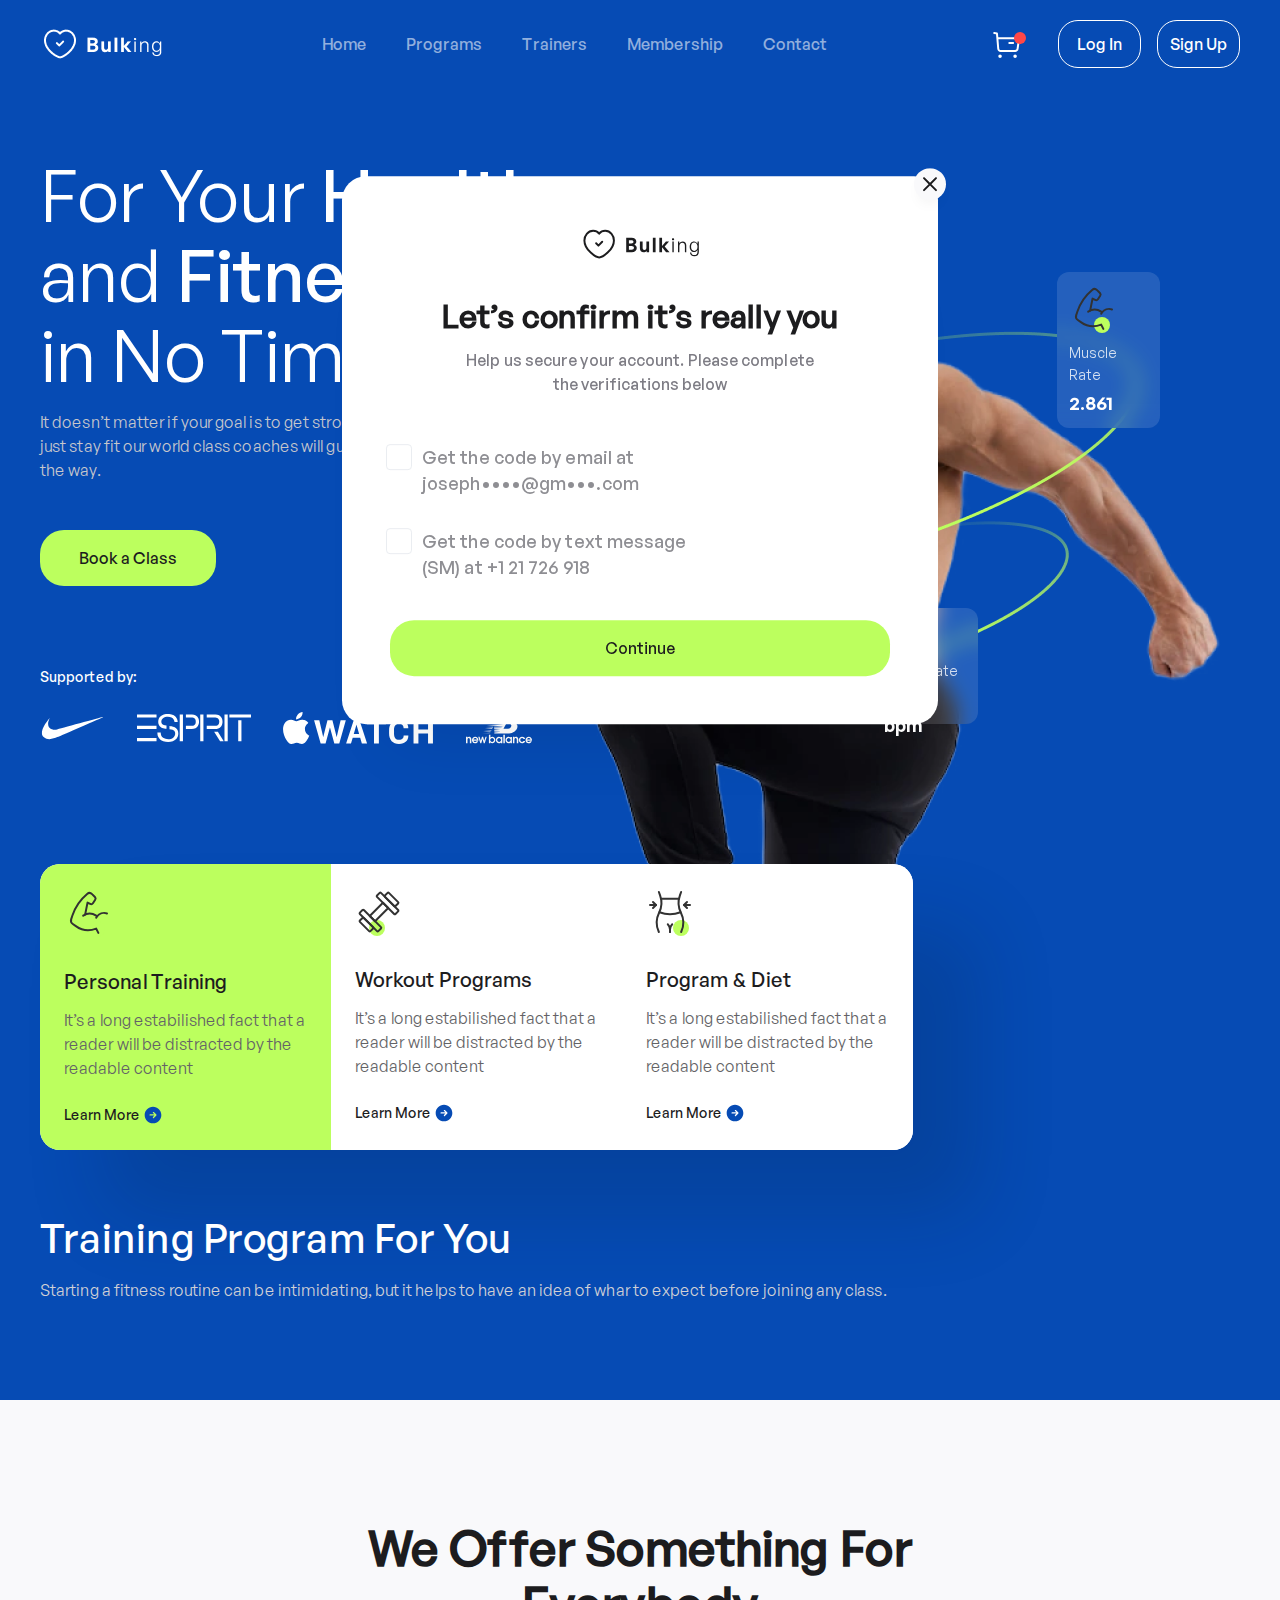
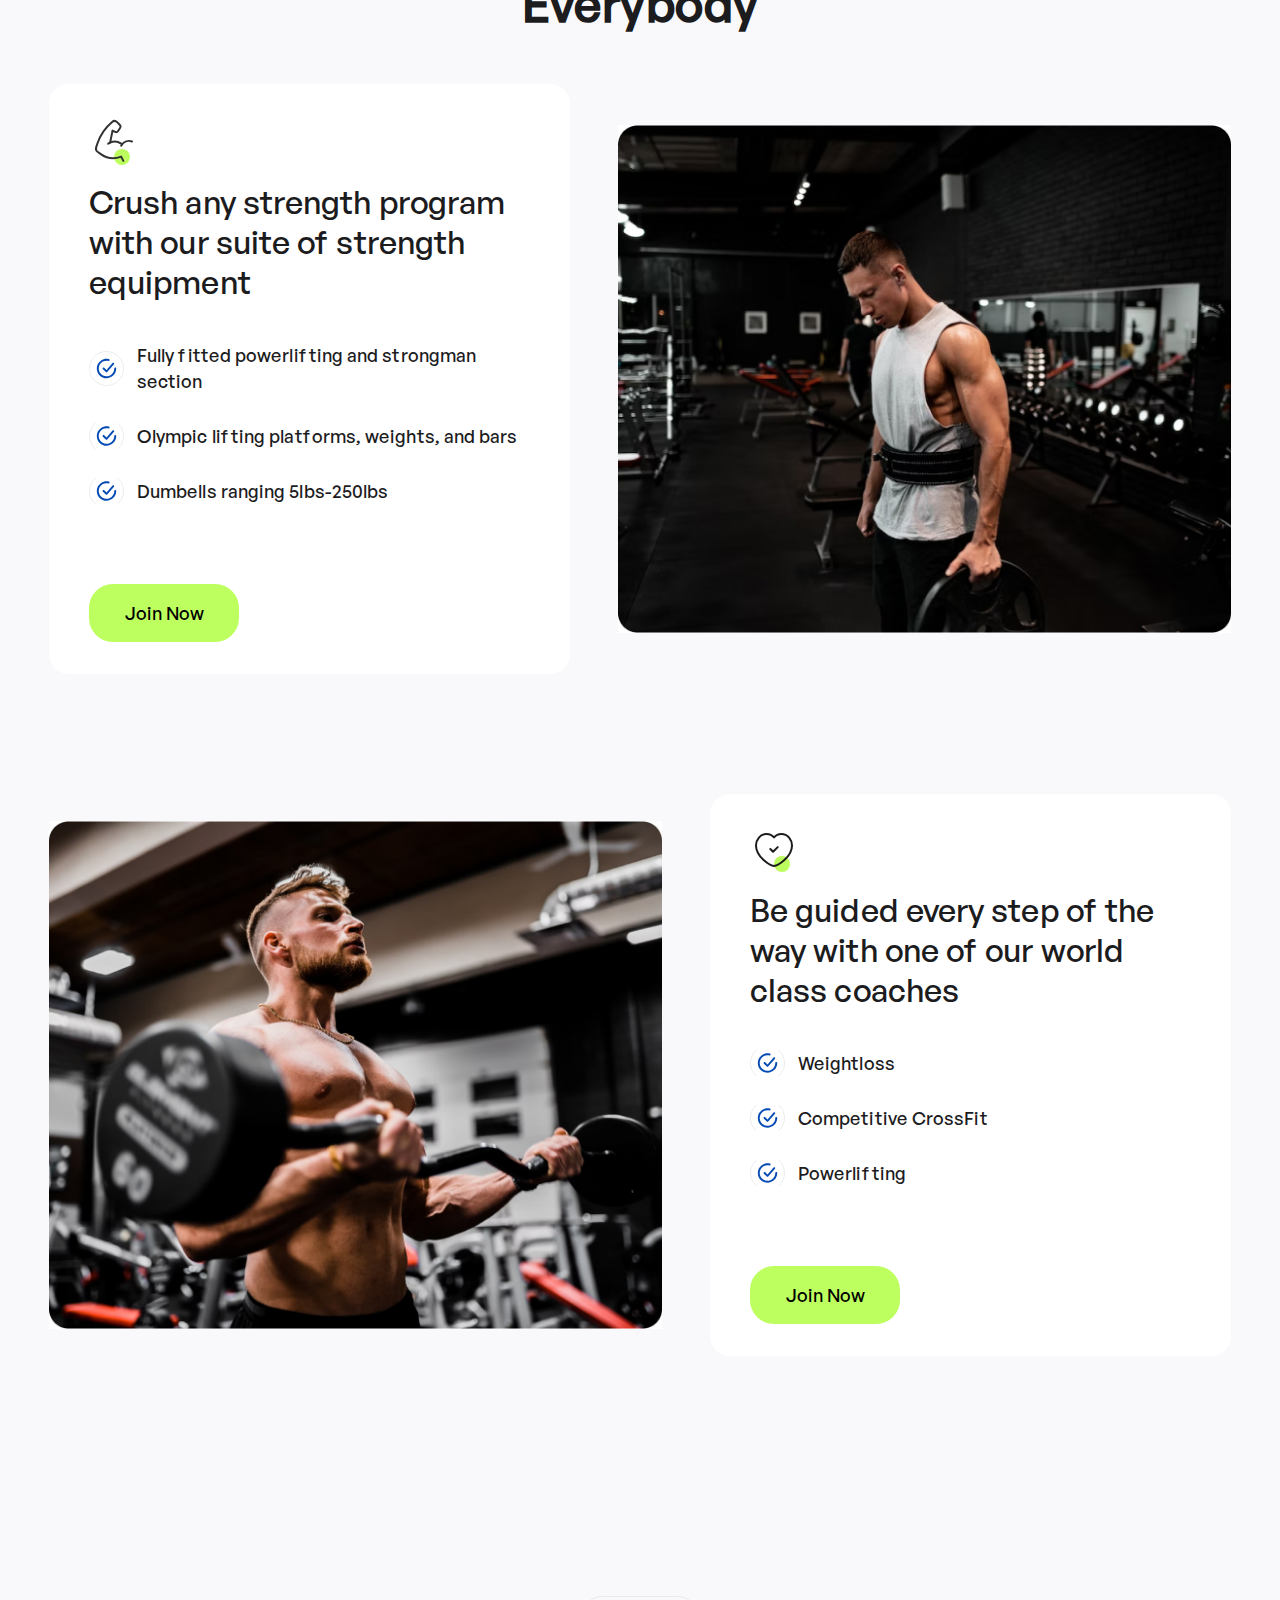
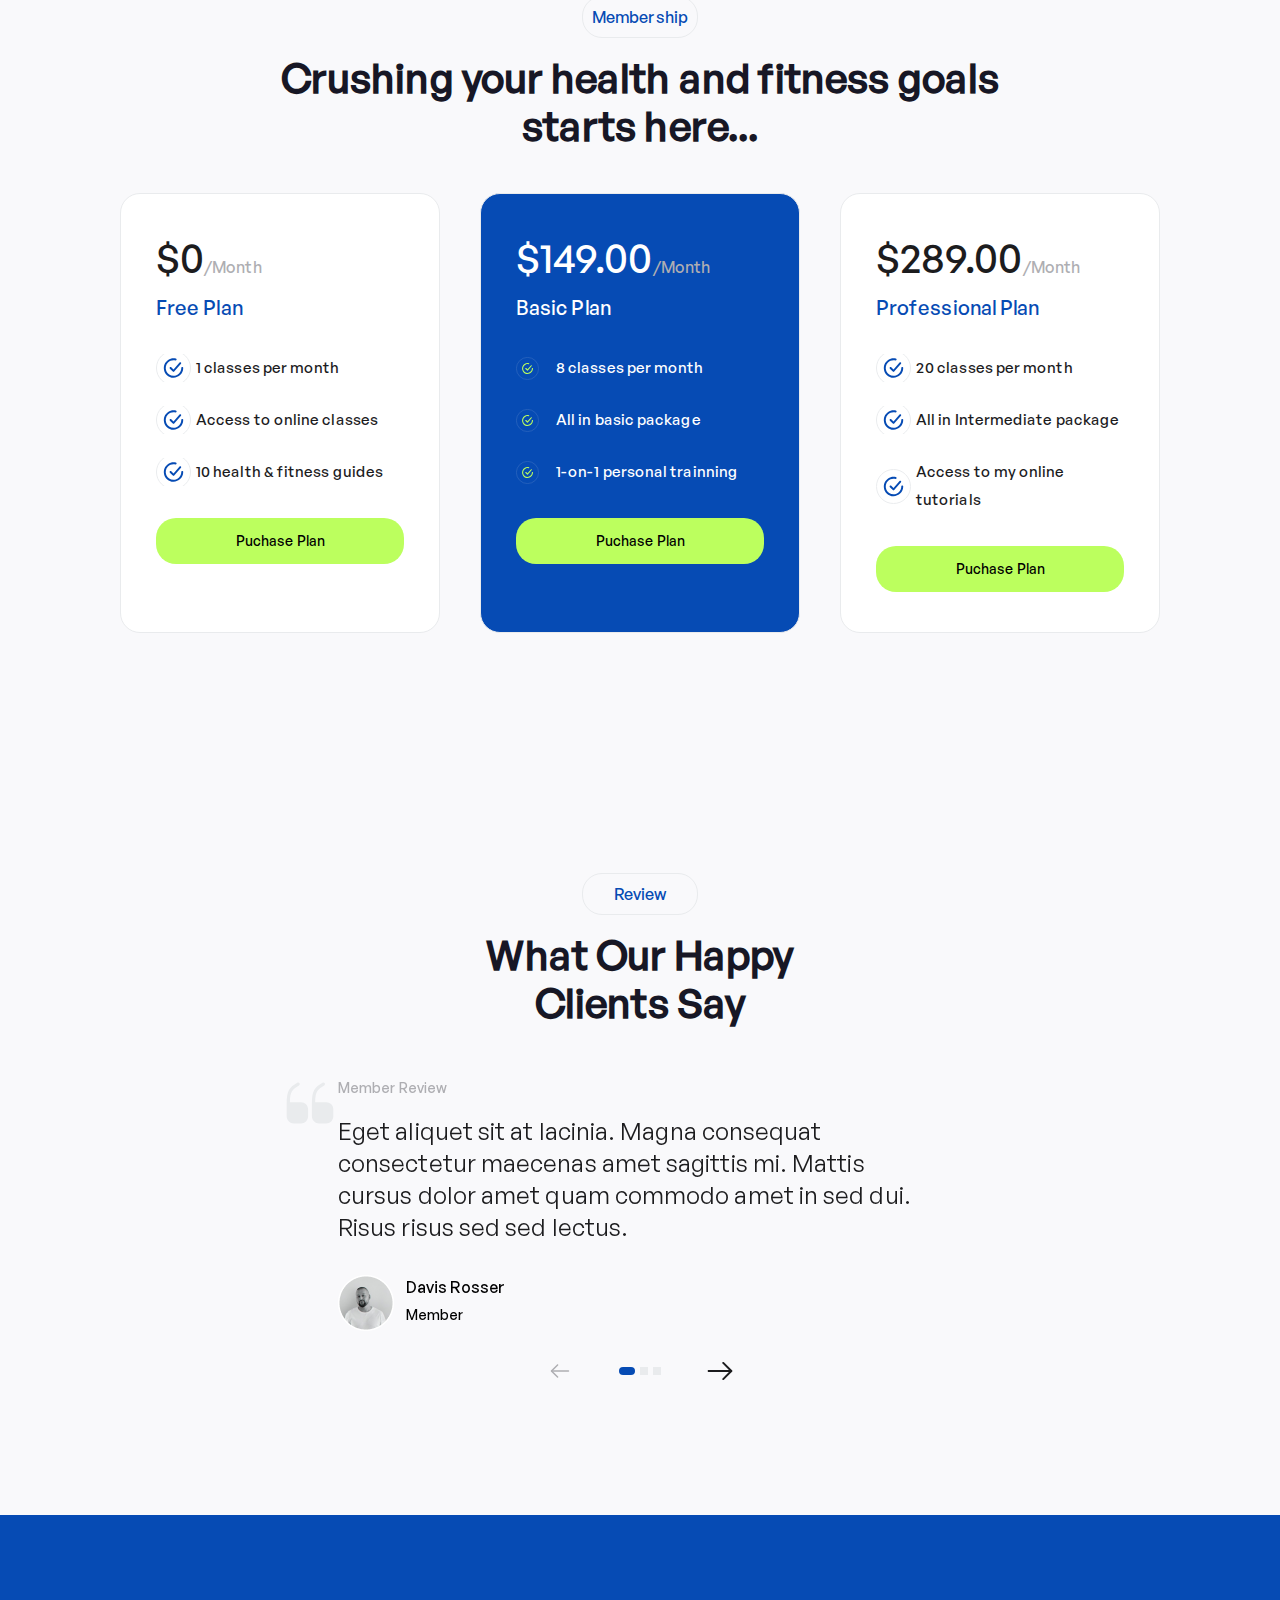
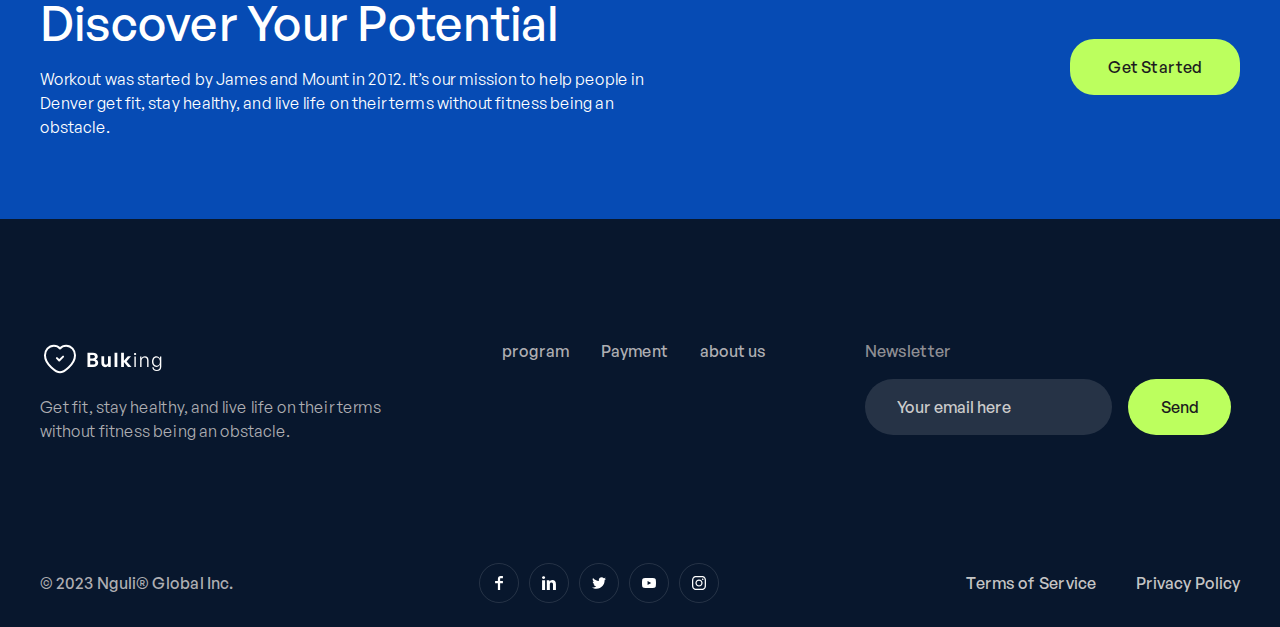
==== index.html @ aa1c1102 "commit" ====
<!DOCTYPE html>
<html lang="en">

<head>
    <meta charset="UTF-8">
    <meta http-equiv="X-UA-Compatible" content="IE=edge">
    <meta name="viewport" content="width=device-width, initial-scale=1.0">
    <title>fitness</title>
    <link rel="stylesheet" href="css/main.min.css">
</head>

<body>
    <section class="hero">
        <header class="header">
            <div class="header-fixed">
                <div class="header-navbar container">
                    <a href="" class="header-logo"><img src="img/logo.png" alt="logo"></a>
                    <nav class="nav">
                        <ul class="menu">
                            <li class="item">
                                <a class="link">Home</a>
                            </li>
                            <li class="item">
                                <a href="programs.html" class="link">Programs</a>
                            </li>
                            <li class="item">
                                <a href="trainnig.html" class="link">Trainers</a>
                            </li>
                            <li class="item">
                                <a href="membership.html" class="link">Membership</a>
                            </li>
                            <li class="item">
                                <a href="" class="link">Contact</a>
                            </li>
                        </ul>
                    </nav>
                    <div class="header-block">
                        <a href="" class="cart">
                            <img src="img/cart.svg" alt="cart">
                        </a>
                        <div class="acuont">
                            <a href="" class="link" id="login">Log In</a>
                            <a href="" class="link" id="singup">Sign Up</a>
                        </div>
                    </div>
                    <div class="burger"></div>
                </div>
            </div>
        </header>

        <div class="container">
            <div class="hero-midle">
                <div class="hero-content">
                    <h1 class="hero-title">For Your <span>Health</span> and <span>Fitness Goals</span> in No Time</h1>
                    <p class="hero-text">It doesn’t matter if your goal is to get stronger, burn fat, or to just stay
                        fit
                        our world class coaches will guide you every step of the way.</p>
                    <a href="" class="hero-link">Book a Class</a>
                    <div class="hero-brand">
                        <span>Supported by:</span>
                        <div class="hero-brend-img">
                            <img src="img/nike.svg" alt="">
                            <img src="img/esprit.svg" alt="">
                            <img src="img/apple-watch.svg" alt="">
                            <img src="img/new-balance.svg" alt="">
                        </div>
                    </div>
                </div>
                <div class="rate">
                    <div class="rate-muscle">
                        <img src="img/arm.svg" alt="arm">
                        <span class="title">Muscle Rate</span>
                        <span class="text">2.861</span>
                    </div>
                    <div class="rate-heart">
                        <img src="img/health.svg" alt="health">
                        <span class="title">Heart Rate</span>
                        <span class="text">9281 bpm</span>
                    </div>
                </div>
            </div>
        </div>

        <div class="hero-bottom container">
            <div class="hero-program">
                <div class="program-block active">
                    <div class="">
                        <svg width="50" height="50" viewBox="0 0 50 50" fill="none" xmlns="http://www.w3.org/2000/svg">
                            <circle cx="33" cy="41" r="8" fill="#BCFF5E" />
                            <path d="M32.1836 29.768L32.7158 28.9676C34.9586 25.6053 39.174 24.1598 43.0081 25.4382"
                                stroke="#323232" stroke-width="2" stroke-linecap="round" stroke-linejoin="round" />
                            <path
                                d="M21.1286 26.5866L23.5296 14.6136L26.1507 15.9242C27.124 16.4101 28.3066 16.0984 28.9139 15.1959L31.2028 11.7604C31.7743 10.9018 31.6613 9.75939 30.9327 9.02931L28.0515 6.14811C26.7156 4.81189 24.5813 4.71472 23.1295 5.92402C16.3124 11.6044 11.2141 19.073 8.40735 27.491L7.20685 31.0645C6.60802 32.8697 7.2574 34.8544 8.80752 35.9565L11.8708 38.1454C17.7823 42.369 25.4378 43.2912 32.1833 40.5925L34.3482 44.9223"
                                stroke="#323232" stroke-width="2" stroke-linecap="round" stroke-linejoin="round" />
                            <path d="M32.1828 27.6011C28.2497 24.9798 23.1264 24.9798 19.1934 27.6011" stroke="#323232"
                                stroke-width="2" stroke-linecap="round" stroke-linejoin="round" />
                        </svg>

                    </div>
                    <span class="program-title">Personal Training</span>
                    <p class="program-text">It’s a long estabilished fact that a reader will be distracted by the
                        readable content</p>
                    <a href="" class="program-link">Learn More</a>
                </div>
                <div class="program-block">
                    <div class="">
                        <svg width="48" height="48" viewBox="0 0 48 48" fill="none" xmlns="http://www.w3.org/2000/svg">
                            <circle cx="22" cy="40" r="8" fill="#BCFF5E" />
                            <path fill-rule="evenodd" clip-rule="evenodd"
                                d="M27.9561 14.7689L33.2304 20.0433L20.0431 33.2307L14.7687 27.9563L27.9561 14.7689Z"
                                stroke="#323232" stroke-width="2" stroke-linecap="round" stroke-linejoin="round" />
                            <path fill-rule="evenodd" clip-rule="evenodd"
                                d="M7.51676 22.0216C7.88073 21.6577 8.47084 21.6577 8.8348 22.0216L25.9785 39.1653C26.3425 39.5293 26.3425 40.1194 25.9785 40.4834L23.3408 43.1211C22.9768 43.4851 22.3867 43.4851 22.0227 43.1211L4.87902 25.9774C4.51505 25.6135 4.51505 25.0233 4.87902 24.6594L7.51676 22.0216Z"
                                stroke="#323232" stroke-width="2" stroke-linecap="round" stroke-linejoin="round" />
                            <path fill-rule="evenodd" clip-rule="evenodd"
                                d="M7.51676 29.9351C7.88073 29.5711 8.47084 29.5711 8.8348 29.9351L18.0669 39.1672C18.4309 39.5312 18.4309 40.1213 18.0669 40.4853L15.4292 43.123C15.0652 43.487 14.4751 43.487 14.1112 43.123L4.87902 33.8909C4.51505 33.5269 4.51505 32.9368 4.87902 32.5728L7.51676 29.9351Z"
                                stroke="#323232" stroke-width="2" stroke-linecap="round" stroke-linejoin="round" />
                            <path fill-rule="evenodd" clip-rule="evenodd"
                                d="M40.4832 25.9798C40.1193 26.3437 39.5292 26.3437 39.1652 25.9798L22.0215 8.83606C21.6575 8.47209 21.6575 7.88198 22.0215 7.51801L24.6592 4.88027C25.0232 4.5163 25.6133 4.5163 25.9773 4.88027L43.121 22.024C43.485 22.388 43.485 22.9781 43.121 23.342L40.4832 25.9798Z"
                                stroke="#323232" stroke-width="2" stroke-linecap="round" stroke-linejoin="round" />
                            <path fill-rule="evenodd" clip-rule="evenodd"
                                d="M40.4842 18.0649C40.1203 18.4289 39.5301 18.4289 39.1662 18.0649L29.934 8.83278C29.5701 8.46881 29.5701 7.8787 29.934 7.51473L32.5718 4.87699C32.9357 4.51302 33.5259 4.51302 33.8898 4.87699L43.122 14.1091C43.4859 14.4731 43.4859 15.0632 43.122 15.4272L40.4842 18.0649Z"
                                stroke="#323232" stroke-width="2" stroke-linecap="round" stroke-linejoin="round" />
                        </svg>

                    </div>
                    <span class="program-title">Workout Programs</span>
                    <p class="program-text">It’s a long estabilished fact that a reader will be distracted by the
                        readable content</p>
                    <a href="" class="program-link">Learn More</a>
                </div>
                <div class="program-block">
                    <div class="">
                        <svg width="48" height="48" viewBox="0 0 48 48" fill="none" xmlns="http://www.w3.org/2000/svg">
                            <circle cx="35" cy="40" r="8" fill="#BCFF5E" />
                            <path d="M26.2229 36.2271C24.8005 37.6517 24.0011 39.5822 24 41.5953V44.0084"
                                stroke="#323232" stroke-width="2" stroke-linecap="round" stroke-linejoin="round" />
                            <path d="M21.7773 36.2271C23.1998 37.6517 23.9992 39.5822 24.0003 41.5953V44.0084"
                                stroke="#323232" stroke-width="2" stroke-linecap="round" stroke-linejoin="round" />
                            <path d="M34.5048 24.2221C27.7559 26.8891 20.2451 26.8891 13.4961 24.2221" stroke="#323232"
                                stroke-width="2" stroke-linecap="round" stroke-linejoin="round" />
                            <path d="M38.0059 16.9971H44.0084" stroke="#323232" stroke-width="2" stroke-linecap="round"
                                stroke-linejoin="round" />
                            <path d="M41.0071 19.9983L38.0059 16.9971L41.0071 13.9958" stroke="#323232" stroke-width="2"
                                stroke-linecap="round" stroke-linejoin="round" />
                            <path d="M9.99469 16.9971H3.99219" stroke="#323232" stroke-width="2" stroke-linecap="round"
                                stroke-linejoin="round" />
                            <path d="M6.99316 13.9958L9.99441 16.9971L6.99316 19.9983" stroke="#323232" stroke-width="2"
                                stroke-linecap="round" stroke-linejoin="round" />
                            <path
                                d="M35.1166 3.99164L33.9161 7.30902C31.8474 12.9975 32.2091 19.2865 34.9165 24.7003V24.7003C37.861 30.5911 38.0173 37.4899 35.3427 43.5081L35.1226 44.0063"
                                stroke="#323232" stroke-width="2" stroke-linecap="round" stroke-linejoin="round" />
                            <path
                                d="M12.8837 3.99164L14.0842 7.30902C16.1528 12.9975 15.7911 19.2865 13.0837 24.7003V24.7003C10.1392 30.5911 9.98292 37.4899 12.6576 43.5081L12.8777 44.0063"
                                stroke="#323232" stroke-width="2" stroke-linecap="round" stroke-linejoin="round" />
                            <path d="M15.0186 10.6605H32.982" stroke="#323232" stroke-width="2" stroke-linecap="round"
                                stroke-linejoin="round" />
                        </svg>

                    </div>
                    <span class="program-title">Program & Diet</span>
                    <p class="program-text">It’s a long estabilished fact that a reader will be distracted by the
                        readable content</p>
                    <a href="" class="program-link">Learn More</a>
                </div>
            </div>
            <div class="program-descript">
                <span class="title">Training Program For You</span>
                <p class="text">Starting a fitness routine can be intimidating, but it helps to have an idea of whar to
                    expect before joining any class.</p>
            </div>
        </div>

    </section>
    <!-- end hero -->
    <main>

        <section class="offer">
            <div class="container">
                <h2 class="offer-title">We offer something for everybody</h2>
                <div class="offer-wrapper">
                    <div class="offer-content">
                        <figure class="offer-icon">
                            <img src="img/arm.svg" alt="arm">
                        </figure>
                        <span class="title">Crush any strength program with our suite of strength equipment</span>
                        <ul class="offer-list">
                            <li class="offer-item">Fully fitted powerlifting and strongman section</li>
                            <li class="offer-item">Olympic lifting platforms, weights, and bars</li>
                            <li class="offer-item">Dumbells ranging 5lbs-250lbs</li>
                        </ul>
                        <button class="btn offer-btn">Join Now</button>
                    </div>
                    <figure class="offer-img">
                        <img src="img/offer-img.jpg" alt="traner">
                    </figure>
                </div>
                <div class="offer-wrapper reverse">
                    <div class="offer-content">
                        <figure class="offer-icon">
                            <img src="img/heart-checkmark.svg" alt="arm">
                        </figure>
                        <span class="title">Be guided every step of the way with one of our world class coaches</span>
                        <ul class="offer-list">
                            <li class="offer-item">Weightloss</li>
                            <li class="offer-item">Competitive CrossFit</li>
                            <li class="offer-item">Powerlifting</li>
                        </ul>
                        <button class="btn offer-btn">Join Now</button>
                    </div>
                    <figure class="offer-img">
                        <img src="img/offer-img-2.jpg" alt="traner">
                    </figure>
                </div>
            </div>
        </section>

        <!-- end offer -->

        <section class="membership">
            <div class="container">
                <span class="inner-subtitle">Membership</span>
                <h2 class="inner-title membership-title">Crushing your health and fitness goals starts here...</h2>
                <div class="membership-wrapper">
                    <div class="membership-plan">
                        <span class="price">$0<small>/Month</small></span>
                        <span class="plan">Free Plan</span>
                        <ul class="membership-list">
                            <li class="membership-item">1 classes per month</li>
                            <li class="membership-item">Access to online classes</li>
                            <li class="membership-item">10 health & fitness guides</li>
                        </ul>
                        <button class="btn membership-btn">Puchase Plan</button>
                    </div>
                    <div class="membership-plan active">
                        <span class="price">$149.00<small>/Month</small></span>
                        <span class="plan">Basic Plan</span>
                        <ul class="membership-list">
                            <li class="membership-item">8 classes per month</li>
                            <li class="membership-item">All in basic package</li>
                            <li class="membership-item">1-on-1 personal trainning</li>
                        </ul>
                        <button class="btn membership-btn">Puchase Plan</button>
                    </div>
                    <div class="membership-plan">
                        <span class="price">$289.00<small>/Month</small></span>
                        <span class="plan">Professional Plan</span>
                        <ul class="membership-list">
                            <li class="membership-item">20 classes per month</li>
                            <li class="membership-item">All in Intermediate package</li>
                            <li class="membership-item">Access to my online tutorials</li>
                        </ul>
                        <button class="btn membership-btn">Puchase Plan</button>
                    </div>
                </div>
            </div>
        </section>

        <!-- end membership -->

        <!-- review -->

        <section class="review">
            <div class="container">
                <span class="inner-subtitle">Review</span>
                <h2 class="inner-title review-title">What Our Happy Clients Say</h2>
                <div class="slider-review">
                    <div class="slider">
                        <div class="slider-wrapper">
                            <span class="slider-subtitle">Member Review</span>
                            <p class="slider-text">Eget aliquet sit at lacinia. Magna consequat consectetur maecenas
                                amet sagittis mi. Mattis cursus dolor amet quam commodo amet in sed dui. Risus risus sed
                                sed lectus. </p>
                            <div class="slider-avatar">
                                <figure>
                                    <img src="img/review.png" alt="review">
                                </figure>
                                <span class="avatar-name">Davis Rosser</span>
                                <span class="avatar-job">Member</span>
                            </div>
                        </div>
                    </div>
                    <div class="slider">
                        <div class="slider-wrapper">
                            <span class="slider-subtitle">Member Review</span>
                            <p class="slider-text">Eget aliquet sit at lacinia. Magna consequat consectetur maecenas
                                amet sagittis mi. Mattis cursus dolor amet quam commodo amet in sed dui. Risus risus sed
                                sed lectus. </p>
                            <div class="slider-avatar">
                                <figure>
                                    <img src="img/review.png" alt="review">
                                </figure>
                                <span class="avatar-name">Davis Rosser</span>
                                <span class="avatar-job">Member</span>
                            </div>
                        </div>
                    </div>
                    <div class="slider">
                        <div class="slider-wrapper">
                            <span class="slider-subtitle">Member Review</span>
                            <p class="slider-text">Eget aliquet sit at lacinia. Magna consequat consectetur maecenas
                                amet sagittis mi. Mattis cursus dolor amet quam commodo amet in sed dui. Risus risus sed
                                sed lectus. </p>
                            <div class="slider-avatar">
                                <figure>
                                    <img src="img/review.png" alt="review">
                                </figure>
                                <span class="avatar-name">Davis Rosser</span>
                                <span class="avatar-job">Member</span>
                            </div>
                        </div>
                    </div>
                </div>
            </div>
        </section>

        <!-- end review -->

        <div class="started">
            <div class="container">
                <div class="started-wrapper">
                    <div class="started-content">
                        <h2 class="started-title">Discover Your Potential</h2>
                        <p class="started-text">Workout was started by James and Mount in 2012. It’s our mission to help
                            people in Denver get fit, stay healthy, and live life on their terms without fitness being
                            an obstacle.</p>
                    </div>
                    <a href="" class="started-link">Get Started</a>
                </div>
            </div>
        </div>

    </main>

    <footer class="footer">
        <div class="container">
            <div class="footer-top">
                <div class="footer-top-block">
                    <span class="footer-logo"><img src="img/footer-logo.svg" alt="logo"></span>
                    <p class="footer-text">Get fit, stay healthy, and live life on their terms without fitness being an
                        obstacle.</p>
                </div>
                <div class="footer-top-block">
                    <ul class="footer-menu">
                        <li class="footer-item">
                            <a href="program.html" class="footer-link">program</a>
                        </li>
                        <li class="footer-item">
                            <a href="payment.html" class="footer-link">Payment</a>
                        </li>
                        <li class="footer-item">
                            <a href="about-us.html" class="footer-link">about us</a>
                        </li>
                    </ul>
                </div>
                <div class="footer-top-block">
                    <form action="" class="footer-form">
                        <span class="form-title">Newsletter</span>
                        <div class="footer-form-block">
                            <input type="email" placeholder="Your email here">
                            <button class="btn form-btn">Send</button>
                        </div>
                    </form>
                </div>
            </div>
            <div class="footer-bottom">
                <span class="footer-copyright">© 2023 Nguli® Global Inc.</span>
                <div class="social">
                    <a href="" class="social-link">
                        <img src="img/fb.svg" alt="icon">
                    </a>
                    <a href="" class="social-link">
                        <img src="img/in.svg" alt="icon">
                    </a>
                    <a href="" class="social-link">
                        <img src="img/tw.svg" alt="icon">
                    </a>
                    <a href="" class="social-link">
                        <img src="img/yt.svg" alt="icon">
                    </a>
                    <a href="" class="social-link">
                        <img src="img/insta.svg" alt="icon">
                    </a>
                </div>
                <ul class="footer-bottom-menu">
                    <li class="footer-bottom-item">
                        <a href="" class="footer-bottom-link">Terms of Service</a>
                    </li>
                    <li class="footer-bottom-item">
                        <a href="" class="footer-bottom-link">Privacy Policy</a>
                    </li>
                </ul>
            </div>
        </div>
    </footer>
    <!-- pop up -->
    <div class="pop-up">
        <div class="pop-up-block pop-up-signup">
            <span class="logo"><img src="img/logo-popup.svg" alt="logo"></span>
            <h3 class="title">Welcome to Work<span>out</span></h3>
            <ul class="contaniu-list">
                <li class="google">
                    <button class="google-btn">Continue with Google</button>
                </li>
                <li class="apple">
                    <button class="apple-btn">Continue with Apple</button>
                </li>
            </ul>
            <span class="other-method">Or Sign Up with</span>
            <form class="form">
                <label for="">
                    Email
                    <input type="email" id="" placeholder="Enter your email">
                </label>
                <button class="form-btn">Continue</button>
                <div class="block-action">
                    <input type="checkbox" id="agree">
                    <label for="agree">
                        I agree to Claraa <a href="">Terms of Use</a> and <a href="">Privacy Policy</a>
                    </label>
                </div>
                <span class="form-login">Already have an account?<a href="">Log In</a></span>
            </form>
            <button class="pop-up-close"></button>
        </div>
        <div class="pop-up-block pop-up-login">
            <span class="logo"><img src="img/logo-popup.svg" alt="logo"></span>
            <h3 class="title">Hey there, welome back!</h3>
            <form class="form">
                <label for="">
                    Email
                    <input type="email" id="" placeholder="Enter your email">
                </label>
                <label class="label-password" for="">
                    Password
                    <input type="password" id="password" placeholder="Enter your password">
                    <i class="eye-icon" id="tooglePassword"></i>
                </label>
                <button class="form-btn">Login</button>
                <a href="" class="pop-up-login-link">Forgot Password?</a>
            </form>
            <button class="pop-up-close"></button>
        </div>
        <div class="pop-up-block pop-up-confirm">
            <span class="logo"><img src="img/logo-popup.svg" alt="logo"></span>
            <h3 class="title">Let’s confirm it’s really you</h3>
            <span class="subtitle">Help us secure your account. Please complete the verifications below</span>
            <div class="form-action">
                <input type="checkbox" id="code">
                <label for="code">Get the code by email at</label>
                <span>joseph••••@gm•••.com</span>
            </div>
            <div class="form-action">
                <input type="checkbox" id="number">
                <label for="number">Get the code by text message </label>
                <span>(SM) at +1 21 726 918</span>
            </div>
            <button class="form-btn">Continue</button>
            <button class="pop-up-close"></button>
        </div>
    </div>

    <script src="js/jquery-3.6.4.min.js"></script>
    <script src="js/select2.min.js"></script>
    <script src="js/slick.min.js"></script>
    <script src="js/main.js"></script>
</body>

</html>
---- css/main.min.css ----
.slick-slider{position:relative;display:block;box-sizing:border-box;-webkit-user-select:none;-moz-user-select:none;user-select:none;-webkit-touch-callout:none;-khtml-user-select:none;touch-action:pan-y;-webkit-tap-highlight-color:rgba(0,0,0,0)}.slick-list{position:relative;display:block;overflow:hidden;margin:0;padding:0}.slick-list:focus{outline:none}.slick-list.dragging{cursor:pointer;cursor:hand}.slick-slider .slick-track,.slick-slider .slick-list{transform:translate3d(0, 0, 0)}.slick-track{position:relative;top:0;left:0;display:block;margin-left:auto;margin-right:auto}.slick-track:before,.slick-track:after{display:table;content:""}.slick-track:after{clear:both}.slick-loading .slick-track{visibility:hidden}.slick-slide{display:none;float:left;height:100%;min-height:1px}[dir=rtl] .slick-slide{float:right}.slick-slide img{display:block}.slick-slide.slick-loading img{display:none}.slick-slide.dragging img{pointer-events:none}.slick-initialized .slick-slide{display:block}.slick-loading .slick-slide{visibility:hidden}.slick-vertical .slick-slide{display:block;height:auto;border:1px solid rgba(0,0,0,0)}.slick-arrow.slick-hidden{display:none}@font-face{font-family:"GeneralSans-Regular";src:url("../fonts/GeneralSans-Regular.woff2") format("woff2"),url("../fonts/GeneralSans-Regular.woff") format("woff");font-weight:400;font-display:swap;font-style:normal}@font-face{font-family:"GeneralSans-Medium";src:url("../fonts/GeneralSans-Medium.woff2") format("woff2"),url("../fonts/GeneralSans-Medium.woff") format("woff");font-weight:500;font-display:swap;font-style:normal}@font-face{font-family:"GeneralSans-Semibold";src:url("../fonts/GeneralSans-Semibold.woff2") format("woff2"),url("../fonts/GeneralSans-Semibold.woff") format("woff");font-weight:600;font-display:swap;font-style:normal}@font-face{font-family:"Poppins-SemiBold";src:url("../fonts/Poppins-SemiBold.woff2") format("woff2"),url("../fonts/Poppins-SemiBold.woff") format("woff");font-weight:600;font-style:normal;font-display:swap}@font-face{font-family:"Inter-Bold";src:url("../fonts/Inter-Bold.woff2") format("woff2"),url("../fonts/Inter-Bold.woff") format("woff");font-weight:700;font-style:normal;font-display:swap}.select2-container{box-sizing:border-box;display:inline-block;margin:0;position:relative;vertical-align:middle}.select2-container .select2-selection--single{box-sizing:border-box;cursor:pointer;display:block;height:28px;-moz-user-select:none;user-select:none;-webkit-user-select:none}.select2-container .select2-selection--single .select2-selection__rendered{display:block;padding-left:8px;padding-right:20px;overflow:hidden;text-overflow:ellipsis;white-space:nowrap}.select2-container .select2-selection--single .select2-selection__clear{background-color:rgba(0,0,0,0);border:none;font-size:1em}.select2-container[dir=rtl] .select2-selection--single .select2-selection__rendered{padding-right:8px;padding-left:20px}.select2-container .select2-selection--multiple{box-sizing:border-box;cursor:pointer;display:block;min-height:32px;-moz-user-select:none;user-select:none;-webkit-user-select:none}.select2-container .select2-selection--multiple .select2-selection__rendered{display:inline;list-style:none;padding:0}.select2-container .select2-selection--multiple .select2-selection__clear{background-color:rgba(0,0,0,0);border:none;font-size:1em}.select2-container .select2-search--inline .select2-search__field{box-sizing:border-box;border:none;font-size:100%;margin-top:5px;margin-left:5px;padding:0;max-width:100%;resize:none;height:18px;vertical-align:bottom;font-family:sans-serif;overflow:hidden;word-break:keep-all}.select2-container .select2-search--inline .select2-search__field::-webkit-search-cancel-button{-webkit-appearance:none}.select2-dropdown{background-color:#fff;border:1px solid #aaa;border-radius:4px;box-sizing:border-box;display:block;position:absolute;left:-100000px;width:100%;z-index:1051}.select2-results{display:block}.select2-results__options{list-style:none;margin:0;padding:0}.select2-results__option{padding:6px;-moz-user-select:none;user-select:none;-webkit-user-select:none}.select2-results__option--selectable{cursor:pointer}.select2-container--open .select2-dropdown{left:0}.select2-container--open .select2-dropdown--above{border-bottom:none;border-bottom-left-radius:0;border-bottom-right-radius:0}.select2-container--open .select2-dropdown--below{border-top:none;border-top-left-radius:0;border-top-right-radius:0}.select2-search--dropdown{display:block;padding:4px}.select2-search--dropdown .select2-search__field{padding:4px;width:100%;box-sizing:border-box}.select2-search--dropdown .select2-search__field::-webkit-search-cancel-button{-webkit-appearance:none}.select2-search--dropdown.select2-search--hide{display:none}.select2-close-mask{border:0;margin:0;padding:0;display:block;position:fixed;left:0;top:0;min-height:100%;min-width:100%;height:auto;width:auto;opacity:0;z-index:99;background-color:#fff;filter:alpha(opacity=0)}.select2-hidden-accessible{border:0 !important;clip:rect(0 0 0 0) !important;-webkit-clip-path:inset(50%) !important;clip-path:inset(50%) !important;height:1px !important;overflow:hidden !important;padding:0 !important;position:absolute !important;width:1px !important;white-space:nowrap !important}.select2-container--default .select2-selection--single{background-color:#fff;border:1px solid #aaa;border-radius:4px}.select2-container--default .select2-selection--single .select2-selection__rendered{color:#444;line-height:28px}.select2-container--default .select2-selection--single .select2-selection__clear{cursor:pointer;float:right;font-weight:bold;height:26px;margin-right:20px;padding-right:0px}.select2-container--default .select2-selection--single .select2-selection__placeholder{color:#999}.select2-container--default .select2-selection--single .select2-selection__arrow{height:26px;position:absolute;top:1px;right:1px;width:20px}.select2-container--default .select2-selection--single .select2-selection__arrow b{border-color:#888 rgba(0,0,0,0) rgba(0,0,0,0) rgba(0,0,0,0);border-style:solid;border-width:5px 4px 0 4px;height:0;left:50%;margin-left:-4px;margin-top:-2px;position:absolute;top:50%;width:0}.select2-container--default[dir=rtl] .select2-selection--single .select2-selection__clear{float:left}.select2-container--default[dir=rtl] .select2-selection--single .select2-selection__arrow{left:1px;right:auto}.select2-container--default.select2-container--disabled .select2-selection--single{background-color:#eee;cursor:default}.select2-container--default.select2-container--disabled .select2-selection--single .select2-selection__clear{display:none}.select2-container--default.select2-container--open .select2-selection--single .select2-selection__arrow b{border-color:rgba(0,0,0,0) rgba(0,0,0,0) #888 rgba(0,0,0,0);border-width:0 4px 5px 4px}.select2-container--default .select2-selection--multiple{background-color:#fff;border:1px solid #aaa;border-radius:4px;cursor:text;padding-bottom:5px;padding-right:5px;position:relative}.select2-container--default .select2-selection--multiple.select2-selection--clearable{padding-right:25px}.select2-container--default .select2-selection--multiple .select2-selection__clear{cursor:pointer;font-weight:bold;height:20px;margin-right:10px;margin-top:5px;position:absolute;right:0;padding:1px}.select2-container--default .select2-selection--multiple .select2-selection__choice{background-color:#e4e4e4;border:1px solid #aaa;border-radius:4px;box-sizing:border-box;display:inline-block;margin-left:5px;margin-top:5px;padding:0;padding-left:20px;position:relative;max-width:100%;overflow:hidden;text-overflow:ellipsis;vertical-align:bottom;white-space:nowrap}.select2-container--default .select2-selection--multiple .select2-selection__choice__display{cursor:default;padding-left:2px;padding-right:5px}.select2-container--default .select2-selection--multiple .select2-selection__choice__remove{background-color:rgba(0,0,0,0);border:none;border-right:1px solid #aaa;border-top-left-radius:4px;border-bottom-left-radius:4px;color:#999;cursor:pointer;font-size:1em;font-weight:bold;padding:0 4px;position:absolute;left:0;top:0}.select2-container--default .select2-selection--multiple .select2-selection__choice__remove:hover,.select2-container--default .select2-selection--multiple .select2-selection__choice__remove:focus{background-color:#f1f1f1;color:#333;outline:none}.select2-container--default[dir=rtl] .select2-selection--multiple .select2-selection__choice{margin-left:5px;margin-right:auto}.select2-container--default[dir=rtl] .select2-selection--multiple .select2-selection__choice__display{padding-left:5px;padding-right:2px}.select2-container--default[dir=rtl] .select2-selection--multiple .select2-selection__choice__remove{border-left:1px solid #aaa;border-right:none;border-top-left-radius:0;border-bottom-left-radius:0;border-top-right-radius:4px;border-bottom-right-radius:4px}.select2-container--default[dir=rtl] .select2-selection--multiple .select2-selection__clear{float:left;margin-left:10px;margin-right:auto}.select2-container--default.select2-container--focus .select2-selection--multiple{border:solid #000 1px;outline:0}.select2-container--default.select2-container--disabled .select2-selection--multiple{background-color:#eee;cursor:default}.select2-container--default.select2-container--disabled .select2-selection__choice__remove{display:none}.select2-container--default.select2-container--open.select2-container--above .select2-selection--single,.select2-container--default.select2-container--open.select2-container--above .select2-selection--multiple{border-top-left-radius:0;border-top-right-radius:0}.select2-container--default.select2-container--open.select2-container--below .select2-selection--single,.select2-container--default.select2-container--open.select2-container--below .select2-selection--multiple{border-bottom-left-radius:0;border-bottom-right-radius:0}.select2-container--default .select2-search--dropdown .select2-search__field{border:1px solid #aaa}.select2-container--default .select2-search--inline .select2-search__field{background:rgba(0,0,0,0);border:none;outline:0;box-shadow:none;-webkit-appearance:textfield}.select2-container--default .select2-results>.select2-results__options{max-height:200px;overflow-y:auto}.select2-container--default .select2-results__option .select2-results__option{padding-left:1em}.select2-container--default .select2-results__option .select2-results__option .select2-results__group{padding-left:0}.select2-container--default .select2-results__option .select2-results__option .select2-results__option{margin-left:-1em;padding-left:2em}.select2-container--default .select2-results__option .select2-results__option .select2-results__option .select2-results__option{margin-left:-2em;padding-left:3em}.select2-container--default .select2-results__option .select2-results__option .select2-results__option .select2-results__option .select2-results__option{margin-left:-3em;padding-left:4em}.select2-container--default .select2-results__option .select2-results__option .select2-results__option .select2-results__option .select2-results__option .select2-results__option{margin-left:-4em;padding-left:5em}.select2-container--default .select2-results__option .select2-results__option .select2-results__option .select2-results__option .select2-results__option .select2-results__option .select2-results__option{margin-left:-5em;padding-left:6em}.select2-container--default .select2-results__option--group{padding:0}.select2-container--default .select2-results__option--disabled{color:#999}.select2-container--default .select2-results__option--selected{background-color:#ddd}.select2-container--default .select2-results__option--highlighted.select2-results__option--selectable{background-color:#5897fb;color:#fff}.select2-container--default .select2-results__group{cursor:default;display:block;padding:6px}.select2-container--classic .select2-selection--single{background-color:#f7f7f7;border:1px solid #aaa;border-radius:4px;outline:0;background-image:linear-gradient(to bottom, #fff 50%, #eee 100%);background-repeat:repeat-x;filter:progid:DXImageTransform.Microsoft.gradient(startColorstr="#FFFFFFFF", endColorstr="#FFEEEEEE", GradientType=0)}.select2-container--classic .select2-selection--single:focus{border:1px solid #5897fb}.select2-container--classic .select2-selection--single .select2-selection__rendered{color:#444;line-height:28px}.select2-container--classic .select2-selection--single .select2-selection__clear{cursor:pointer;float:right;font-weight:bold;height:26px;margin-right:20px}.select2-container--classic .select2-selection--single .select2-selection__placeholder{color:#999}.select2-container--classic .select2-selection--single .select2-selection__arrow{background-color:#ddd;border:none;border-left:1px solid #aaa;border-top-right-radius:4px;border-bottom-right-radius:4px;height:26px;position:absolute;top:1px;right:1px;width:20px;background-image:linear-gradient(to bottom, #eee 50%, #ccc 100%);background-repeat:repeat-x;filter:progid:DXImageTransform.Microsoft.gradient(startColorstr="#FFEEEEEE", endColorstr="#FFCCCCCC", GradientType=0)}.select2-container--classic .select2-selection--single .select2-selection__arrow b{border-color:#888 rgba(0,0,0,0) rgba(0,0,0,0) rgba(0,0,0,0);border-style:solid;border-width:5px 4px 0 4px;height:0;left:50%;margin-left:-4px;margin-top:-2px;position:absolute;top:50%;width:0}.select2-container--classic[dir=rtl] .select2-selection--single .select2-selection__clear{float:left}.select2-container--classic[dir=rtl] .select2-selection--single .select2-selection__arrow{border:none;border-right:1px solid #aaa;border-radius:0;border-top-left-radius:4px;border-bottom-left-radius:4px;left:1px;right:auto}.select2-container--classic.select2-container--open .select2-selection--single{border:1px solid #5897fb}.select2-container--classic.select2-container--open .select2-selection--single .select2-selection__arrow{background:rgba(0,0,0,0);border:none}.select2-container--classic.select2-container--open .select2-selection--single .select2-selection__arrow b{border-color:rgba(0,0,0,0) rgba(0,0,0,0) #888 rgba(0,0,0,0);border-width:0 4px 5px 4px}.select2-container--classic.select2-container--open.select2-container--above .select2-selection--single{border-top:none;border-top-left-radius:0;border-top-right-radius:0;background-image:linear-gradient(to bottom, #fff 0%, #eee 50%);background-repeat:repeat-x;filter:progid:DXImageTransform.Microsoft.gradient(startColorstr="#FFFFFFFF", endColorstr="#FFEEEEEE", GradientType=0)}.select2-container--classic.select2-container--open.select2-container--below .select2-selection--single{border-bottom:none;border-bottom-left-radius:0;border-bottom-right-radius:0;background-image:linear-gradient(to bottom, #eee 50%, #fff 100%);background-repeat:repeat-x;filter:progid:DXImageTransform.Microsoft.gradient(startColorstr="#FFEEEEEE", endColorstr="#FFFFFFFF", GradientType=0)}.select2-container--classic .select2-selection--multiple{background-color:#fff;border:1px solid #aaa;border-radius:4px;cursor:text;outline:0;padding-bottom:5px;padding-right:5px}.select2-container--classic .select2-selection--multiple:focus{border:1px solid #5897fb}.select2-container--classic .select2-selection--multiple .select2-selection__clear{display:none}.select2-container--classic .select2-selection--multiple .select2-selection__choice{background-color:#e4e4e4;border:1px solid #aaa;border-radius:4px;display:inline-block;margin-left:5px;margin-top:5px;padding:0}.select2-container--classic .select2-selection--multiple .select2-selection__choice__display{cursor:default;padding-left:2px;padding-right:5px}.select2-container--classic .select2-selection--multiple .select2-selection__choice__remove{background-color:rgba(0,0,0,0);border:none;border-top-left-radius:4px;border-bottom-left-radius:4px;color:#888;cursor:pointer;font-size:1em;font-weight:bold;padding:0 4px}.select2-container--classic .select2-selection--multiple .select2-selection__choice__remove:hover{color:#555;outline:none}.select2-container--classic[dir=rtl] .select2-selection--multiple .select2-selection__choice{margin-left:5px;margin-right:auto}.select2-container--classic[dir=rtl] .select2-selection--multiple .select2-selection__choice__display{padding-left:5px;padding-right:2px}.select2-container--classic[dir=rtl] .select2-selection--multiple .select2-selection__choice__remove{border-top-left-radius:0;border-bottom-left-radius:0;border-top-right-radius:4px;border-bottom-right-radius:4px}.select2-container--classic.select2-container--open .select2-selection--multiple{border:1px solid #5897fb}.select2-container--classic.select2-container--open.select2-container--above .select2-selection--multiple{border-top:none;border-top-left-radius:0;border-top-right-radius:0}.select2-container--classic.select2-container--open.select2-container--below .select2-selection--multiple{border-bottom:none;border-bottom-left-radius:0;border-bottom-right-radius:0}.select2-container--classic .select2-search--dropdown .select2-search__field{border:1px solid #aaa;outline:0}.select2-container--classic .select2-search--inline .select2-search__field{outline:0;box-shadow:none}.select2-container--classic .select2-dropdown{background-color:#fff;border:1px solid rgba(0,0,0,0)}.select2-container--classic .select2-dropdown--above{border-bottom:none}.select2-container--classic .select2-dropdown--below{border-top:none}.select2-container--classic .select2-results>.select2-results__options{max-height:200px;overflow-y:auto}.select2-container--classic .select2-results__option--group{padding:0}.select2-container--classic .select2-results__option--disabled{color:gray}.select2-container--classic .select2-results__option--highlighted.select2-results__option--selectable{background-color:#3875d7;color:#fff}.select2-container--classic .select2-results__group{cursor:default;display:block;padding:6px}.select2-container--classic.select2-container--open .select2-dropdown{border-color:#5897fb}*{margin:0;padding:0;box-sizing:border-box}a{color:inherit;text-decoration:none}ul{list-style:none}button{border:0;background:rgba(0,0,0,0);cursor:pointer;font:inherit}img{max-width:100%;display:block}input{background:rgba(0,0,0,0);border:0;outline:0;font:inherit}input::-moz-placeholder{color:inherit;font:inherit}input::placeholder{color:inherit;font:inherit}textarea{background:rgba(0,0,0,0);border:0;outline:0;font:inherit}textarea::-moz-placeholder{color:inherit;font:inherit}textarea::placeholder{color:inherit;font:inherit}select{color:inherit;font:inherit}body{font-family:"GeneralSans-Medium";font-size:16px;line-height:24px;font-weight:500;color:#fff;letter-spacing:.005em;background:#f9f9fb;min-height:100vh;display:flex;flex-direction:column;min-width:320px}body.hiden{overflow-y:hidden}main{flex:1}.container{max-width:1200px;width:100%;margin:0 auto}@media(max-width: 1250px){.container{padding:0 10px}}.inner-title{font-size:40px;line-height:48px;color:#171725;text-align:center}.inner-subtitle{display:block;width:116px;padding:8px 0;margin:0 auto 16px;border:1px solid #e9ebed;border-radius:20px;color:#064bb4;text-align:center}.burger{display:none}@media(max-width: 980px){.burger{position:relative;z-index:5;display:block;width:60px;height:40px;background:url(../img/burger.svg) no-repeat center;transition:.3s linear}.burger.active{background:url(../img/close.svg) no-repeat center}.burger-black{background:url(../img/burger-black.svg) no-repeat center}}.header{height:88px}@media(max-width: 590px){.header{height:140px}}.header-fixed{padding:20px 0;position:fixed;top:0;left:0;right:0;z-index:3;background-color:#f9f9fb}@media(max-width: 590px){.header-fixed{height:140px}}.header-navbar{display:flex;justify-content:space-between;align-items:center}@media(max-width: 980px){.header-navbar{gap:30px}}@media(max-width: 980px){.header .nav{background:#064bb4;position:absolute;z-index:3;top:0;right:0;left:100%;bottom:0;height:100vh;display:flex;justify-content:center;align-items:center;overflow-x:hidden;transition:.4s linear}.header .nav.active{left:0}}.header .menu{display:flex;gap:40px}@media(max-width: 980px){.header .menu{flex-direction:column;align-items:center}}.header .link{color:#8e8e93;letter-spacing:.08px}.header .link.active{color:#1c1c1e}.header-block{display:flex;align-items:center;gap:32px}@media(max-width: 980px){.header-block{flex:1;justify-content:flex-end}}@media(max-width: 590px){.header-block{position:absolute;top:75px;left:0;width:100%;justify-content:center}}.header .acuont{display:flex;gap:16px}@media(max-width: 590px){.header .acuont{gap:32px}}.header .acuont .link{text-transform:capitalize;line-height:22px;padding:12px 0;color:#1c1c1e;text-align:center;width:83px;border:1px solid #000;border-radius:20px;transition:.3s linear}.header .acuont .link.active{background:#bcff5e;color:#1c1c1e;pointer-events:none;border-color:rgba(0,0,0,0)}.hero{padding-bottom:98px;background:#064bb4}.hero .header .link{color:#fff;opacity:.56}.hero .header .link:hover{opacity:1}.hero .header .header-fixed{background-color:#064bb4}.hero .header .acuont .link{border:1px solid #fff;color:#fff;opacity:1}.hero .header .acuont .link.active,.hero .header .acuont .link:hover{background:#bcff5e;color:#1c1c1e}.hero-midle{display:flex;background:url(../img/main.png) no-repeat right -20px bottom -185px;padding:66px 0 120px;justify-content:space-between}@media(max-width: 980px){.hero-midle{background:none}}.hero-content{max-width:616px;width:100%}@media(max-width: 850px){.hero-content{max-width:100%}}.hero-title{font-family:"GeneralSans-Regular";font-size:72px;line-height:80px;font-weight:400}.hero-title span{font-family:"GeneralSans-Medium";font-size:72px;line-height:80px;font-weight:500}@media(max-width: 390px){.hero-title{font-size:52px;line-height:70px}}.hero-text{font-family:"GeneralSans-Regular";font-size:16px;line-height:24px;font-weight:400;color:#c7c7cc;margin:16px 0 48px;max-width:462px;width:100%}.hero-link{display:block;margin-bottom:80px;padding:16px 0;text-align:center;width:176px;background:#bcff5e;border-radius:24px;color:#1c1c1e}.hero-brand span{margin-bottom:24px;display:block;font-size:14px;line-height:22px}.hero-brand-img{display:flex;gap:32px}.hero-bottom{display:flex;gap:64px;flex-wrap:wrap}.hero-program{display:flex;background:#fff;box-shadow:64px 64px 80px rgba(8,23,45,.16);border-radius:20px}@media(max-width: 980px){.hero-program{justify-content:center;flex-wrap:wrap;gap:30px;padding:20px 0}}.hero-program .program-block{width:291px;padding:24px;cursor:pointer;transition:.3s linear;background:#fff}@media(max-width: 980px){.hero-program .program-block{box-shadow:0 12px 10px rgba(233,235,237,.5490196078)}}.hero-program .program-block.active{background-color:#bcff5e}.hero-program .program-block:first-child{border-radius:20px 0 0 20px}.hero-program .program-block:last-child{border-radius:0 20px 20px 0}.hero-program .program-title{display:block;font-size:20px;line-height:28px;color:#1c1c1e;margin:24px 0 12px}.hero-program .program-text{color:#636366;font-family:"GeneralSans-Regular";font-size:16px;line-height:24px;font-weight:400;margin-bottom:24px}.hero-program .program-link{display:block;font-size:14px;line-height:22px;color:#1c1c1e;width:98px;background:url(../img/arow-icon.svg) no-repeat right center}.hero-brend-img{display:flex;gap:32px;flex-wrap:wrap}@media(max-width: 450px){.hero-brend-img{justify-content:center}}.hero .program-descript .title{font-size:40px;line-height:48px}.hero .program-descript .text{font-family:"GeneralSans-Regular";font-size:16px;line-height:24px;font-weight:400;color:#d1d1d6;margin-top:16px}.hero .rate{width:348px;position:relative}@media(max-width: 980px){.hero .rate{width:200px}}@media(max-width: 850px){.hero .rate{display:none}}.hero .rate-muscle{padding:12px;width:103px;background:rgba(255,255,255,.12);-webkit-backdrop-filter:blur(10px);backdrop-filter:blur(10px);border-radius:12px;position:absolute;right:80px;top:20%}@media(max-width: 980px){.hero .rate-muscle{top:0;right:0}}.hero .rate .title{font-family:"GeneralSans-Regular";font-size:14px;line-height:22px;font-weight:400;opacity:.8;margin:8px 0 4px;display:block}.hero .rate .text{font-family:"GeneralSans-Semibold";font-size:18px;line-height:26px;font-weight:600}.hero .rate-heart{width:106px;height:116px;background:rgba(255,255,255,.12);-webkit-backdrop-filter:blur(10px);backdrop-filter:blur(10px);border-radius:12px;padding:12px;position:absolute;left:-20px;bottom:20px}@media(max-width: 980px){.hero .rate-heart{left:auto;bottom:0;right:0}}.offer{padding:120px 0}.offer-title{font-size:48px;line-height:56px;text-transform:capitalize;max-width:582px;width:100%;color:#1c1c1e;text-align:center;margin:0 auto 52px auto}.offer-wrapper{display:flex;align-items:center;justify-content:center;flex-direction:row;gap:48px;flex-wrap:wrap}.offer-wrapper:nth-of-type(even){flex-direction:row-reverse;margin-top:120px}.offer-content{max-width:521px;width:100%;color:#1c1c1e;border-radius:20px;background-color:#fff;padding:32px 40px}.offer-content .title{display:block;font-size:32px;line-height:40px;margin:16px 0 40px}@media(max-width: 590px){.offer-content{padding:15px 20px}}.offer-item{padding-left:48px;background:url(../img/checkes.svg) no-repeat left center;font-size:18px;line-height:26px}.offer-item:not(:last-child){margin-bottom:29px}.offer-btn{display:block;width:150px;padding:16px 0;font-size:18px;line-height:26px;margin-top:80px;background:#bcff5e;border-radius:24px}.offer-img{max-width:613px;width:100%}.membership{padding:120px 0}.membership-title{max-width:776px;width:100%;margin:0 auto}.membership-wrapper{display:flex;justify-content:center;gap:40px;margin-top:43px;flex-wrap:wrap}.membership-plan{padding:40px 35px;background:#fff;border:1px solid #e9ebed;border-radius:20px;width:320px;color:#1c1c1e;transition:.3s linear;cursor:pointer}.membership-plan.active{background:#064bb4;color:#fff}.membership-plan.active .membership-item{background:url(../img/checked-active.svg) no-repeat left center}.membership-plan.active .plan{color:#fff}.membership-plan .price{display:block;font-size:40px;line-height:48px;margin-bottom:12px}.membership-plan .price small{font-size:16px;line-height:24px;color:#aeaeb2}.membership-plan .plan{display:block;font-size:20px;line-height:28px;color:#064bb4}.membership-list{margin:32px 0}.membership-item{padding-left:40px;font-size:15px;line-height:28px;background:url(../img/checkes.svg) no-repeat left center}.membership-item:not(:last-child){margin-bottom:24px}.membership-btn{padding:12px 16px;text-align:center;width:100%;background:#bcff5e;border-radius:20px;font-size:14px;line-height:22px}.review{padding:120px 0 184px}.review-title{width:317px;margin:0 auto 48px}.review .slider-wrapper{max-width:604px;width:100%;margin:0 auto;position:relative}.review .slider-wrapper::after{content:"";position:absolute;left:-56px;top:0;width:56px;height:56px;background:url(../img/quote-up.svg) no-repeat center}@media(max-width: 768px){.review .slider-wrapper::after{display:none}}.review .slider-wrapper .slider-subtitle{font-size:14px;line-height:22px;color:#aeaeb2}.review .slider-wrapper .slider-text{margin:16px 0 32px;font-family:"GeneralSans-Regular";font-size:24px;line-height:32px;font-weight:400;color:#1c1c1e}.review .slider-avatar{position:relative;padding-left:68px;height:56px}.review .slider-avatar figure{position:absolute;left:0}.review .avatar-name{display:block;font-size:16px;line-height:24px;color:#000;margin-bottom:5px}.review .avatar-job{display:block;font-weight:400;font-size:14px;line-height:22px;color:#000}.review .slick-btn{position:absolute;width:32px;height:32px;display:flex;justify-content:center;align-items:center;bottom:-56px;transition:.3s linear}.review .slick-next{right:42%;background:url(../img/arrow-right.svg) no-repeat center}.review .slick-next.active{background:url(../img/arrow-big-right.svg) no-repeat center}.review .slick-prev{left:42%;background:url(../img/arrow-left.svg) no-repeat center}.review .slick-prev.active{background:url(../img/arrow-big-left.svg) no-repeat center}.review .slick-dots{display:flex;gap:5px;position:absolute;bottom:-44px;left:50%;transform:translateX(-50%)}.review .slick-dots li{font-size:0;line-height:0;width:8px;height:8px;background:#e9ebed;transition:.3s linear}.review .slick-dots li.slick-active{width:16px;border-radius:8px;background:#064bb4}.review .slick-dots button{font-size:0;line-height:0}.started{background:#064bb4;padding:80px 0}.started-wrapper{display:flex;align-items:center;justify-content:space-between;gap:50px;flex-wrap:wrap}.started-content{max-width:627px;width:100%}.started-title{font-size:48px;line-height:56px;font-weight:500;margin-bottom:16px}.started-text{font-family:"GeneralSans-Regular";font-size:16px;line-height:24px;font-weight:400}.started-link{display:block;text-align:center;width:170px;background:#bcff5e;border-radius:24px;padding:16px 0;color:#1c1c1e}.programs{padding:74px 0 120px}.programs .hero-program{justify-content:center;box-shadow:none;background:rgba(0,0,0,0)}.programs-title{max-width:426px;width:100%;margin:0 auto 48px}.faqs{padding:120px 0 120px;color:#1c1c1e}@media(max-width: 768px){.faqs{padding:0}}.faqs-wrapper{display:flex;align-items:flex-start;gap:80px;flex-wrap:wrap;justify-content:center}.faqs-title{font-size:72px;line-height:80px;padding-bottom:16px}.faqs-content{max-width:421px;width:100%}.faqs-tabs{max-width:699px;width:100%}.faqs-text{font-weight:400;line-height:24px;font-size:16px;color:#636366;padding-bottom:48px}.faqs-link{border-radius:24px;background:#bcff5e;display:block;max-width:176px;width:100%;padding:16px;text-align:center}.faqs .tabs-title{display:block;font-size:24px;line-height:32px;max-width:504px;width:100%;margin-bottom:36px}.faqs .tab-block-title{display:block;font-size:20px;line-height:28px;letter-spacing:.1px;position:relative;cursor:pointer;margin-bottom:0}.faqs .tab-block-title::after{content:"";width:24px;height:24px;position:absolute;right:0;top:50%;transform:translateY(-50%);background:url(../img/plus-circle.svg) no-repeat center;transition:.3s linear}.faqs .tab-block-title.active{pointer-events:none;margin-bottom:15px}.faqs .tab-block-title.active::after{background:url(../img/minus-cirlce.svg) no-repeat center}.faqs .tab-block{padding:12px 0}.faqs .tab-block:not(:last-child){margin-bottom:15px}.faqs .tab-content{display:none}.trainning{color:#1c1c1e;padding:48px 0 182px}@media(max-width: 450px){.trainning{padding:48px 0}}.trainning-title{font-size:72px;line-height:80px;letter-spacing:.36px}@media(max-width: 450px){.trainning-title{font-size:60px;line-height:70px}}.trainning-title span{font-weight:400}@media(max-width: 590px){.trainning-title span{display:block}}.trainning-subtitle{display:block;font-weight:400;letter-spacing:.08px;max-width:462px;width:100%;color:#636366}.trainning .burger{background:url(../img/burger-black.svg) no-repeat center}.trainning-wrapper{display:flex;gap:80px;flex-wrap:wrap;justify-content:center;align-items:flex-start}@media(max-width: 1200px){.trainning-wrapper{gap:40px}}.trainning-content{max-width:720px;width:100%}.trainning-detales{max-width:400px;width:100%}@media(max-width: 590px){.trainning-detales{max-width:100%}}.trainning-features{display:flex;gap:24px;margin-top:32px;flex-wrap:wrap}.trainning .features-block{display:flex;gap:8px}.trainning-video{margin:32px 0;max-width:720px;width:100%;position:relative}.trainning-video::after{content:"";position:absolute;z-index:1;top:0;right:0;bottom:0;left:0;background:url(../img/video.jpg) no-repeat center;transition:.2s linear}.trainning-video.hide::after{opacity:0;z-index:-1}.trainning-video video{width:99%;border-radius:16px}.trainning .video-btn{width:64px;height:64px;position:absolute;left:50%;top:50%;transform:translate(-50%, -50%);z-index:2;cursor:pointer;background:url(../img/play.png) no-repeat center;border-radius:50%;transition:.2s linear}.trainning .video-btn.hide{opacity:0;z-index:-1}.trainning h2{margin-bottom:16px}.trainning .trainning-text{margin-bottom:32px;color:#636366}.trainning-detales{display:flex;flex-direction:column;padding:24px;background:#fff;border-radius:20px}.trainning .detales-title{font-size:18px;font-weight:600;line-height:26px;letter-spacing:.09px;margin-bottom:8px}.trainning .detales-text{font-weight:400;letter-spacing:.08px;color:#636366}.trainning .detales-list{margin:32px 0;display:flex;flex-direction:column;justify-content:center;align-items:flex-start;gap:16px}.trainning .detales-item{color:#8e8e93;background-position:left center;background-repeat:no-repeat;padding-left:36px}.trainning .detales-item.clock{background-image:url(../img/clock.svg)}.trainning .detales-item.star{background-image:url(../img/star.svg)}.trainning .detales-item.award{background-image:url(../img/award.svg)}.trainning .detales-item.calendar{background-image:url(../img/calendar.svg)}.trainning .detales-item span{color:#1c1c1e}.trainning .detales-btn{max-width:351px;width:100%;text-align:center;background:#bcff5e;padding:16px;border-radius:24px;margin:0 auto}.allplans{padding:66px 0 40px}.allplans-title{max-width:530px;width:100%;margin:0 auto 55px}.allplans .plans{display:flex;gap:32px;justify-content:center;flex-wrap:wrap}.allplans .plan-block{width:288px;padding:32px 24px;border-radius:24px;background:#fff;color:#1c1c1e;transition:.3s linear;cursor:pointer}.allplans .plan-block.active{background:#064bb4}.allplans .plan-block.active .prise{color:#fff}.allplans .plan-block.active .plan-title{color:#fff}.allplans .plan-block.active .plan-text{color:#f2f2f7}.allplans .plan-prise{display:flex;align-items:flex-end;gap:5px;color:#1c1c1e;text-align:center;font-size:40px;line-height:48px;letter-spacing:.2px}.allplans .plan-prise .month{color:#aeaeb2;font-size:16px;line-height:24px;letter-spacing:.08px}.allplans .plan-title{display:block;color:#064bb4;font-size:20px;line-height:28px;letter-spacing:.1px;margin:12px 0 16px}.allplans .plan-text{color:#3a3a3c;margin-bottom:24px}.allplans .plan-link{border-radius:20px;background:#bcff5e;display:block;padding:12px 0;font-size:14px;letter-spacing:.07px;line-height:22px;text-align:center}.allplans .plan-table{margin-top:40px;position:relative;height:620px}.allplans .table{display:block;width:100%;color:#1c1c1e;position:absolute;left:0;right:0;top:0;bottom:0;opacity:0;z-index:-1}.allplans .table.active{opacity:1;z-index:1}.allplans .table tbody{width:100%;display:block}.allplans .table tr:first-child{padding:16px 12px}.allplans .table tr:first-child th{color:#064bb4;font-family:"GeneralSans-Semibold";font-size:18px;line-height:24px;font-weight:600;letter-spacing:.09px}.allplans .table tr{display:flex;justify-content:space-between;padding:16px 12px;width:100%}.allplans .table tr:nth-child(odd){background:#fff}.allplans .table td{width:25.5%}.allplans .table td:first-child{width:20%}.allplans .table td:not(:first-child){text-align:center}.allplans .table .checked{background:url(../img/checked.svg) no-repeat center}.allplans .table .checked-error{background:url(../img/error-checked.svg) no-repeat center}.program-plan{padding-top:48px}.program-plan .content-title{color:#1c1c1e;font-size:72px;line-height:80px;letter-spacing:.36px}.program-plan .content-title span{font-weight:400}.program-plan .content-subtitle{max-width:462px;width:100%;color:#636366;font-weight:400;letter-spacing:.08px;margin-top:16px}.program-plan .content-features{display:flex;gap:24px;margin-top:32px}.program-plan .content-features-block{display:flex;align-items:center;padding:12px;border-radius:16px;background:#f9f9fb;-webkit-backdrop-filter:blur(10px);backdrop-filter:blur(10px);gap:8px}.program-plan .content-features-block .features-block-number{display:block;color:#aeaeb2;font-size:14px;line-height:22px;letter-spacing:.07px}.program-plan .content-features-block .features-block-text{display:block;color:#064bb4;font-size:18px;line-height:26px;letter-spacing:.09px}.program-plan .content-article{max-width:721px;width:100%}.program-plan .content-article h2{color:#1c1c1e;font-size:24px;font-weight:500;line-height:32px;letter-spacing:.12px;margin:32px 0 16px}.program-plan .content-article p{color:#636366;font-size:18px;font-weight:400;line-height:26px;letter-spacing:.09px}.program-plan .content-article ol{margin-top:20px;margin-left:20px}.program-plan .content-article li{color:#636366;font-size:18px;font-weight:400;line-height:26px;letter-spacing:.09px}.program-plan .package-reserve{color:#1c1c1e;max-width:399px;width:100%;border-radius:20px;background:#fff;padding:24px}.program-plan .program-plan-wrapper{display:flex;align-items:center;gap:80px;flex-wrap:wrap}.program-plan .package-title{font-family:"GeneralSans-Medium";font-size:18px;line-height:26px;font-weight:600;color:#1c1c1e;letter-spacing:.09px}.program-plan .package-text{font-family:"GeneralSans-Regular";font-size:16px;line-height:24px;font-weight:400;color:#636366;letter-spacing:.08px;margin-bottom:32px}.program-plan .features-list-subtitle{display:block;font-family:"GeneralSans-Semibold";font-size:16px;line-height:24px;font-weight:500;font-size:16px;font-weight:500;line-height:24px;letter-spacing:.08px;margin-bottom:16px}.program-plan .features-list-items{display:flex;gap:20px;flex-direction:column}.program-plan .features-item{background:url(../img/checkes.svg) no-repeat left center;padding-left:40px;color:#1c1c1e;font-size:16px;line-height:30px;letter-spacing:.08px}.program-plan .select-title{display:block;color:#1c1c1e;font-size:14px;line-height:22px;letter-spacing:.07px;margin:32px 0 8px}.program-plan .select option{width:350px}.program-plan .select{width:350px}.program-plan .select2-container .select2-selection--single{height:52px}.program-plan .select2-container .select2-selection--single .select2-selection__rendered{padding:14px 36px 14px 16px}.program-plan .select2-container--default .select2-selection--single .select2-selection__rendered{color:#aeaeb2;font-family:"GeneralSans-Medium";font-size:16px;line-height:24px;font-weight:500;letter-spacing:.08px}.program-plan .select2-container--default .select2-selection--single .select2-selection__arrow b{border-color:#292d32 rgba(0,0,0,0) rgba(0,0,0,0) rgba(0,0,0,0);border-style:solid;border-width:10px 10px 0 10px;height:0;left:auto;margin-left:-16px;margin-top:8px;position:absolute;top:50%;width:0}.program-plan .select2-container--default .select2-selection--single{background-color:#fff;border:1px solid #aaa;border-radius:16px}.program-plan .price-permonth{margin:32px 0}.program-plan .permonth-number{color:#000;font-size:40px;line-height:48px;letter-spacing:.2px}.program-plan .per-month-text{color:#8e8e93;font-family:"GeneralSans-Regular";font-size:14px;line-height:22px;font-weight:400;letter-spacing:.07px}.program-plan .package-btn{padding:16px;border-radius:24px;border:1px solid #1c1c1e;max-width:351px;width:100%;margin-top:24px;transition:.3s linear}.program-plan .package-btn:hover,.program-plan .package-btn:focus{transition:.3s linear;transform:scale(0.95)}.program-plan .plan-link{border:none;background:#bcff5e;margin:auto}.select2-results__option{color:#aeaeb2}.select2-container--default .select2-results__option--highlighted.select2-results__option--selectable{color:#fff}.payment{color:#09080d;padding:74px 0 120px}.payment-wrapper{display:flex;gap:79px;align-items:flex-start}.payment-title{font-size:32px;line-height:40px;letter-spacing:.16px;margin-bottom:48px}.payment-detales{max-width:722px;width:100%}.payment-subtitle{font-size:20px;line-height:28px;letter-spacing:.1px}.payment-method{display:flex;align-items:center;padding:24px 16px;border-radius:32px;border:1px solid #e9ebed;background:#fff;margin-top:24px}.payment-method input{width:0;height:0;position:absolute}.payment-method input:checked~label::before{background:url(../img/checked-payment.svg) no-repeat center}.payment-method label{width:100%}.payment-method label::before{content:"";display:block;width:24px;height:24px;border-radius:50%;border:1px solid #e9ebed}.payment-method .paypal{background:url(../img/paypal.svg) no-repeat left 60px center}.payment-method .pay{background:url(../img/applepay.svg) no-repeat left 60px center}.payment-text{display:block;color:#8e8e93;letter-spacing:.08px;margin:32px 0}.payment-field{display:flex;flex-direction:column;gap:8px;margin-bottom:24px}.payment-field label{color:#1c1c1e;font-size:14px;line-height:22px;letter-spacing:.07px}.payment-field input{max-width:721px;width:100%;padding:14px 16px;border-radius:24px;border:1px solid #e9ebed;background:#fff}.payment-code{display:flex;gap:25px;margin-bottom:24px}.payment-code .code-info{width:224px;display:flex;flex-direction:column;gap:8px}.payment-code .code-info input{padding:14px 16px;border-radius:24px;border:1px solid #e9ebed;background:#fff}.payment-code label{color:#1c1c1e;font-size:14px;line-height:22px;letter-spacing:.07px}.payment .save-card{margin-bottom:48px}.payment .save-card label{display:flex;align-items:center;width:115px;gap:12px}.payment .save-card label::before{content:"";display:block;width:24px;height:24px;border-radius:50%;border:1px solid #e9ebed;background:#fff}.payment .save-card input{width:0;height:0;position:absolute}.payment .save-card input:checked~label::before{background:url(../img/checked-payment.svg) no-repeat center}.payment .payment-btn{color:#1c1c1e;letter-spacing:.08px;border-radius:24px;background:#bcff5e;padding:16px 0;width:204px}.payment-reserve{display:flex;flex-direction:column;gap:32px;margin-top:56px;padding:24px;border-radius:20px;background:#fff}.payment .permonth-number{color:#000;font-size:40px;line-height:48px;letter-spacing:.2px}.payment .per-month-text{color:#8e8e93;font-family:"GeneralSans-Regular";font-size:14px;line-height:22px;font-weight:400;letter-spacing:.07px}.payment-serve-title{display:block;color:#1c1c1e;font-size:18px;font-weight:600;line-height:26px;letter-spacing:.09px;margin-bottom:8px}.payment-serve-text{color:#636366;font-size:16px;font-weight:400;line-height:24px;letter-spacing:.08px}.payment .features-list-subtitle{display:block;color:#1c1c1e;letter-spacing:.08px}.payment .features-item{background:url(../img/checkes.svg) no-repeat left center;padding-left:40px;color:#1c1c1e;line-height:34px;letter-spacing:.08px;margin-top:16px}.payment .select-title{display:block;color:#1c1c1e;font-size:14px;line-height:22px;letter-spacing:.07px;margin-bottom:8px}.payment .select option{width:350px}.payment .select{width:350px}.payment .select2-container .select2-selection--single{height:52px}.payment .select2-container .select2-selection--single .select2-selection__rendered{padding:14px 36px 14px 16px}.payment .select2-container--default .select2-selection--single .select2-selection__rendered{color:#aeaeb2;font-family:"GeneralSans-Medium";font-size:16px;line-height:24px;font-weight:500;letter-spacing:.08px}.payment .select2-container--default .select2-selection--single .select2-selection__arrow b{border-color:#292d32 rgba(0,0,0,0) rgba(0,0,0,0) rgba(0,0,0,0);border-style:solid;border-width:10px 10px 0 10px;height:0;left:auto;margin-left:-16px;margin-top:8px;position:absolute;top:50%;width:0}.payment .select2-container--default .select2-selection--single{background-color:#fff;border:1px solid #aaa;border-radius:16px}.about-me{padding-bottom:0}.about-me .hero-midle{flex-direction:column;align-items:center;padding:79px 0 0;background:rgba(0,0,0,0)}.about-me .hero-content{max-width:100%;display:flex;justify-content:space-between;gap:50px;align-items:flex-start}.about-me-hero{max-width:485px;width:100%}.about-me .hero-subtitle{color:#bcff5e;font-size:14px;line-height:22px;letter-spacing:.07px;border-radius:20px;border:1px solid #bcff5e;padding:8px 0;width:97px;display:block;margin-bottom:12px;text-align:center}.about-me .hero-title{display:flex;flex-wrap:wrap;-moz-column-gap:6px;column-gap:6px}.about-me .hero-story{padding-top:50px;max-width:532px;width:100%}.about-me .hero-story span{display:block;margin-bottom:16px;font-size:24px;line-height:32px;letter-spacing:.12px}.about-me .hero-story p{color:#d1d1d6;font-size:18px;font-weight:400;line-height:26px;letter-spacing:.09px}.about-me .rate{width:595px;background:url(../img/aboutme-img.png) no-repeat center bottom;height:513px;margin-top:-40px}.about-me .rate-muscle{padding:20px;width:213px;border-radius:12px;position:absolute;right:-50px;top:40px;display:flex;gap:8px;align-items:flex-start}.about-me .rate-muscle .title{letter-spacing:.16px;font-family:"GeneralSans-Medium";font-size:32px;line-height:1;font-weight:500;margin:0;margin-bottom:10px}.about-me .rate-muscle .text{font-size:14px;font-weight:400;line-height:22px;letter-spacing:.07px;font-family:"GeneralSans-Regular";font-size:14px;line-height:22px;font-weight:400}.about-me .rate-heart{padding:20px;width:213px;border-radius:12px;position:absolute;display:flex;gap:8px;align-items:flex-start;left:-80px;bottom:90px}.about-me .rate-heart .title{letter-spacing:.16px;font-family:"GeneralSans-Medium";font-size:32px;line-height:1;font-weight:500;margin:0;margin-bottom:10px}.about-me .rate-heart .text{font-size:14px;font-weight:400;line-height:22px;letter-spacing:.07px;font-family:"GeneralSans-Regular";font-size:14px;line-height:22px;font-weight:400}.about-me .reverse{margin-bottom:120px}.about-me .offer-content{max-width:473px;padding:64px 40px}.about-me .offer-content .title{margin:12px 0 24px}.about-me .offer-img{max-width:631px}.about-me .offer-content-text{color:#1c1c1e;font-family:"GeneralSans-Medium";font-size:18px;line-height:26px;font-weight:500;letter-spacing:.09px}.contact{padding:74px 0 120px}.contact-title{color:#1c1c1e;font-size:72px;font-weight:500;line-height:80px;letter-spacing:.36px}.contact-title span{font-family:"GeneralSans-Regular";font-size:72px;line-height:80px;font-weight:400}.contact-subtitle{color:#636366;font-family:"GeneralSans-Regular";font-size:16px;line-height:24px;font-weight:400;letter-spacing:.08px;width:462px;padding-bottom:32px}.contact-wrapper{display:flex;flex-wrap:wrap;align-items:flex-start;gap:80px}.contact-form{display:flex;flex-direction:column;max-width:721px;width:100%;gap:24px}.contact-form label{display:flex;flex-direction:column;color:#1c1c1e;font-size:14px;line-height:22px;letter-spacing:.07px;gap:8px}.contact-form input{font-size:16px;border-radius:24px;border:1px solid #fff;background:#fff;padding:16px 14px;color:#aeaeb2}.contact-form .message{font-size:16px;height:162px;padding:16px;resize:none;border:1px solid #fff;background:#fff;color:#aeaeb2;border-radius:8px}.contact-btn{margin-top:24px;width:191px;margin-left:auto;border-radius:24px;padding:16px 0;background:#bcff5e;text-align:center;font-size:16px}.contact .reserve{max-width:399px;width:100%;padding:24px;color:#1c1c1e;background:#fff}.contact .reserve-title{font-family:"GeneralSans-Semibold";font-size:18px;line-height:26px;font-weight:600;display:block;color:#1c1c1e;letter-spacing:.09px;margin-bottom:8px}.contact .reserve-subtitle{color:var(--grayscale-60, #636366);font-weight:400;letter-spacing:.08px;margin-bottom:32px}.contact .reserve-list{display:flex;gap:20px;flex-direction:column}.contact .reserve-item{background-repeat:no-repeat;background-position:left center;padding-left:60px;font-size:16px;line-height:48px}.contact .reserve-item:first-child{background-image:url(../img/phone.svg)}.contact .reserve-item:last-child{background-image:url(../img/location.svg)}.contact .reserve-item:nth-child(2){background-image:url(../img/sms.svg)}.pop-up{position:fixed;z-index:2;top:0;right:0;bottom:0;left:0;width:100vw;height:100vh;visibility:visible;opacity:1;transition:.4s linear}.pop-up.active{background:rgba(9,8,13,.12);-webkit-backdrop-filter:blur(10px);backdrop-filter:blur(10px);opacity:1;z-index:10;transition-property:opacity;transition-duration:2s;visibility:visible}.pop-up-block{max-width:596px;width:100%;padding:48px;border-radius:24px;background:#fff;box-shadow:0px 64px 64px -48px rgba(15,15,15,.08);color:#1c1c1e;font-size:14px;line-height:22px;letter-spacing:.07px;position:absolute;top:50%;left:50%;transform:translate(-50%, -50%);z-index:-1;opacity:0}@media(max-width: 640px){.pop-up-block{max-width:90%;padding:35px 20px}}@media(max-width: 590px){.pop-up-block{padding:35px 20px}}.pop-up-close{position:absolute;z-index:6;right:-8px;top:-8px;width:32px;height:32px;border-radius:32px;background:#f9f9fb url(../img/icon-close.svg) no-repeat center;box-shadow:0px 8px 16px -8px rgba(15,15,15,.1)}.pop-up .logo{display:block;width:123px;margin:0 auto}.pop-up .title{color:#1c1c1e;text-align:center;font-size:32px;line-height:40px;letter-spacing:.16px;margin:32px 0 48px}.pop-up .title span{font-weight:400}.pop-up .contaniu-list{display:flex;gap:24px;justify-content:center}@media(max-width: 590px){.pop-up .contaniu-list{flex-direction:column;gap:14px;align-items:center}}@media(max-width: 390px){.pop-up .contaniu-list{width:100%}.pop-up .contaniu-list li{width:100%}.pop-up .contaniu-list li button{width:100%}}.pop-up .contaniu-list button{padding:16px 32px 16px 68px;border-radius:24px;border:1px solid #e9ebed;font-size:13px;background-repeat:no-repeat;background-position:left 32px center}.pop-up .contaniu-list .google-btn{background-image:url(../img/icon-google.svg)}.pop-up .contaniu-list .apple-btn{background-image:url(../img/icon-apple.svg)}.pop-up .other-method{display:flex;color:#8e8e93;text-align:center;margin:32px 0 40px;align-items:center;justify-content:center;gap:19px}@media(max-width: 590px){.pop-up .other-method{margin:20px 0 20px}}.pop-up .other-method::before,.pop-up .other-method::after{content:"";display:block;width:180px;height:1px;background:#e9ebed}@media(max-width: 590px){.pop-up .other-method::before,.pop-up .other-method::after{width:25%}}@media(max-width: 390px){.pop-up .other-method::before,.pop-up .other-method::after{width:20%}}.pop-up .form label{display:flex;flex-direction:column;gap:8px;margin-bottom:32px}.pop-up .form input{width:100%;border-radius:24px;border:1px solid #e9ebed;background:#fff;padding:14px 0 14px 16px;color:#aeaeb2;font-size:16px;line-height:24px;letter-spacing:.08px}.pop-up .form .block-action{margin:32px 0 48px}@media(max-width: 590px){.pop-up .form .block-action{margin:32px 0}}.pop-up .form .block-action input{width:0;height:0;position:absolute}.pop-up .form .block-action input:checked~label::before{background:url(../img/checkedinput.svg) no-repeat center;border:none}.pop-up .form .block-action label{flex-direction:row;color:#aeaeb2;padding-left:36px;position:relative;cursor:pointer}@media(max-width: 590px){.pop-up .form .block-action label{flex-wrap:wrap}}.pop-up .form .block-action label::before{content:"";width:24px;height:24px;border:1px solid #eaedf1;border-radius:6px;position:absolute;top:0;left:0;transition:.3s linear}.pop-up .form .block-action label a{color:#064bb4}.pop-up .form .form-login{display:block;text-align:center;color:#8e8e93;font-size:16px;line-height:24px;letter-spacing:.08px}.pop-up .form .form-login a{color:#064bb4;margin-left:5px}.pop-up .form-btn{width:100%;border-radius:24px;background:#bcff5e;padding:16px;color:#1c1c1e;font-size:16px;line-height:24px;letter-spacing:.08px}.pop-up-signup.active{z-index:3;opacity:1}@media(max-width: 590px){.pop-up-signup .title{margin:25px 0}}@media(max-width: 390px){.pop-up-signup .title{font-size:27px}}.pop-up-login{z-index:-1;opacity:0}.pop-up-login.active{z-index:3;opacity:1}.pop-up-login .title{width:336px;margin:32px auto 48px}@media(max-width: 450px){.pop-up-login .title{margin:20px auto 25px;width:100%}}.pop-up-login-link{display:block;color:#064bb4;margin-top:32px;padding:16px;text-align:center}.pop-up-login .label-password{position:relative}.pop-up-login .label-password .eye-icon{position:absolute;width:18px;height:18px;background:url(../img/eye-slash.svg) no-repeat center;bottom:19px;right:16px;z-index:2;cursor:pointer;transition:.3s linear}.pop-up-login .label-password .eye-active{position:absolute;width:18px;height:18px;background:url(../img/eye-open.svg) no-repeat center;bottom:19px;right:16px;z-index:2;cursor:pointer;transition:.3s linear}.pop-up .pop-up-confirm{opacity:1;visibility:visible}.pop-up .pop-up-confirm .title{margin:32px 0 12px}.pop-up .pop-up-confirm .subtitle{display:block;color:#7d7c84;text-align:center;font-size:16px;font-weight:400;line-height:24px;letter-spacing:.08px;width:352px;margin:0 auto 48px}.pop-up .pop-up-confirm .form-btn{margin-top:40px}.pop-up .pop-up-confirm .form-action{color:#8e8e93;font-size:18px;letter-spacing:.09px;position:relative;padding-left:32px}.pop-up .pop-up-confirm .form-action+.form-action{margin-top:32px}.pop-up .pop-up-confirm .form-action input{width:0;height:0;position:absolute}.pop-up .pop-up-confirm .form-action input:checked~label::before{background:url(../img/check.svg) no-repeat center}.pop-up .pop-up-confirm .form-action label{position:relative;display:block;line-height:26px}.pop-up .pop-up-confirm .form-action label::before{content:"";width:24px;height:24px;border:1px solid #eaedf1;border-radius:4px;position:absolute;left:-36px;top:0}.pop-up .pop-up-confirm .form-action span{display:block;line-height:26px}.footer{background:#08172d;color:#aeaeb2}.footer-top{display:flex;gap:83px;padding:120px 0 96px;flex-wrap:wrap}.footer-logo{display:block;max-width:123px;width:100%;margin-bottom:16px}.footer-text{max-width:363px;width:100%;font-family:"GeneralSans-Regular";font-size:16px;line-height:24px;font-weight:400}.footer-menu{display:flex;gap:40px 32px;justify-content:center;flex-wrap:wrap;width:296px}@media(max-width: 450px){.footer-top-block{flex:1}}.footer-form{max-width:366px;width:100%}@media(max-width: 450px){.footer-form{max-width:100%}}.footer .form-title{display:block;color:#8e8e93;margin-bottom:16px}.footer-form-block{display:flex;gap:16px}@media(max-width: 450px){.footer-form-block{flex-direction:column}}.footer-form-block input{width:247px;background:rgba(255,255,255,.12);border-radius:32px;padding:16px 32px;font-weight:400;font-size:16px;line-height:24px;color:#cbcbcb}@media(max-width: 450px){.footer-form-block input{width:100%}}.footer .form-btn{background:#bcff5e;border-radius:32px;width:103px;padding:16px 0;text-align:center;color:#1c1c1e}@media(max-width: 450px){.footer .form-btn{width:100%}}.footer-bottom{display:flex;justify-content:space-between;align-items:center;font-weight:400;padding:24px 0;flex-wrap:wrap;gap:30px}.footer-bottom-menu{display:flex;gap:40px}.footer-bottom-link{color:#c5c5c5}.footer-bottom .footer-copyright{color:#aeaeb2}.footer-bottom .social{display:flex;gap:10px}/*# sourceMappingURL=main.min.css.map */
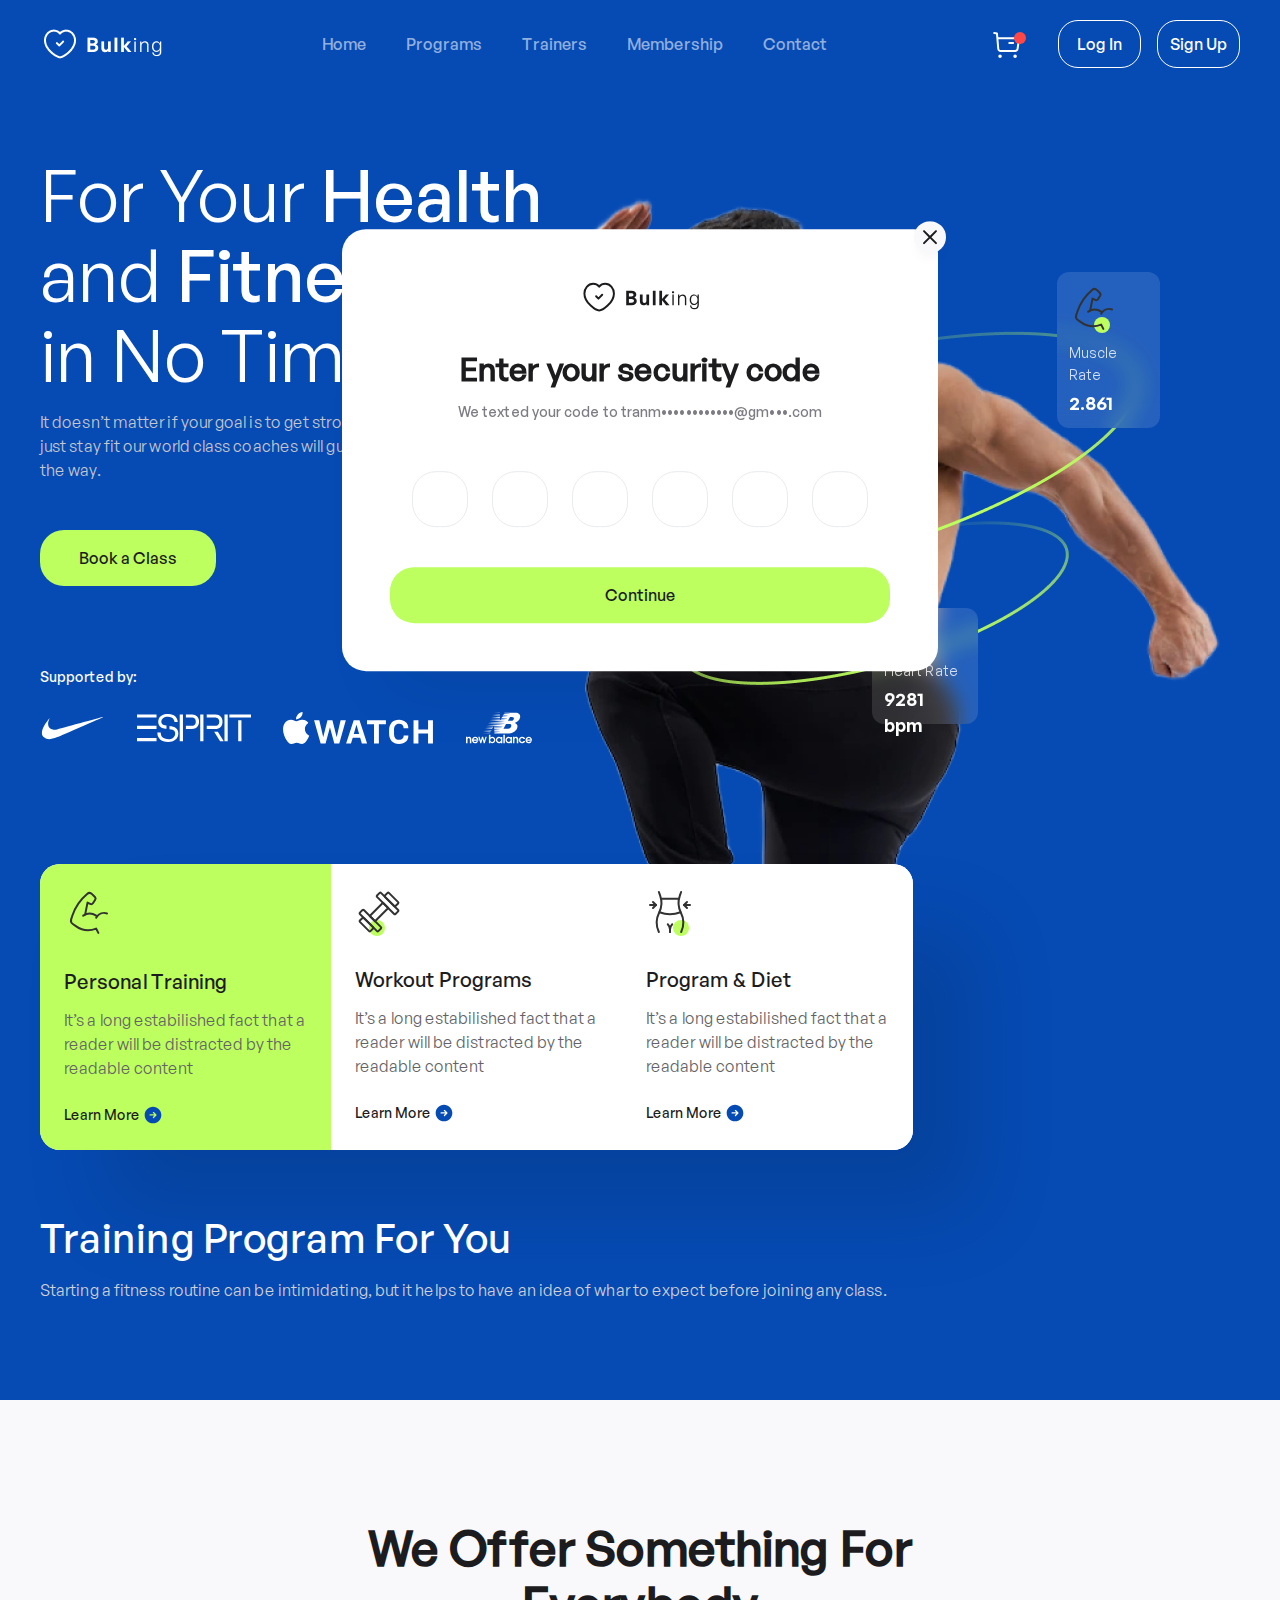
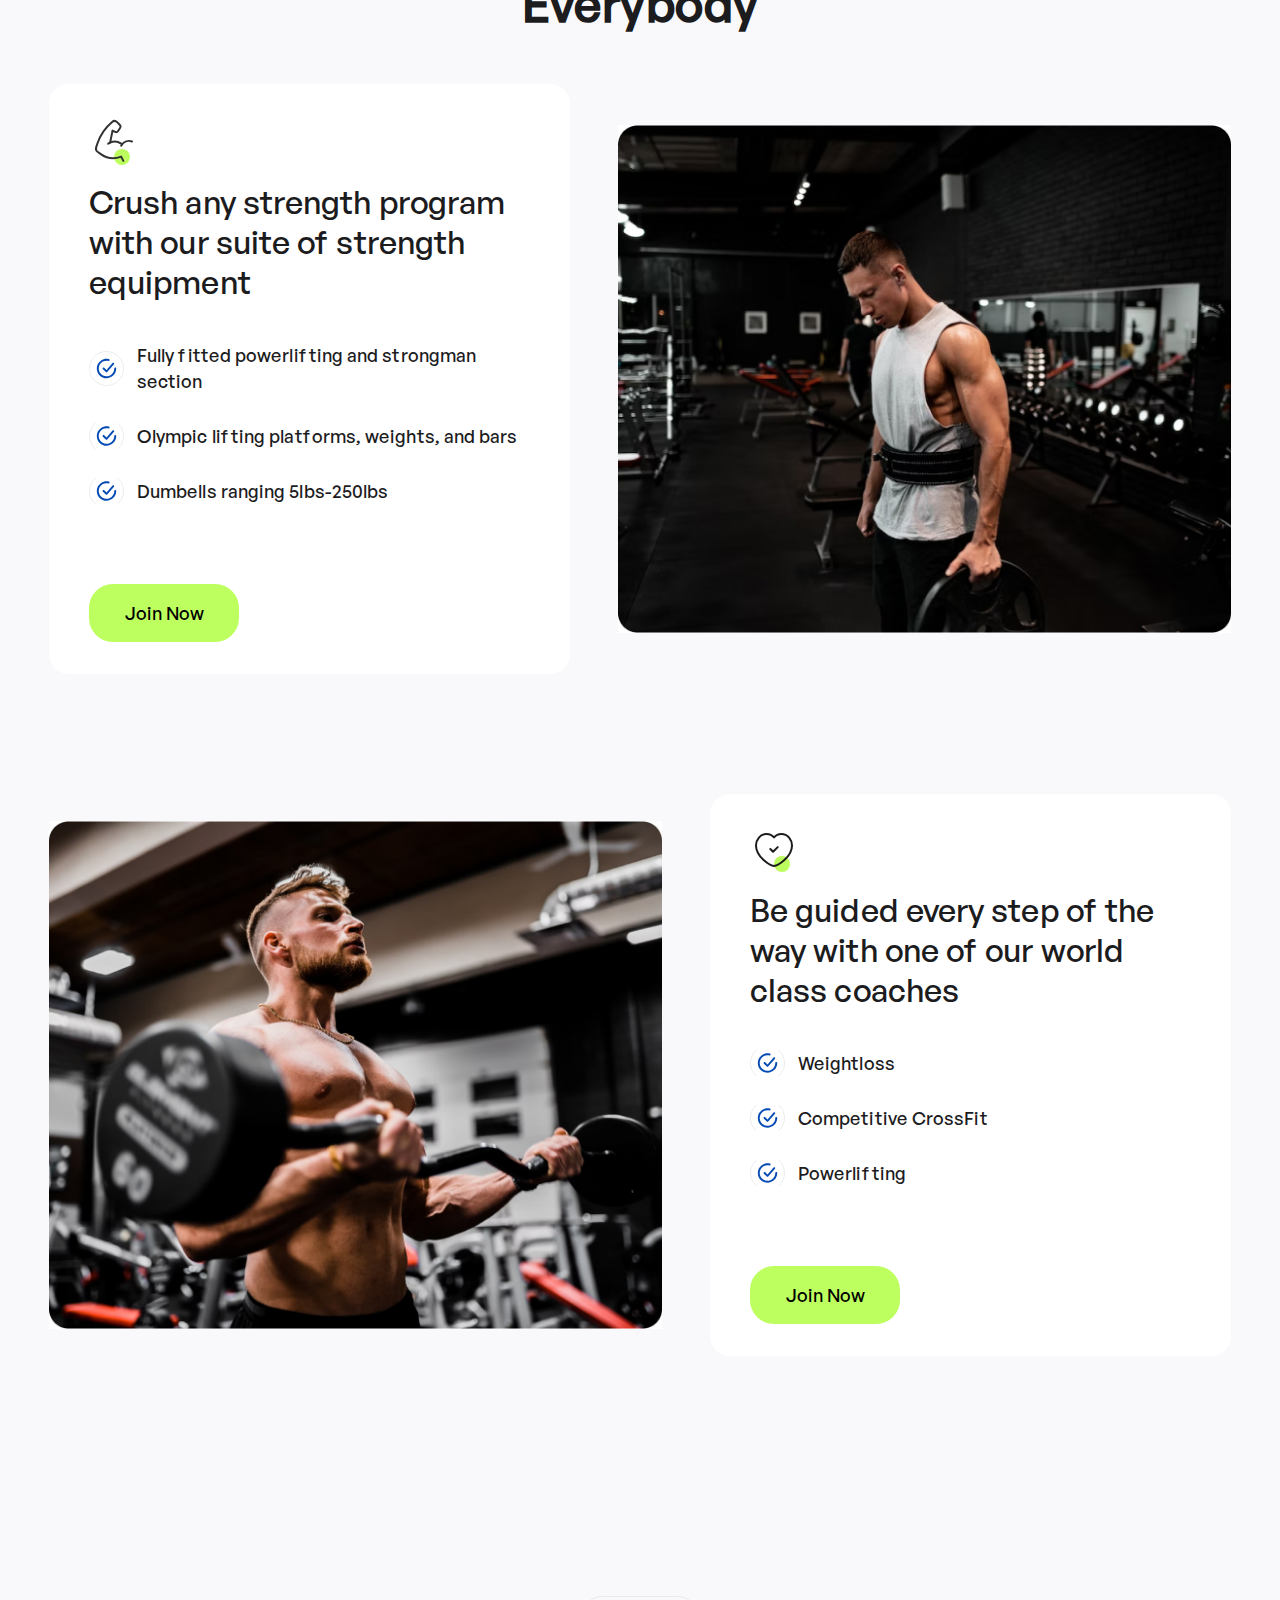
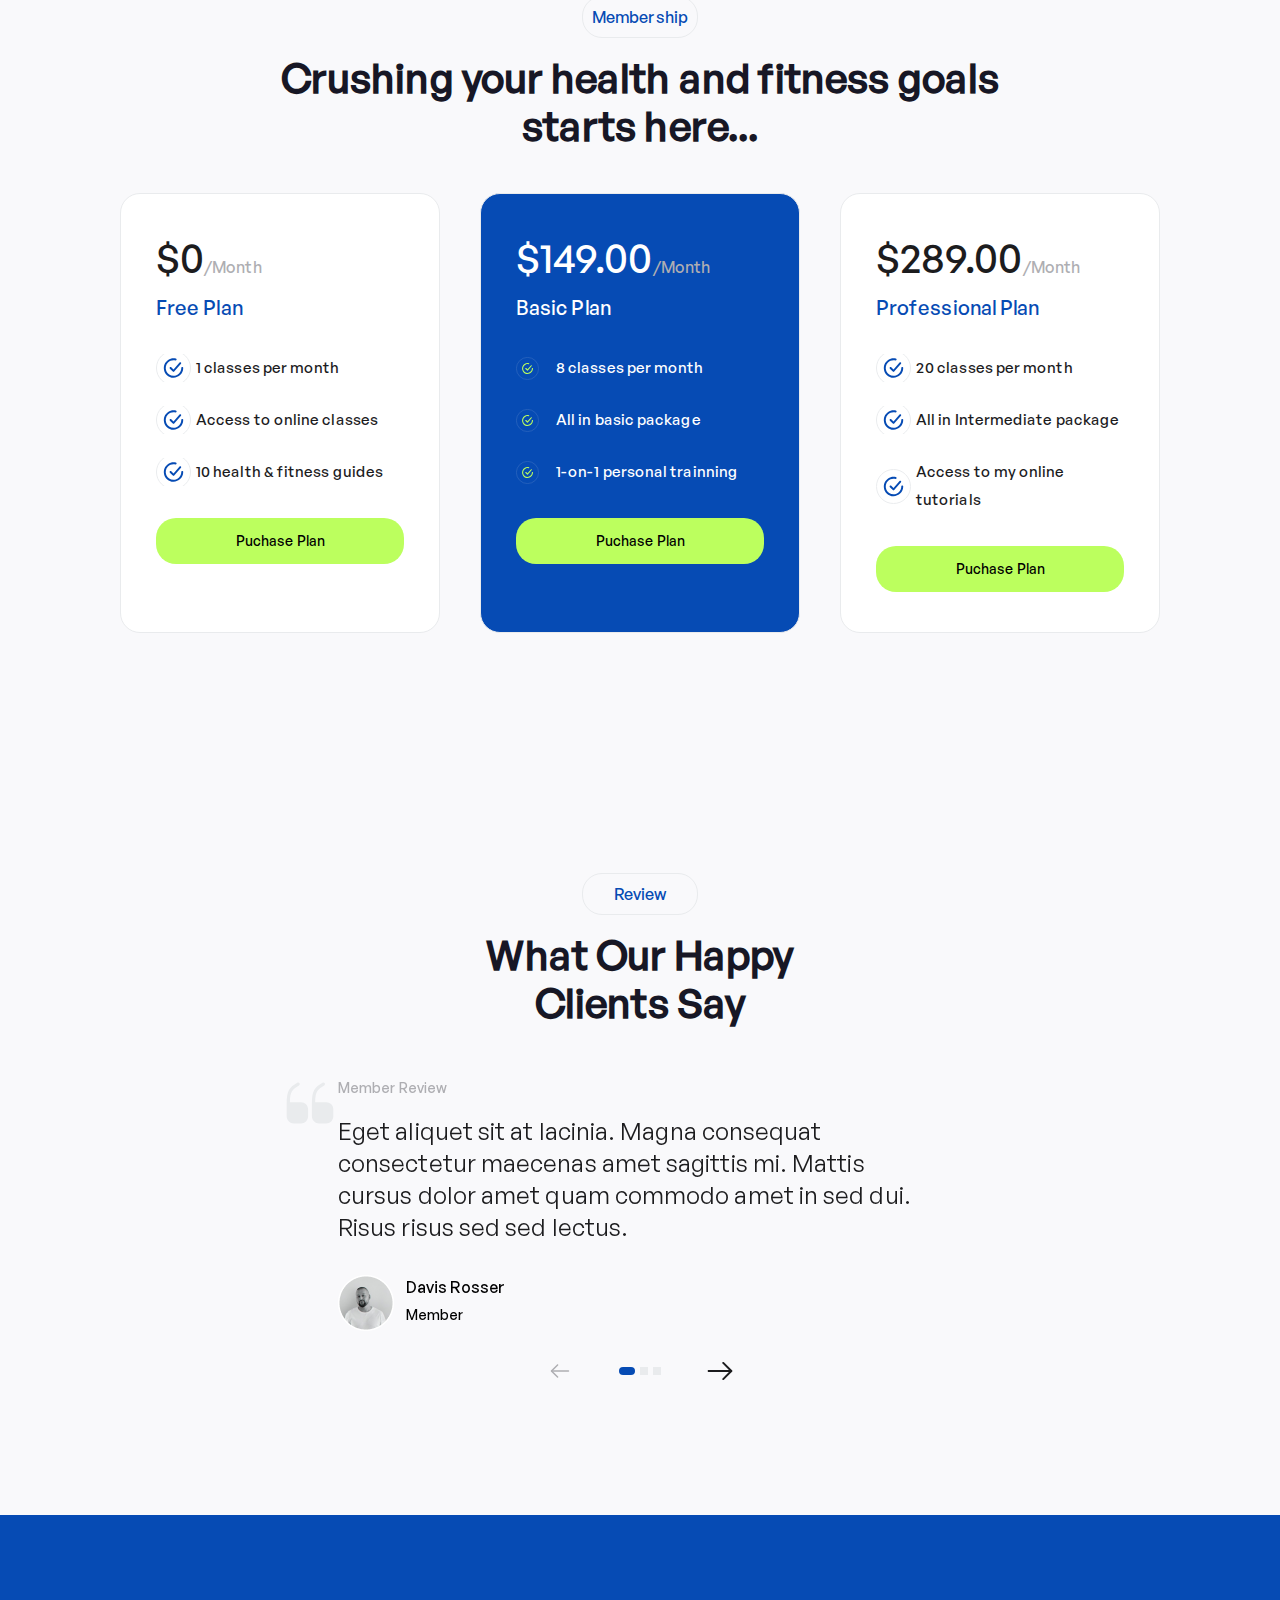
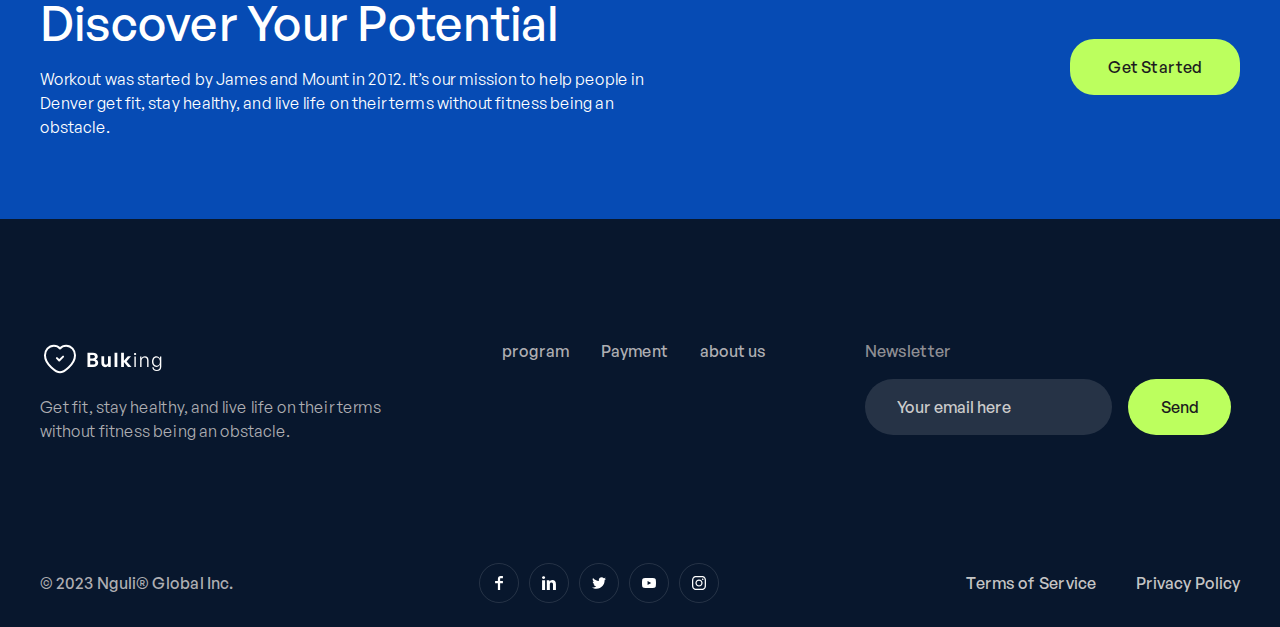
==== commit 436402b9: "commit" ====
--- a/index.html
+++ b/index.html
@@ -458,6 +458,24 @@
             <button class="form-btn">Continue</button>
             <button class="pop-up-close"></button>
         </div>
+        <div class="pop-up-block pop-up-sequrity">
+            <span class="logo"><img src="img/logo-popup.svg" alt="logo"></span>
+            <h3 class="title">Enter your security code</h3>
+            <span class="subtitle">We texted your code to tranm••••••••••••@gm•••.com</span>
+            <form class="form-sequrity">
+                <div class="sequrity-block">
+                    <input type="password" name="" id="" required maxlength="1">
+                    <input type="password" name="" id="" required maxlength="1">
+                    <input type="password" name="" id="" required maxlength="1">
+                    <input type="password" name="" id="" required maxlength="1">
+                    <input type="password" name="" id="" required maxlength="1">
+                    <input type="text" name="" id="" required maxlength="1">
+                </div>
+                <button class="form-btn" type="submit">Continue</button>
+            </form>
+
+            <button class="pop-up-close"></button>
+        </div>
     </div>
 
     <script src="js/jquery-3.6.4.min.js"></script>
--- a/css/main.min.css
+++ b/css/main.min.css
@@ -1 +1 @@
-.slick-slider{position:relative;display:block;box-sizing:border-box;-webkit-user-select:none;-moz-user-select:none;user-select:none;-webkit-touch-callout:none;-khtml-user-select:none;touch-action:pan-y;-webkit-tap-highlight-color:rgba(0,0,0,0)}.slick-list{position:relative;display:block;overflow:hidden;margin:0;padding:0}.slick-list:focus{outline:none}.slick-list.dragging{cursor:pointer;cursor:hand}.slick-slider .slick-track,.slick-slider .slick-list{transform:translate3d(0, 0, 0)}.slick-track{position:relative;top:0;left:0;display:block;margin-left:auto;margin-right:auto}.slick-track:before,.slick-track:after{display:table;content:""}.slick-track:after{clear:both}.slick-loading .slick-track{visibility:hidden}.slick-slide{display:none;float:left;height:100%;min-height:1px}[dir=rtl] .slick-slide{float:right}.slick-slide img{display:block}.slick-slide.slick-loading img{display:none}.slick-slide.dragging img{pointer-events:none}.slick-initialized .slick-slide{display:block}.slick-loading .slick-slide{visibility:hidden}.slick-vertical .slick-slide{display:block;height:auto;border:1px solid rgba(0,0,0,0)}.slick-arrow.slick-hidden{display:none}@font-face{font-family:"GeneralSans-Regular";src:url("../fonts/GeneralSans-Regular.woff2") format("woff2"),url("../fonts/GeneralSans-Regular.woff") format("woff");font-weight:400;font-display:swap;font-style:normal}@font-face{font-family:"GeneralSans-Medium";src:url("../fonts/GeneralSans-Medium.woff2") format("woff2"),url("../fonts/GeneralSans-Medium.woff") format("woff");font-weight:500;font-display:swap;font-style:normal}@font-face{font-family:"GeneralSans-Semibold";src:url("../fonts/GeneralSans-Semibold.woff2") format("woff2"),url("../fonts/GeneralSans-Semibold.woff") format("woff");font-weight:600;font-display:swap;font-style:normal}@font-face{font-family:"Poppins-SemiBold";src:url("../fonts/Poppins-SemiBold.woff2") format("woff2"),url("../fonts/Poppins-SemiBold.woff") format("woff");font-weight:600;font-style:normal;font-display:swap}@font-face{font-family:"Inter-Bold";src:url("../fonts/Inter-Bold.woff2") format("woff2"),url("../fonts/Inter-Bold.woff") format("woff");font-weight:700;font-style:normal;font-display:swap}.select2-container{box-sizing:border-box;display:inline-block;margin:0;position:relative;vertical-align:middle}.select2-container .select2-selection--single{box-sizing:border-box;cursor:pointer;display:block;height:28px;-moz-user-select:none;user-select:none;-webkit-user-select:none}.select2-container .select2-selection--single .select2-selection__rendered{display:block;padding-left:8px;padding-right:20px;overflow:hidden;text-overflow:ellipsis;white-space:nowrap}.select2-container .select2-selection--single .select2-selection__clear{background-color:rgba(0,0,0,0);border:none;font-size:1em}.select2-container[dir=rtl] .select2-selection--single .select2-selection__rendered{padding-right:8px;padding-left:20px}.select2-container .select2-selection--multiple{box-sizing:border-box;cursor:pointer;display:block;min-height:32px;-moz-user-select:none;user-select:none;-webkit-user-select:none}.select2-container .select2-selection--multiple .select2-selection__rendered{display:inline;list-style:none;padding:0}.select2-container .select2-selection--multiple .select2-selection__clear{background-color:rgba(0,0,0,0);border:none;font-size:1em}.select2-container .select2-search--inline .select2-search__field{box-sizing:border-box;border:none;font-size:100%;margin-top:5px;margin-left:5px;padding:0;max-width:100%;resize:none;height:18px;vertical-align:bottom;font-family:sans-serif;overflow:hidden;word-break:keep-all}.select2-container .select2-search--inline .select2-search__field::-webkit-search-cancel-button{-webkit-appearance:none}.select2-dropdown{background-color:#fff;border:1px solid #aaa;border-radius:4px;box-sizing:border-box;display:block;position:absolute;left:-100000px;width:100%;z-index:1051}.select2-results{display:block}.select2-results__options{list-style:none;margin:0;padding:0}.select2-results__option{padding:6px;-moz-user-select:none;user-select:none;-webkit-user-select:none}.select2-results__option--selectable{cursor:pointer}.select2-container--open .select2-dropdown{left:0}.select2-container--open .select2-dropdown--above{border-bottom:none;border-bottom-left-radius:0;border-bottom-right-radius:0}.select2-container--open .select2-dropdown--below{border-top:none;border-top-left-radius:0;border-top-right-radius:0}.select2-search--dropdown{display:block;padding:4px}.select2-search--dropdown .select2-search__field{padding:4px;width:100%;box-sizing:border-box}.select2-search--dropdown .select2-search__field::-webkit-search-cancel-button{-webkit-appearance:none}.select2-search--dropdown.select2-search--hide{display:none}.select2-close-mask{border:0;margin:0;padding:0;display:block;position:fixed;left:0;top:0;min-height:100%;min-width:100%;height:auto;width:auto;opacity:0;z-index:99;background-color:#fff;filter:alpha(opacity=0)}.select2-hidden-accessible{border:0 !important;clip:rect(0 0 0 0) !important;-webkit-clip-path:inset(50%) !important;clip-path:inset(50%) !important;height:1px !important;overflow:hidden !important;padding:0 !important;position:absolute !important;width:1px !important;white-space:nowrap !important}.select2-container--default .select2-selection--single{background-color:#fff;border:1px solid #aaa;border-radius:4px}.select2-container--default .select2-selection--single .select2-selection__rendered{color:#444;line-height:28px}.select2-container--default .select2-selection--single .select2-selection__clear{cursor:pointer;float:right;font-weight:bold;height:26px;margin-right:20px;padding-right:0px}.select2-container--default .select2-selection--single .select2-selection__placeholder{color:#999}.select2-container--default .select2-selection--single .select2-selection__arrow{height:26px;position:absolute;top:1px;right:1px;width:20px}.select2-container--default .select2-selection--single .select2-selection__arrow b{border-color:#888 rgba(0,0,0,0) rgba(0,0,0,0) rgba(0,0,0,0);border-style:solid;border-width:5px 4px 0 4px;height:0;left:50%;margin-left:-4px;margin-top:-2px;position:absolute;top:50%;width:0}.select2-container--default[dir=rtl] .select2-selection--single .select2-selection__clear{float:left}.select2-container--default[dir=rtl] .select2-selection--single .select2-selection__arrow{left:1px;right:auto}.select2-container--default.select2-container--disabled .select2-selection--single{background-color:#eee;cursor:default}.select2-container--default.select2-container--disabled .select2-selection--single .select2-selection__clear{display:none}.select2-container--default.select2-container--open .select2-selection--single .select2-selection__arrow b{border-color:rgba(0,0,0,0) rgba(0,0,0,0) #888 rgba(0,0,0,0);border-width:0 4px 5px 4px}.select2-container--default .select2-selection--multiple{background-color:#fff;border:1px solid #aaa;border-radius:4px;cursor:text;padding-bottom:5px;padding-right:5px;position:relative}.select2-container--default .select2-selection--multiple.select2-selection--clearable{padding-right:25px}.select2-container--default .select2-selection--multiple .select2-selection__clear{cursor:pointer;font-weight:bold;height:20px;margin-right:10px;margin-top:5px;position:absolute;right:0;padding:1px}.select2-container--default .select2-selection--multiple .select2-selection__choice{background-color:#e4e4e4;border:1px solid #aaa;border-radius:4px;box-sizing:border-box;display:inline-block;margin-left:5px;margin-top:5px;padding:0;padding-left:20px;position:relative;max-width:100%;overflow:hidden;text-overflow:ellipsis;vertical-align:bottom;white-space:nowrap}.select2-container--default .select2-selection--multiple .select2-selection__choice__display{cursor:default;padding-left:2px;padding-right:5px}.select2-container--default .select2-selection--multiple .select2-selection__choice__remove{background-color:rgba(0,0,0,0);border:none;border-right:1px solid #aaa;border-top-left-radius:4px;border-bottom-left-radius:4px;color:#999;cursor:pointer;font-size:1em;font-weight:bold;padding:0 4px;position:absolute;left:0;top:0}.select2-container--default .select2-selection--multiple .select2-selection__choice__remove:hover,.select2-container--default .select2-selection--multiple .select2-selection__choice__remove:focus{background-color:#f1f1f1;color:#333;outline:none}.select2-container--default[dir=rtl] .select2-selection--multiple .select2-selection__choice{margin-left:5px;margin-right:auto}.select2-container--default[dir=rtl] .select2-selection--multiple .select2-selection__choice__display{padding-left:5px;padding-right:2px}.select2-container--default[dir=rtl] .select2-selection--multiple .select2-selection__choice__remove{border-left:1px solid #aaa;border-right:none;border-top-left-radius:0;border-bottom-left-radius:0;border-top-right-radius:4px;border-bottom-right-radius:4px}.select2-container--default[dir=rtl] .select2-selection--multiple .select2-selection__clear{float:left;margin-left:10px;margin-right:auto}.select2-container--default.select2-container--focus .select2-selection--multiple{border:solid #000 1px;outline:0}.select2-container--default.select2-container--disabled .select2-selection--multiple{background-color:#eee;cursor:default}.select2-container--default.select2-container--disabled .select2-selection__choice__remove{display:none}.select2-container--default.select2-container--open.select2-container--above .select2-selection--single,.select2-container--default.select2-container--open.select2-container--above .select2-selection--multiple{border-top-left-radius:0;border-top-right-radius:0}.select2-container--default.select2-container--open.select2-container--below .select2-selection--single,.select2-container--default.select2-container--open.select2-container--below .select2-selection--multiple{border-bottom-left-radius:0;border-bottom-right-radius:0}.select2-container--default .select2-search--dropdown .select2-search__field{border:1px solid #aaa}.select2-container--default .select2-search--inline .select2-search__field{background:rgba(0,0,0,0);border:none;outline:0;box-shadow:none;-webkit-appearance:textfield}.select2-container--default .select2-results>.select2-results__options{max-height:200px;overflow-y:auto}.select2-container--default .select2-results__option .select2-results__option{padding-left:1em}.select2-container--default .select2-results__option .select2-results__option .select2-results__group{padding-left:0}.select2-container--default .select2-results__option .select2-results__option .select2-results__option{margin-left:-1em;padding-left:2em}.select2-container--default .select2-results__option .select2-results__option .select2-results__option .select2-results__option{margin-left:-2em;padding-left:3em}.select2-container--default .select2-results__option .select2-results__option .select2-results__option .select2-results__option .select2-results__option{margin-left:-3em;padding-left:4em}.select2-container--default .select2-results__option .select2-results__option .select2-results__option .select2-results__option .select2-results__option .select2-results__option{margin-left:-4em;padding-left:5em}.select2-container--default .select2-results__option .select2-results__option .select2-results__option .select2-results__option .select2-results__option .select2-results__option .select2-results__option{margin-left:-5em;padding-left:6em}.select2-container--default .select2-results__option--group{padding:0}.select2-container--default .select2-results__option--disabled{color:#999}.select2-container--default .select2-results__option--selected{background-color:#ddd}.select2-container--default .select2-results__option--highlighted.select2-results__option--selectable{background-color:#5897fb;color:#fff}.select2-container--default .select2-results__group{cursor:default;display:block;padding:6px}.select2-container--classic .select2-selection--single{background-color:#f7f7f7;border:1px solid #aaa;border-radius:4px;outline:0;background-image:linear-gradient(to bottom, #fff 50%, #eee 100%);background-repeat:repeat-x;filter:progid:DXImageTransform.Microsoft.gradient(startColorstr="#FFFFFFFF", endColorstr="#FFEEEEEE", GradientType=0)}.select2-container--classic .select2-selection--single:focus{border:1px solid #5897fb}.select2-container--classic .select2-selection--single .select2-selection__rendered{color:#444;line-height:28px}.select2-container--classic .select2-selection--single .select2-selection__clear{cursor:pointer;float:right;font-weight:bold;height:26px;margin-right:20px}.select2-container--classic .select2-selection--single .select2-selection__placeholder{color:#999}.select2-container--classic .select2-selection--single .select2-selection__arrow{background-color:#ddd;border:none;border-left:1px solid #aaa;border-top-right-radius:4px;border-bottom-right-radius:4px;height:26px;position:absolute;top:1px;right:1px;width:20px;background-image:linear-gradient(to bottom, #eee 50%, #ccc 100%);background-repeat:repeat-x;filter:progid:DXImageTransform.Microsoft.gradient(startColorstr="#FFEEEEEE", endColorstr="#FFCCCCCC", GradientType=0)}.select2-container--classic .select2-selection--single .select2-selection__arrow b{border-color:#888 rgba(0,0,0,0) rgba(0,0,0,0) rgba(0,0,0,0);border-style:solid;border-width:5px 4px 0 4px;height:0;left:50%;margin-left:-4px;margin-top:-2px;position:absolute;top:50%;width:0}.select2-container--classic[dir=rtl] .select2-selection--single .select2-selection__clear{float:left}.select2-container--classic[dir=rtl] .select2-selection--single .select2-selection__arrow{border:none;border-right:1px solid #aaa;border-radius:0;border-top-left-radius:4px;border-bottom-left-radius:4px;left:1px;right:auto}.select2-container--classic.select2-container--open .select2-selection--single{border:1px solid #5897fb}.select2-container--classic.select2-container--open .select2-selection--single .select2-selection__arrow{background:rgba(0,0,0,0);border:none}.select2-container--classic.select2-container--open .select2-selection--single .select2-selection__arrow b{border-color:rgba(0,0,0,0) rgba(0,0,0,0) #888 rgba(0,0,0,0);border-width:0 4px 5px 4px}.select2-container--classic.select2-container--open.select2-container--above .select2-selection--single{border-top:none;border-top-left-radius:0;border-top-right-radius:0;background-image:linear-gradient(to bottom, #fff 0%, #eee 50%);background-repeat:repeat-x;filter:progid:DXImageTransform.Microsoft.gradient(startColorstr="#FFFFFFFF", endColorstr="#FFEEEEEE", GradientType=0)}.select2-container--classic.select2-container--open.select2-container--below .select2-selection--single{border-bottom:none;border-bottom-left-radius:0;border-bottom-right-radius:0;background-image:linear-gradient(to bottom, #eee 50%, #fff 100%);background-repeat:repeat-x;filter:progid:DXImageTransform.Microsoft.gradient(startColorstr="#FFEEEEEE", endColorstr="#FFFFFFFF", GradientType=0)}.select2-container--classic .select2-selection--multiple{background-color:#fff;border:1px solid #aaa;border-radius:4px;cursor:text;outline:0;padding-bottom:5px;padding-right:5px}.select2-container--classic .select2-selection--multiple:focus{border:1px solid #5897fb}.select2-container--classic .select2-selection--multiple .select2-selection__clear{display:none}.select2-container--classic .select2-selection--multiple .select2-selection__choice{background-color:#e4e4e4;border:1px solid #aaa;border-radius:4px;display:inline-block;margin-left:5px;margin-top:5px;padding:0}.select2-container--classic .select2-selection--multiple .select2-selection__choice__display{cursor:default;padding-left:2px;padding-right:5px}.select2-container--classic .select2-selection--multiple .select2-selection__choice__remove{background-color:rgba(0,0,0,0);border:none;border-top-left-radius:4px;border-bottom-left-radius:4px;color:#888;cursor:pointer;font-size:1em;font-weight:bold;padding:0 4px}.select2-container--classic .select2-selection--multiple .select2-selection__choice__remove:hover{color:#555;outline:none}.select2-container--classic[dir=rtl] .select2-selection--multiple .select2-selection__choice{margin-left:5px;margin-right:auto}.select2-container--classic[dir=rtl] .select2-selection--multiple .select2-selection__choice__display{padding-left:5px;padding-right:2px}.select2-container--classic[dir=rtl] .select2-selection--multiple .select2-selection__choice__remove{border-top-left-radius:0;border-bottom-left-radius:0;border-top-right-radius:4px;border-bottom-right-radius:4px}.select2-container--classic.select2-container--open .select2-selection--multiple{border:1px solid #5897fb}.select2-container--classic.select2-container--open.select2-container--above .select2-selection--multiple{border-top:none;border-top-left-radius:0;border-top-right-radius:0}.select2-container--classic.select2-container--open.select2-container--below .select2-selection--multiple{border-bottom:none;border-bottom-left-radius:0;border-bottom-right-radius:0}.select2-container--classic .select2-search--dropdown .select2-search__field{border:1px solid #aaa;outline:0}.select2-container--classic .select2-search--inline .select2-search__field{outline:0;box-shadow:none}.select2-container--classic .select2-dropdown{background-color:#fff;border:1px solid rgba(0,0,0,0)}.select2-container--classic .select2-dropdown--above{border-bottom:none}.select2-container--classic .select2-dropdown--below{border-top:none}.select2-container--classic .select2-results>.select2-results__options{max-height:200px;overflow-y:auto}.select2-container--classic .select2-results__option--group{padding:0}.select2-container--classic .select2-results__option--disabled{color:gray}.select2-container--classic .select2-results__option--highlighted.select2-results__option--selectable{background-color:#3875d7;color:#fff}.select2-container--classic .select2-results__group{cursor:default;display:block;padding:6px}.select2-container--classic.select2-container--open .select2-dropdown{border-color:#5897fb}*{margin:0;padding:0;box-sizing:border-box}a{color:inherit;text-decoration:none}ul{list-style:none}button{border:0;background:rgba(0,0,0,0);cursor:pointer;font:inherit}img{max-width:100%;display:block}input{background:rgba(0,0,0,0);border:0;outline:0;font:inherit}input::-moz-placeholder{color:inherit;font:inherit}input::placeholder{color:inherit;font:inherit}textarea{background:rgba(0,0,0,0);border:0;outline:0;font:inherit}textarea::-moz-placeholder{color:inherit;font:inherit}textarea::placeholder{color:inherit;font:inherit}select{color:inherit;font:inherit}body{font-family:"GeneralSans-Medium";font-size:16px;line-height:24px;font-weight:500;color:#fff;letter-spacing:.005em;background:#f9f9fb;min-height:100vh;display:flex;flex-direction:column;min-width:320px}body.hiden{overflow-y:hidden}main{flex:1}.container{max-width:1200px;width:100%;margin:0 auto}@media(max-width: 1250px){.container{padding:0 10px}}.inner-title{font-size:40px;line-height:48px;color:#171725;text-align:center}.inner-subtitle{display:block;width:116px;padding:8px 0;margin:0 auto 16px;border:1px solid #e9ebed;border-radius:20px;color:#064bb4;text-align:center}.burger{display:none}@media(max-width: 980px){.burger{position:relative;z-index:5;display:block;width:60px;height:40px;background:url(../img/burger.svg) no-repeat center;transition:.3s linear}.burger.active{background:url(../img/close.svg) no-repeat center}.burger-black{background:url(../img/burger-black.svg) no-repeat center}}.header{height:88px}@media(max-width: 590px){.header{height:140px}}.header-fixed{padding:20px 0;position:fixed;top:0;left:0;right:0;z-index:3;background-color:#f9f9fb}@media(max-width: 590px){.header-fixed{height:140px}}.header-navbar{display:flex;justify-content:space-between;align-items:center}@media(max-width: 980px){.header-navbar{gap:30px}}@media(max-width: 980px){.header .nav{background:#064bb4;position:absolute;z-index:3;top:0;right:0;left:100%;bottom:0;height:100vh;display:flex;justify-content:center;align-items:center;overflow-x:hidden;transition:.4s linear}.header .nav.active{left:0}}.header .menu{display:flex;gap:40px}@media(max-width: 980px){.header .menu{flex-direction:column;align-items:center}}.header .link{color:#8e8e93;letter-spacing:.08px}.header .link.active{color:#1c1c1e}.header-block{display:flex;align-items:center;gap:32px}@media(max-width: 980px){.header-block{flex:1;justify-content:flex-end}}@media(max-width: 590px){.header-block{position:absolute;top:75px;left:0;width:100%;justify-content:center}}.header .acuont{display:flex;gap:16px}@media(max-width: 590px){.header .acuont{gap:32px}}.header .acuont .link{text-transform:capitalize;line-height:22px;padding:12px 0;color:#1c1c1e;text-align:center;width:83px;border:1px solid #000;border-radius:20px;transition:.3s linear}.header .acuont .link.active{background:#bcff5e;color:#1c1c1e;pointer-events:none;border-color:rgba(0,0,0,0)}.hero{padding-bottom:98px;background:#064bb4}.hero .header .link{color:#fff;opacity:.56}.hero .header .link:hover{opacity:1}.hero .header .header-fixed{background-color:#064bb4}.hero .header .acuont .link{border:1px solid #fff;color:#fff;opacity:1}.hero .header .acuont .link.active,.hero .header .acuont .link:hover{background:#bcff5e;color:#1c1c1e}.hero-midle{display:flex;background:url(../img/main.png) no-repeat right -20px bottom -185px;padding:66px 0 120px;justify-content:space-between}@media(max-width: 980px){.hero-midle{background:none}}.hero-content{max-width:616px;width:100%}@media(max-width: 850px){.hero-content{max-width:100%}}.hero-title{font-family:"GeneralSans-Regular";font-size:72px;line-height:80px;font-weight:400}.hero-title span{font-family:"GeneralSans-Medium";font-size:72px;line-height:80px;font-weight:500}@media(max-width: 390px){.hero-title{font-size:52px;line-height:70px}}.hero-text{font-family:"GeneralSans-Regular";font-size:16px;line-height:24px;font-weight:400;color:#c7c7cc;margin:16px 0 48px;max-width:462px;width:100%}.hero-link{display:block;margin-bottom:80px;padding:16px 0;text-align:center;width:176px;background:#bcff5e;border-radius:24px;color:#1c1c1e}.hero-brand span{margin-bottom:24px;display:block;font-size:14px;line-height:22px}.hero-brand-img{display:flex;gap:32px}.hero-bottom{display:flex;gap:64px;flex-wrap:wrap}.hero-program{display:flex;background:#fff;box-shadow:64px 64px 80px rgba(8,23,45,.16);border-radius:20px}@media(max-width: 980px){.hero-program{justify-content:center;flex-wrap:wrap;gap:30px;padding:20px 0}}.hero-program .program-block{width:291px;padding:24px;cursor:pointer;transition:.3s linear;background:#fff}@media(max-width: 980px){.hero-program .program-block{box-shadow:0 12px 10px rgba(233,235,237,.5490196078)}}.hero-program .program-block.active{background-color:#bcff5e}.hero-program .program-block:first-child{border-radius:20px 0 0 20px}.hero-program .program-block:last-child{border-radius:0 20px 20px 0}.hero-program .program-title{display:block;font-size:20px;line-height:28px;color:#1c1c1e;margin:24px 0 12px}.hero-program .program-text{color:#636366;font-family:"GeneralSans-Regular";font-size:16px;line-height:24px;font-weight:400;margin-bottom:24px}.hero-program .program-link{display:block;font-size:14px;line-height:22px;color:#1c1c1e;width:98px;background:url(../img/arow-icon.svg) no-repeat right center}.hero-brend-img{display:flex;gap:32px;flex-wrap:wrap}@media(max-width: 450px){.hero-brend-img{justify-content:center}}.hero .program-descript .title{font-size:40px;line-height:48px}.hero .program-descript .text{font-family:"GeneralSans-Regular";font-size:16px;line-height:24px;font-weight:400;color:#d1d1d6;margin-top:16px}.hero .rate{width:348px;position:relative}@media(max-width: 980px){.hero .rate{width:200px}}@media(max-width: 850px){.hero .rate{display:none}}.hero .rate-muscle{padding:12px;width:103px;background:rgba(255,255,255,.12);-webkit-backdrop-filter:blur(10px);backdrop-filter:blur(10px);border-radius:12px;position:absolute;right:80px;top:20%}@media(max-width: 980px){.hero .rate-muscle{top:0;right:0}}.hero .rate .title{font-family:"GeneralSans-Regular";font-size:14px;line-height:22px;font-weight:400;opacity:.8;margin:8px 0 4px;display:block}.hero .rate .text{font-family:"GeneralSans-Semibold";font-size:18px;line-height:26px;font-weight:600}.hero .rate-heart{width:106px;height:116px;background:rgba(255,255,255,.12);-webkit-backdrop-filter:blur(10px);backdrop-filter:blur(10px);border-radius:12px;padding:12px;position:absolute;left:-20px;bottom:20px}@media(max-width: 980px){.hero .rate-heart{left:auto;bottom:0;right:0}}.offer{padding:120px 0}.offer-title{font-size:48px;line-height:56px;text-transform:capitalize;max-width:582px;width:100%;color:#1c1c1e;text-align:center;margin:0 auto 52px auto}.offer-wrapper{display:flex;align-items:center;justify-content:center;flex-direction:row;gap:48px;flex-wrap:wrap}.offer-wrapper:nth-of-type(even){flex-direction:row-reverse;margin-top:120px}.offer-content{max-width:521px;width:100%;color:#1c1c1e;border-radius:20px;background-color:#fff;padding:32px 40px}.offer-content .title{display:block;font-size:32px;line-height:40px;margin:16px 0 40px}@media(max-width: 590px){.offer-content{padding:15px 20px}}.offer-item{padding-left:48px;background:url(../img/checkes.svg) no-repeat left center;font-size:18px;line-height:26px}.offer-item:not(:last-child){margin-bottom:29px}.offer-btn{display:block;width:150px;padding:16px 0;font-size:18px;line-height:26px;margin-top:80px;background:#bcff5e;border-radius:24px}.offer-img{max-width:613px;width:100%}.membership{padding:120px 0}.membership-title{max-width:776px;width:100%;margin:0 auto}.membership-wrapper{display:flex;justify-content:center;gap:40px;margin-top:43px;flex-wrap:wrap}.membership-plan{padding:40px 35px;background:#fff;border:1px solid #e9ebed;border-radius:20px;width:320px;color:#1c1c1e;transition:.3s linear;cursor:pointer}.membership-plan.active{background:#064bb4;color:#fff}.membership-plan.active .membership-item{background:url(../img/checked-active.svg) no-repeat left center}.membership-plan.active .plan{color:#fff}.membership-plan .price{display:block;font-size:40px;line-height:48px;margin-bottom:12px}.membership-plan .price small{font-size:16px;line-height:24px;color:#aeaeb2}.membership-plan .plan{display:block;font-size:20px;line-height:28px;color:#064bb4}.membership-list{margin:32px 0}.membership-item{padding-left:40px;font-size:15px;line-height:28px;background:url(../img/checkes.svg) no-repeat left center}.membership-item:not(:last-child){margin-bottom:24px}.membership-btn{padding:12px 16px;text-align:center;width:100%;background:#bcff5e;border-radius:20px;font-size:14px;line-height:22px}.review{padding:120px 0 184px}.review-title{width:317px;margin:0 auto 48px}.review .slider-wrapper{max-width:604px;width:100%;margin:0 auto;position:relative}.review .slider-wrapper::after{content:"";position:absolute;left:-56px;top:0;width:56px;height:56px;background:url(../img/quote-up.svg) no-repeat center}@media(max-width: 768px){.review .slider-wrapper::after{display:none}}.review .slider-wrapper .slider-subtitle{font-size:14px;line-height:22px;color:#aeaeb2}.review .slider-wrapper .slider-text{margin:16px 0 32px;font-family:"GeneralSans-Regular";font-size:24px;line-height:32px;font-weight:400;color:#1c1c1e}.review .slider-avatar{position:relative;padding-left:68px;height:56px}.review .slider-avatar figure{position:absolute;left:0}.review .avatar-name{display:block;font-size:16px;line-height:24px;color:#000;margin-bottom:5px}.review .avatar-job{display:block;font-weight:400;font-size:14px;line-height:22px;color:#000}.review .slick-btn{position:absolute;width:32px;height:32px;display:flex;justify-content:center;align-items:center;bottom:-56px;transition:.3s linear}.review .slick-next{right:42%;background:url(../img/arrow-right.svg) no-repeat center}.review .slick-next.active{background:url(../img/arrow-big-right.svg) no-repeat center}.review .slick-prev{left:42%;background:url(../img/arrow-left.svg) no-repeat center}.review .slick-prev.active{background:url(../img/arrow-big-left.svg) no-repeat center}.review .slick-dots{display:flex;gap:5px;position:absolute;bottom:-44px;left:50%;transform:translateX(-50%)}.review .slick-dots li{font-size:0;line-height:0;width:8px;height:8px;background:#e9ebed;transition:.3s linear}.review .slick-dots li.slick-active{width:16px;border-radius:8px;background:#064bb4}.review .slick-dots button{font-size:0;line-height:0}.started{background:#064bb4;padding:80px 0}.started-wrapper{display:flex;align-items:center;justify-content:space-between;gap:50px;flex-wrap:wrap}.started-content{max-width:627px;width:100%}.started-title{font-size:48px;line-height:56px;font-weight:500;margin-bottom:16px}.started-text{font-family:"GeneralSans-Regular";font-size:16px;line-height:24px;font-weight:400}.started-link{display:block;text-align:center;width:170px;background:#bcff5e;border-radius:24px;padding:16px 0;color:#1c1c1e}.programs{padding:74px 0 120px}.programs .hero-program{justify-content:center;box-shadow:none;background:rgba(0,0,0,0)}.programs-title{max-width:426px;width:100%;margin:0 auto 48px}.faqs{padding:120px 0 120px;color:#1c1c1e}@media(max-width: 768px){.faqs{padding:0}}.faqs-wrapper{display:flex;align-items:flex-start;gap:80px;flex-wrap:wrap;justify-content:center}.faqs-title{font-size:72px;line-height:80px;padding-bottom:16px}.faqs-content{max-width:421px;width:100%}.faqs-tabs{max-width:699px;width:100%}.faqs-text{font-weight:400;line-height:24px;font-size:16px;color:#636366;padding-bottom:48px}.faqs-link{border-radius:24px;background:#bcff5e;display:block;max-width:176px;width:100%;padding:16px;text-align:center}.faqs .tabs-title{display:block;font-size:24px;line-height:32px;max-width:504px;width:100%;margin-bottom:36px}.faqs .tab-block-title{display:block;font-size:20px;line-height:28px;letter-spacing:.1px;position:relative;cursor:pointer;margin-bottom:0}.faqs .tab-block-title::after{content:"";width:24px;height:24px;position:absolute;right:0;top:50%;transform:translateY(-50%);background:url(../img/plus-circle.svg) no-repeat center;transition:.3s linear}.faqs .tab-block-title.active{pointer-events:none;margin-bottom:15px}.faqs .tab-block-title.active::after{background:url(../img/minus-cirlce.svg) no-repeat center}.faqs .tab-block{padding:12px 0}.faqs .tab-block:not(:last-child){margin-bottom:15px}.faqs .tab-content{display:none}.trainning{color:#1c1c1e;padding:48px 0 182px}@media(max-width: 450px){.trainning{padding:48px 0}}.trainning-title{font-size:72px;line-height:80px;letter-spacing:.36px}@media(max-width: 450px){.trainning-title{font-size:60px;line-height:70px}}.trainning-title span{font-weight:400}@media(max-width: 590px){.trainning-title span{display:block}}.trainning-subtitle{display:block;font-weight:400;letter-spacing:.08px;max-width:462px;width:100%;color:#636366}.trainning .burger{background:url(../img/burger-black.svg) no-repeat center}.trainning-wrapper{display:flex;gap:80px;flex-wrap:wrap;justify-content:center;align-items:flex-start}@media(max-width: 1200px){.trainning-wrapper{gap:40px}}.trainning-content{max-width:720px;width:100%}.trainning-detales{max-width:400px;width:100%}@media(max-width: 590px){.trainning-detales{max-width:100%}}.trainning-features{display:flex;gap:24px;margin-top:32px;flex-wrap:wrap}.trainning .features-block{display:flex;gap:8px}.trainning-video{margin:32px 0;max-width:720px;width:100%;position:relative}.trainning-video::after{content:"";position:absolute;z-index:1;top:0;right:0;bottom:0;left:0;background:url(../img/video.jpg) no-repeat center;transition:.2s linear}.trainning-video.hide::after{opacity:0;z-index:-1}.trainning-video video{width:99%;border-radius:16px}.trainning .video-btn{width:64px;height:64px;position:absolute;left:50%;top:50%;transform:translate(-50%, -50%);z-index:2;cursor:pointer;background:url(../img/play.png) no-repeat center;border-radius:50%;transition:.2s linear}.trainning .video-btn.hide{opacity:0;z-index:-1}.trainning h2{margin-bottom:16px}.trainning .trainning-text{margin-bottom:32px;color:#636366}.trainning-detales{display:flex;flex-direction:column;padding:24px;background:#fff;border-radius:20px}.trainning .detales-title{font-size:18px;font-weight:600;line-height:26px;letter-spacing:.09px;margin-bottom:8px}.trainning .detales-text{font-weight:400;letter-spacing:.08px;color:#636366}.trainning .detales-list{margin:32px 0;display:flex;flex-direction:column;justify-content:center;align-items:flex-start;gap:16px}.trainning .detales-item{color:#8e8e93;background-position:left center;background-repeat:no-repeat;padding-left:36px}.trainning .detales-item.clock{background-image:url(../img/clock.svg)}.trainning .detales-item.star{background-image:url(../img/star.svg)}.trainning .detales-item.award{background-image:url(../img/award.svg)}.trainning .detales-item.calendar{background-image:url(../img/calendar.svg)}.trainning .detales-item span{color:#1c1c1e}.trainning .detales-btn{max-width:351px;width:100%;text-align:center;background:#bcff5e;padding:16px;border-radius:24px;margin:0 auto}.allplans{padding:66px 0 40px}.allplans-title{max-width:530px;width:100%;margin:0 auto 55px}.allplans .plans{display:flex;gap:32px;justify-content:center;flex-wrap:wrap}.allplans .plan-block{width:288px;padding:32px 24px;border-radius:24px;background:#fff;color:#1c1c1e;transition:.3s linear;cursor:pointer}.allplans .plan-block.active{background:#064bb4}.allplans .plan-block.active .prise{color:#fff}.allplans .plan-block.active .plan-title{color:#fff}.allplans .plan-block.active .plan-text{color:#f2f2f7}.allplans .plan-prise{display:flex;align-items:flex-end;gap:5px;color:#1c1c1e;text-align:center;font-size:40px;line-height:48px;letter-spacing:.2px}.allplans .plan-prise .month{color:#aeaeb2;font-size:16px;line-height:24px;letter-spacing:.08px}.allplans .plan-title{display:block;color:#064bb4;font-size:20px;line-height:28px;letter-spacing:.1px;margin:12px 0 16px}.allplans .plan-text{color:#3a3a3c;margin-bottom:24px}.allplans .plan-link{border-radius:20px;background:#bcff5e;display:block;padding:12px 0;font-size:14px;letter-spacing:.07px;line-height:22px;text-align:center}.allplans .plan-table{margin-top:40px;position:relative;height:620px}.allplans .table{display:block;width:100%;color:#1c1c1e;position:absolute;left:0;right:0;top:0;bottom:0;opacity:0;z-index:-1}.allplans .table.active{opacity:1;z-index:1}.allplans .table tbody{width:100%;display:block}.allplans .table tr:first-child{padding:16px 12px}.allplans .table tr:first-child th{color:#064bb4;font-family:"GeneralSans-Semibold";font-size:18px;line-height:24px;font-weight:600;letter-spacing:.09px}.allplans .table tr{display:flex;justify-content:space-between;padding:16px 12px;width:100%}.allplans .table tr:nth-child(odd){background:#fff}.allplans .table td{width:25.5%}.allplans .table td:first-child{width:20%}.allplans .table td:not(:first-child){text-align:center}.allplans .table .checked{background:url(../img/checked.svg) no-repeat center}.allplans .table .checked-error{background:url(../img/error-checked.svg) no-repeat center}.program-plan{padding-top:48px}.program-plan .content-title{color:#1c1c1e;font-size:72px;line-height:80px;letter-spacing:.36px}.program-plan .content-title span{font-weight:400}.program-plan .content-subtitle{max-width:462px;width:100%;color:#636366;font-weight:400;letter-spacing:.08px;margin-top:16px}.program-plan .content-features{display:flex;gap:24px;margin-top:32px}.program-plan .content-features-block{display:flex;align-items:center;padding:12px;border-radius:16px;background:#f9f9fb;-webkit-backdrop-filter:blur(10px);backdrop-filter:blur(10px);gap:8px}.program-plan .content-features-block .features-block-number{display:block;color:#aeaeb2;font-size:14px;line-height:22px;letter-spacing:.07px}.program-plan .content-features-block .features-block-text{display:block;color:#064bb4;font-size:18px;line-height:26px;letter-spacing:.09px}.program-plan .content-article{max-width:721px;width:100%}.program-plan .content-article h2{color:#1c1c1e;font-size:24px;font-weight:500;line-height:32px;letter-spacing:.12px;margin:32px 0 16px}.program-plan .content-article p{color:#636366;font-size:18px;font-weight:400;line-height:26px;letter-spacing:.09px}.program-plan .content-article ol{margin-top:20px;margin-left:20px}.program-plan .content-article li{color:#636366;font-size:18px;font-weight:400;line-height:26px;letter-spacing:.09px}.program-plan .package-reserve{color:#1c1c1e;max-width:399px;width:100%;border-radius:20px;background:#fff;padding:24px}.program-plan .program-plan-wrapper{display:flex;align-items:center;gap:80px;flex-wrap:wrap}.program-plan .package-title{font-family:"GeneralSans-Medium";font-size:18px;line-height:26px;font-weight:600;color:#1c1c1e;letter-spacing:.09px}.program-plan .package-text{font-family:"GeneralSans-Regular";font-size:16px;line-height:24px;font-weight:400;color:#636366;letter-spacing:.08px;margin-bottom:32px}.program-plan .features-list-subtitle{display:block;font-family:"GeneralSans-Semibold";font-size:16px;line-height:24px;font-weight:500;font-size:16px;font-weight:500;line-height:24px;letter-spacing:.08px;margin-bottom:16px}.program-plan .features-list-items{display:flex;gap:20px;flex-direction:column}.program-plan .features-item{background:url(../img/checkes.svg) no-repeat left center;padding-left:40px;color:#1c1c1e;font-size:16px;line-height:30px;letter-spacing:.08px}.program-plan .select-title{display:block;color:#1c1c1e;font-size:14px;line-height:22px;letter-spacing:.07px;margin:32px 0 8px}.program-plan .select option{width:350px}.program-plan .select{width:350px}.program-plan .select2-container .select2-selection--single{height:52px}.program-plan .select2-container .select2-selection--single .select2-selection__rendered{padding:14px 36px 14px 16px}.program-plan .select2-container--default .select2-selection--single .select2-selection__rendered{color:#aeaeb2;font-family:"GeneralSans-Medium";font-size:16px;line-height:24px;font-weight:500;letter-spacing:.08px}.program-plan .select2-container--default .select2-selection--single .select2-selection__arrow b{border-color:#292d32 rgba(0,0,0,0) rgba(0,0,0,0) rgba(0,0,0,0);border-style:solid;border-width:10px 10px 0 10px;height:0;left:auto;margin-left:-16px;margin-top:8px;position:absolute;top:50%;width:0}.program-plan .select2-container--default .select2-selection--single{background-color:#fff;border:1px solid #aaa;border-radius:16px}.program-plan .price-permonth{margin:32px 0}.program-plan .permonth-number{color:#000;font-size:40px;line-height:48px;letter-spacing:.2px}.program-plan .per-month-text{color:#8e8e93;font-family:"GeneralSans-Regular";font-size:14px;line-height:22px;font-weight:400;letter-spacing:.07px}.program-plan .package-btn{padding:16px;border-radius:24px;border:1px solid #1c1c1e;max-width:351px;width:100%;margin-top:24px;transition:.3s linear}.program-plan .package-btn:hover,.program-plan .package-btn:focus{transition:.3s linear;transform:scale(0.95)}.program-plan .plan-link{border:none;background:#bcff5e;margin:auto}.select2-results__option{color:#aeaeb2}.select2-container--default .select2-results__option--highlighted.select2-results__option--selectable{color:#fff}.payment{color:#09080d;padding:74px 0 120px}.payment-wrapper{display:flex;gap:79px;align-items:flex-start}.payment-title{font-size:32px;line-height:40px;letter-spacing:.16px;margin-bottom:48px}.payment-detales{max-width:722px;width:100%}.payment-subtitle{font-size:20px;line-height:28px;letter-spacing:.1px}.payment-method{display:flex;align-items:center;padding:24px 16px;border-radius:32px;border:1px solid #e9ebed;background:#fff;margin-top:24px}.payment-method input{width:0;height:0;position:absolute}.payment-method input:checked~label::before{background:url(../img/checked-payment.svg) no-repeat center}.payment-method label{width:100%}.payment-method label::before{content:"";display:block;width:24px;height:24px;border-radius:50%;border:1px solid #e9ebed}.payment-method .paypal{background:url(../img/paypal.svg) no-repeat left 60px center}.payment-method .pay{background:url(../img/applepay.svg) no-repeat left 60px center}.payment-text{display:block;color:#8e8e93;letter-spacing:.08px;margin:32px 0}.payment-field{display:flex;flex-direction:column;gap:8px;margin-bottom:24px}.payment-field label{color:#1c1c1e;font-size:14px;line-height:22px;letter-spacing:.07px}.payment-field input{max-width:721px;width:100%;padding:14px 16px;border-radius:24px;border:1px solid #e9ebed;background:#fff}.payment-code{display:flex;gap:25px;margin-bottom:24px}.payment-code .code-info{width:224px;display:flex;flex-direction:column;gap:8px}.payment-code .code-info input{padding:14px 16px;border-radius:24px;border:1px solid #e9ebed;background:#fff}.payment-code label{color:#1c1c1e;font-size:14px;line-height:22px;letter-spacing:.07px}.payment .save-card{margin-bottom:48px}.payment .save-card label{display:flex;align-items:center;width:115px;gap:12px}.payment .save-card label::before{content:"";display:block;width:24px;height:24px;border-radius:50%;border:1px solid #e9ebed;background:#fff}.payment .save-card input{width:0;height:0;position:absolute}.payment .save-card input:checked~label::before{background:url(../img/checked-payment.svg) no-repeat center}.payment .payment-btn{color:#1c1c1e;letter-spacing:.08px;border-radius:24px;background:#bcff5e;padding:16px 0;width:204px}.payment-reserve{display:flex;flex-direction:column;gap:32px;margin-top:56px;padding:24px;border-radius:20px;background:#fff}.payment .permonth-number{color:#000;font-size:40px;line-height:48px;letter-spacing:.2px}.payment .per-month-text{color:#8e8e93;font-family:"GeneralSans-Regular";font-size:14px;line-height:22px;font-weight:400;letter-spacing:.07px}.payment-serve-title{display:block;color:#1c1c1e;font-size:18px;font-weight:600;line-height:26px;letter-spacing:.09px;margin-bottom:8px}.payment-serve-text{color:#636366;font-size:16px;font-weight:400;line-height:24px;letter-spacing:.08px}.payment .features-list-subtitle{display:block;color:#1c1c1e;letter-spacing:.08px}.payment .features-item{background:url(../img/checkes.svg) no-repeat left center;padding-left:40px;color:#1c1c1e;line-height:34px;letter-spacing:.08px;margin-top:16px}.payment .select-title{display:block;color:#1c1c1e;font-size:14px;line-height:22px;letter-spacing:.07px;margin-bottom:8px}.payment .select option{width:350px}.payment .select{width:350px}.payment .select2-container .select2-selection--single{height:52px}.payment .select2-container .select2-selection--single .select2-selection__rendered{padding:14px 36px 14px 16px}.payment .select2-container--default .select2-selection--single .select2-selection__rendered{color:#aeaeb2;font-family:"GeneralSans-Medium";font-size:16px;line-height:24px;font-weight:500;letter-spacing:.08px}.payment .select2-container--default .select2-selection--single .select2-selection__arrow b{border-color:#292d32 rgba(0,0,0,0) rgba(0,0,0,0) rgba(0,0,0,0);border-style:solid;border-width:10px 10px 0 10px;height:0;left:auto;margin-left:-16px;margin-top:8px;position:absolute;top:50%;width:0}.payment .select2-container--default .select2-selection--single{background-color:#fff;border:1px solid #aaa;border-radius:16px}.about-me{padding-bottom:0}.about-me .hero-midle{flex-direction:column;align-items:center;padding:79px 0 0;background:rgba(0,0,0,0)}.about-me .hero-content{max-width:100%;display:flex;justify-content:space-between;gap:50px;align-items:flex-start}.about-me-hero{max-width:485px;width:100%}.about-me .hero-subtitle{color:#bcff5e;font-size:14px;line-height:22px;letter-spacing:.07px;border-radius:20px;border:1px solid #bcff5e;padding:8px 0;width:97px;display:block;margin-bottom:12px;text-align:center}.about-me .hero-title{display:flex;flex-wrap:wrap;-moz-column-gap:6px;column-gap:6px}.about-me .hero-story{padding-top:50px;max-width:532px;width:100%}.about-me .hero-story span{display:block;margin-bottom:16px;font-size:24px;line-height:32px;letter-spacing:.12px}.about-me .hero-story p{color:#d1d1d6;font-size:18px;font-weight:400;line-height:26px;letter-spacing:.09px}.about-me .rate{width:595px;background:url(../img/aboutme-img.png) no-repeat center bottom;height:513px;margin-top:-40px}.about-me .rate-muscle{padding:20px;width:213px;border-radius:12px;position:absolute;right:-50px;top:40px;display:flex;gap:8px;align-items:flex-start}.about-me .rate-muscle .title{letter-spacing:.16px;font-family:"GeneralSans-Medium";font-size:32px;line-height:1;font-weight:500;margin:0;margin-bottom:10px}.about-me .rate-muscle .text{font-size:14px;font-weight:400;line-height:22px;letter-spacing:.07px;font-family:"GeneralSans-Regular";font-size:14px;line-height:22px;font-weight:400}.about-me .rate-heart{padding:20px;width:213px;border-radius:12px;position:absolute;display:flex;gap:8px;align-items:flex-start;left:-80px;bottom:90px}.about-me .rate-heart .title{letter-spacing:.16px;font-family:"GeneralSans-Medium";font-size:32px;line-height:1;font-weight:500;margin:0;margin-bottom:10px}.about-me .rate-heart .text{font-size:14px;font-weight:400;line-height:22px;letter-spacing:.07px;font-family:"GeneralSans-Regular";font-size:14px;line-height:22px;font-weight:400}.about-me .reverse{margin-bottom:120px}.about-me .offer-content{max-width:473px;padding:64px 40px}.about-me .offer-content .title{margin:12px 0 24px}.about-me .offer-img{max-width:631px}.about-me .offer-content-text{color:#1c1c1e;font-family:"GeneralSans-Medium";font-size:18px;line-height:26px;font-weight:500;letter-spacing:.09px}.contact{padding:74px 0 120px}.contact-title{color:#1c1c1e;font-size:72px;font-weight:500;line-height:80px;letter-spacing:.36px}.contact-title span{font-family:"GeneralSans-Regular";font-size:72px;line-height:80px;font-weight:400}.contact-subtitle{color:#636366;font-family:"GeneralSans-Regular";font-size:16px;line-height:24px;font-weight:400;letter-spacing:.08px;width:462px;padding-bottom:32px}.contact-wrapper{display:flex;flex-wrap:wrap;align-items:flex-start;gap:80px}.contact-form{display:flex;flex-direction:column;max-width:721px;width:100%;gap:24px}.contact-form label{display:flex;flex-direction:column;color:#1c1c1e;font-size:14px;line-height:22px;letter-spacing:.07px;gap:8px}.contact-form input{font-size:16px;border-radius:24px;border:1px solid #fff;background:#fff;padding:16px 14px;color:#aeaeb2}.contact-form .message{font-size:16px;height:162px;padding:16px;resize:none;border:1px solid #fff;background:#fff;color:#aeaeb2;border-radius:8px}.contact-btn{margin-top:24px;width:191px;margin-left:auto;border-radius:24px;padding:16px 0;background:#bcff5e;text-align:center;font-size:16px}.contact .reserve{max-width:399px;width:100%;padding:24px;color:#1c1c1e;background:#fff}.contact .reserve-title{font-family:"GeneralSans-Semibold";font-size:18px;line-height:26px;font-weight:600;display:block;color:#1c1c1e;letter-spacing:.09px;margin-bottom:8px}.contact .reserve-subtitle{color:var(--grayscale-60, #636366);font-weight:400;letter-spacing:.08px;margin-bottom:32px}.contact .reserve-list{display:flex;gap:20px;flex-direction:column}.contact .reserve-item{background-repeat:no-repeat;background-position:left center;padding-left:60px;font-size:16px;line-height:48px}.contact .reserve-item:first-child{background-image:url(../img/phone.svg)}.contact .reserve-item:last-child{background-image:url(../img/location.svg)}.contact .reserve-item:nth-child(2){background-image:url(../img/sms.svg)}.pop-up{position:fixed;z-index:2;top:0;right:0;bottom:0;left:0;width:100vw;height:100vh;visibility:visible;opacity:1;transition:.4s linear}.pop-up.active{background:rgba(9,8,13,.12);-webkit-backdrop-filter:blur(10px);backdrop-filter:blur(10px);opacity:1;z-index:10;transition-property:opacity;transition-duration:2s;visibility:visible}.pop-up-block{max-width:596px;width:100%;padding:48px;border-radius:24px;background:#fff;box-shadow:0px 64px 64px -48px rgba(15,15,15,.08);color:#1c1c1e;font-size:14px;line-height:22px;letter-spacing:.07px;position:absolute;top:50%;left:50%;transform:translate(-50%, -50%);z-index:-1;opacity:0}@media(max-width: 640px){.pop-up-block{max-width:90%;padding:35px 20px}}@media(max-width: 590px){.pop-up-block{padding:35px 20px}}.pop-up-close{position:absolute;z-index:6;right:-8px;top:-8px;width:32px;height:32px;border-radius:32px;background:#f9f9fb url(../img/icon-close.svg) no-repeat center;box-shadow:0px 8px 16px -8px rgba(15,15,15,.1)}.pop-up .logo{display:block;width:123px;margin:0 auto}.pop-up .title{color:#1c1c1e;text-align:center;font-size:32px;line-height:40px;letter-spacing:.16px;margin:32px 0 48px}.pop-up .title span{font-weight:400}.pop-up .contaniu-list{display:flex;gap:24px;justify-content:center}@media(max-width: 590px){.pop-up .contaniu-list{flex-direction:column;gap:14px;align-items:center}}@media(max-width: 390px){.pop-up .contaniu-list{width:100%}.pop-up .contaniu-list li{width:100%}.pop-up .contaniu-list li button{width:100%}}.pop-up .contaniu-list button{padding:16px 32px 16px 68px;border-radius:24px;border:1px solid #e9ebed;font-size:13px;background-repeat:no-repeat;background-position:left 32px center}.pop-up .contaniu-list .google-btn{background-image:url(../img/icon-google.svg)}.pop-up .contaniu-list .apple-btn{background-image:url(../img/icon-apple.svg)}.pop-up .other-method{display:flex;color:#8e8e93;text-align:center;margin:32px 0 40px;align-items:center;justify-content:center;gap:19px}@media(max-width: 590px){.pop-up .other-method{margin:20px 0 20px}}.pop-up .other-method::before,.pop-up .other-method::after{content:"";display:block;width:180px;height:1px;background:#e9ebed}@media(max-width: 590px){.pop-up .other-method::before,.pop-up .other-method::after{width:25%}}@media(max-width: 390px){.pop-up .other-method::before,.pop-up .other-method::after{width:20%}}.pop-up .form label{display:flex;flex-direction:column;gap:8px;margin-bottom:32px}.pop-up .form input{width:100%;border-radius:24px;border:1px solid #e9ebed;background:#fff;padding:14px 0 14px 16px;color:#aeaeb2;font-size:16px;line-height:24px;letter-spacing:.08px}.pop-up .form .block-action{margin:32px 0 48px}@media(max-width: 590px){.pop-up .form .block-action{margin:32px 0}}.pop-up .form .block-action input{width:0;height:0;position:absolute}.pop-up .form .block-action input:checked~label::before{background:url(../img/checkedinput.svg) no-repeat center;border:none}.pop-up .form .block-action label{flex-direction:row;color:#aeaeb2;padding-left:36px;position:relative;cursor:pointer}@media(max-width: 590px){.pop-up .form .block-action label{flex-wrap:wrap}}.pop-up .form .block-action label::before{content:"";width:24px;height:24px;border:1px solid #eaedf1;border-radius:6px;position:absolute;top:0;left:0;transition:.3s linear}.pop-up .form .block-action label a{color:#064bb4}.pop-up .form .form-login{display:block;text-align:center;color:#8e8e93;font-size:16px;line-height:24px;letter-spacing:.08px}.pop-up .form .form-login a{color:#064bb4;margin-left:5px}.pop-up .form-btn{width:100%;border-radius:24px;background:#bcff5e;padding:16px;color:#1c1c1e;font-size:16px;line-height:24px;letter-spacing:.08px}.pop-up-signup.active{z-index:3;opacity:1}@media(max-width: 590px){.pop-up-signup .title{margin:25px 0}}@media(max-width: 390px){.pop-up-signup .title{font-size:27px}}.pop-up-login{z-index:-1;opacity:0}.pop-up-login.active{z-index:3;opacity:1}.pop-up-login .title{width:336px;margin:32px auto 48px}@media(max-width: 450px){.pop-up-login .title{margin:20px auto 25px;width:100%}}.pop-up-login-link{display:block;color:#064bb4;margin-top:32px;padding:16px;text-align:center}.pop-up-login .label-password{position:relative}.pop-up-login .label-password .eye-icon{position:absolute;width:18px;height:18px;background:url(../img/eye-slash.svg) no-repeat center;bottom:19px;right:16px;z-index:2;cursor:pointer;transition:.3s linear}.pop-up-login .label-password .eye-active{position:absolute;width:18px;height:18px;background:url(../img/eye-open.svg) no-repeat center;bottom:19px;right:16px;z-index:2;cursor:pointer;transition:.3s linear}.pop-up .pop-up-confirm{opacity:1;visibility:visible}.pop-up .pop-up-confirm .title{margin:32px 0 12px}.pop-up .pop-up-confirm .subtitle{display:block;color:#7d7c84;text-align:center;font-size:16px;font-weight:400;line-height:24px;letter-spacing:.08px;width:352px;margin:0 auto 48px}.pop-up .pop-up-confirm .form-btn{margin-top:40px}.pop-up .pop-up-confirm .form-action{color:#8e8e93;font-size:18px;letter-spacing:.09px;position:relative;padding-left:32px}.pop-up .pop-up-confirm .form-action+.form-action{margin-top:32px}.pop-up .pop-up-confirm .form-action input{width:0;height:0;position:absolute}.pop-up .pop-up-confirm .form-action input:checked~label::before{background:url(../img/check.svg) no-repeat center}.pop-up .pop-up-confirm .form-action label{position:relative;display:block;line-height:26px}.pop-up .pop-up-confirm .form-action label::before{content:"";width:24px;height:24px;border:1px solid #eaedf1;border-radius:4px;position:absolute;left:-36px;top:0}.pop-up .pop-up-confirm .form-action span{display:block;line-height:26px}.footer{background:#08172d;color:#aeaeb2}.footer-top{display:flex;gap:83px;padding:120px 0 96px;flex-wrap:wrap}.footer-logo{display:block;max-width:123px;width:100%;margin-bottom:16px}.footer-text{max-width:363px;width:100%;font-family:"GeneralSans-Regular";font-size:16px;line-height:24px;font-weight:400}.footer-menu{display:flex;gap:40px 32px;justify-content:center;flex-wrap:wrap;width:296px}@media(max-width: 450px){.footer-top-block{flex:1}}.footer-form{max-width:366px;width:100%}@media(max-width: 450px){.footer-form{max-width:100%}}.footer .form-title{display:block;color:#8e8e93;margin-bottom:16px}.footer-form-block{display:flex;gap:16px}@media(max-width: 450px){.footer-form-block{flex-direction:column}}.footer-form-block input{width:247px;background:rgba(255,255,255,.12);border-radius:32px;padding:16px 32px;font-weight:400;font-size:16px;line-height:24px;color:#cbcbcb}@media(max-width: 450px){.footer-form-block input{width:100%}}.footer .form-btn{background:#bcff5e;border-radius:32px;width:103px;padding:16px 0;text-align:center;color:#1c1c1e}@media(max-width: 450px){.footer .form-btn{width:100%}}.footer-bottom{display:flex;justify-content:space-between;align-items:center;font-weight:400;padding:24px 0;flex-wrap:wrap;gap:30px}.footer-bottom-menu{display:flex;gap:40px}.footer-bottom-link{color:#c5c5c5}.footer-bottom .footer-copyright{color:#aeaeb2}.footer-bottom .social{display:flex;gap:10px}/*# sourceMappingURL=main.min.css.map */+.slick-slider{position:relative;display:block;box-sizing:border-box;-webkit-user-select:none;-moz-user-select:none;user-select:none;-webkit-touch-callout:none;-khtml-user-select:none;touch-action:pan-y;-webkit-tap-highlight-color:rgba(0,0,0,0)}.slick-list{position:relative;display:block;overflow:hidden;margin:0;padding:0}.slick-list:focus{outline:none}.slick-list.dragging{cursor:pointer;cursor:hand}.slick-slider .slick-track,.slick-slider .slick-list{transform:translate3d(0, 0, 0)}.slick-track{position:relative;top:0;left:0;display:block;margin-left:auto;margin-right:auto}.slick-track:before,.slick-track:after{display:table;content:""}.slick-track:after{clear:both}.slick-loading .slick-track{visibility:hidden}.slick-slide{display:none;float:left;height:100%;min-height:1px}[dir=rtl] .slick-slide{float:right}.slick-slide img{display:block}.slick-slide.slick-loading img{display:none}.slick-slide.dragging img{pointer-events:none}.slick-initialized .slick-slide{display:block}.slick-loading .slick-slide{visibility:hidden}.slick-vertical .slick-slide{display:block;height:auto;border:1px solid rgba(0,0,0,0)}.slick-arrow.slick-hidden{display:none}@font-face{font-family:"GeneralSans-Regular";src:url("../fonts/GeneralSans-Regular.woff2") format("woff2"),url("../fonts/GeneralSans-Regular.woff") format("woff");font-weight:400;font-display:swap;font-style:normal}@font-face{font-family:"GeneralSans-Medium";src:url("../fonts/GeneralSans-Medium.woff2") format("woff2"),url("../fonts/GeneralSans-Medium.woff") format("woff");font-weight:500;font-display:swap;font-style:normal}@font-face{font-family:"GeneralSans-Semibold";src:url("../fonts/GeneralSans-Semibold.woff2") format("woff2"),url("../fonts/GeneralSans-Semibold.woff") format("woff");font-weight:600;font-display:swap;font-style:normal}@font-face{font-family:"Poppins-SemiBold";src:url("../fonts/Poppins-SemiBold.woff2") format("woff2"),url("../fonts/Poppins-SemiBold.woff") format("woff");font-weight:600;font-style:normal;font-display:swap}@font-face{font-family:"Inter-Bold";src:url("../fonts/Inter-Bold.woff2") format("woff2"),url("../fonts/Inter-Bold.woff") format("woff");font-weight:700;font-style:normal;font-display:swap}.select2-container{box-sizing:border-box;display:inline-block;margin:0;position:relative;vertical-align:middle}.select2-container .select2-selection--single{box-sizing:border-box;cursor:pointer;display:block;height:28px;-moz-user-select:none;user-select:none;-webkit-user-select:none}.select2-container .select2-selection--single .select2-selection__rendered{display:block;padding-left:8px;padding-right:20px;overflow:hidden;text-overflow:ellipsis;white-space:nowrap}.select2-container .select2-selection--single .select2-selection__clear{background-color:rgba(0,0,0,0);border:none;font-size:1em}.select2-container[dir=rtl] .select2-selection--single .select2-selection__rendered{padding-right:8px;padding-left:20px}.select2-container .select2-selection--multiple{box-sizing:border-box;cursor:pointer;display:block;min-height:32px;-moz-user-select:none;user-select:none;-webkit-user-select:none}.select2-container .select2-selection--multiple .select2-selection__rendered{display:inline;list-style:none;padding:0}.select2-container .select2-selection--multiple .select2-selection__clear{background-color:rgba(0,0,0,0);border:none;font-size:1em}.select2-container .select2-search--inline .select2-search__field{box-sizing:border-box;border:none;font-size:100%;margin-top:5px;margin-left:5px;padding:0;max-width:100%;resize:none;height:18px;vertical-align:bottom;font-family:sans-serif;overflow:hidden;word-break:keep-all}.select2-container .select2-search--inline .select2-search__field::-webkit-search-cancel-button{-webkit-appearance:none}.select2-dropdown{background-color:#fff;border:1px solid #aaa;border-radius:4px;box-sizing:border-box;display:block;position:absolute;left:-100000px;width:100%;z-index:1051}.select2-results{display:block}.select2-results__options{list-style:none;margin:0;padding:0}.select2-results__option{padding:6px;-moz-user-select:none;user-select:none;-webkit-user-select:none}.select2-results__option--selectable{cursor:pointer}.select2-container--open .select2-dropdown{left:0}.select2-container--open .select2-dropdown--above{border-bottom:none;border-bottom-left-radius:0;border-bottom-right-radius:0}.select2-container--open .select2-dropdown--below{border-top:none;border-top-left-radius:0;border-top-right-radius:0}.select2-search--dropdown{display:block;padding:4px}.select2-search--dropdown .select2-search__field{padding:4px;width:100%;box-sizing:border-box}.select2-search--dropdown .select2-search__field::-webkit-search-cancel-button{-webkit-appearance:none}.select2-search--dropdown.select2-search--hide{display:none}.select2-close-mask{border:0;margin:0;padding:0;display:block;position:fixed;left:0;top:0;min-height:100%;min-width:100%;height:auto;width:auto;opacity:0;z-index:99;background-color:#fff;filter:alpha(opacity=0)}.select2-hidden-accessible{border:0 !important;clip:rect(0 0 0 0) !important;-webkit-clip-path:inset(50%) !important;clip-path:inset(50%) !important;height:1px !important;overflow:hidden !important;padding:0 !important;position:absolute !important;width:1px !important;white-space:nowrap !important}.select2-container--default .select2-selection--single{background-color:#fff;border:1px solid #aaa;border-radius:4px}.select2-container--default .select2-selection--single .select2-selection__rendered{color:#444;line-height:28px}.select2-container--default .select2-selection--single .select2-selection__clear{cursor:pointer;float:right;font-weight:bold;height:26px;margin-right:20px;padding-right:0px}.select2-container--default .select2-selection--single .select2-selection__placeholder{color:#999}.select2-container--default .select2-selection--single .select2-selection__arrow{height:26px;position:absolute;top:1px;right:1px;width:20px}.select2-container--default .select2-selection--single .select2-selection__arrow b{border-color:#888 rgba(0,0,0,0) rgba(0,0,0,0) rgba(0,0,0,0);border-style:solid;border-width:5px 4px 0 4px;height:0;left:50%;margin-left:-4px;margin-top:-2px;position:absolute;top:50%;width:0}.select2-container--default[dir=rtl] .select2-selection--single .select2-selection__clear{float:left}.select2-container--default[dir=rtl] .select2-selection--single .select2-selection__arrow{left:1px;right:auto}.select2-container--default.select2-container--disabled .select2-selection--single{background-color:#eee;cursor:default}.select2-container--default.select2-container--disabled .select2-selection--single .select2-selection__clear{display:none}.select2-container--default.select2-container--open .select2-selection--single .select2-selection__arrow b{border-color:rgba(0,0,0,0) rgba(0,0,0,0) #888 rgba(0,0,0,0);border-width:0 4px 5px 4px}.select2-container--default .select2-selection--multiple{background-color:#fff;border:1px solid #aaa;border-radius:4px;cursor:text;padding-bottom:5px;padding-right:5px;position:relative}.select2-container--default .select2-selection--multiple.select2-selection--clearable{padding-right:25px}.select2-container--default .select2-selection--multiple .select2-selection__clear{cursor:pointer;font-weight:bold;height:20px;margin-right:10px;margin-top:5px;position:absolute;right:0;padding:1px}.select2-container--default .select2-selection--multiple .select2-selection__choice{background-color:#e4e4e4;border:1px solid #aaa;border-radius:4px;box-sizing:border-box;display:inline-block;margin-left:5px;margin-top:5px;padding:0;padding-left:20px;position:relative;max-width:100%;overflow:hidden;text-overflow:ellipsis;vertical-align:bottom;white-space:nowrap}.select2-container--default .select2-selection--multiple .select2-selection__choice__display{cursor:default;padding-left:2px;padding-right:5px}.select2-container--default .select2-selection--multiple .select2-selection__choice__remove{background-color:rgba(0,0,0,0);border:none;border-right:1px solid #aaa;border-top-left-radius:4px;border-bottom-left-radius:4px;color:#999;cursor:pointer;font-size:1em;font-weight:bold;padding:0 4px;position:absolute;left:0;top:0}.select2-container--default .select2-selection--multiple .select2-selection__choice__remove:hover,.select2-container--default .select2-selection--multiple .select2-selection__choice__remove:focus{background-color:#f1f1f1;color:#333;outline:none}.select2-container--default[dir=rtl] .select2-selection--multiple .select2-selection__choice{margin-left:5px;margin-right:auto}.select2-container--default[dir=rtl] .select2-selection--multiple .select2-selection__choice__display{padding-left:5px;padding-right:2px}.select2-container--default[dir=rtl] .select2-selection--multiple .select2-selection__choice__remove{border-left:1px solid #aaa;border-right:none;border-top-left-radius:0;border-bottom-left-radius:0;border-top-right-radius:4px;border-bottom-right-radius:4px}.select2-container--default[dir=rtl] .select2-selection--multiple .select2-selection__clear{float:left;margin-left:10px;margin-right:auto}.select2-container--default.select2-container--focus .select2-selection--multiple{border:solid #000 1px;outline:0}.select2-container--default.select2-container--disabled .select2-selection--multiple{background-color:#eee;cursor:default}.select2-container--default.select2-container--disabled .select2-selection__choice__remove{display:none}.select2-container--default.select2-container--open.select2-container--above .select2-selection--single,.select2-container--default.select2-container--open.select2-container--above .select2-selection--multiple{border-top-left-radius:0;border-top-right-radius:0}.select2-container--default.select2-container--open.select2-container--below .select2-selection--single,.select2-container--default.select2-container--open.select2-container--below .select2-selection--multiple{border-bottom-left-radius:0;border-bottom-right-radius:0}.select2-container--default .select2-search--dropdown .select2-search__field{border:1px solid #aaa}.select2-container--default .select2-search--inline .select2-search__field{background:rgba(0,0,0,0);border:none;outline:0;box-shadow:none;-webkit-appearance:textfield}.select2-container--default .select2-results>.select2-results__options{max-height:200px;overflow-y:auto}.select2-container--default .select2-results__option .select2-results__option{padding-left:1em}.select2-container--default .select2-results__option .select2-results__option .select2-results__group{padding-left:0}.select2-container--default .select2-results__option .select2-results__option .select2-results__option{margin-left:-1em;padding-left:2em}.select2-container--default .select2-results__option .select2-results__option .select2-results__option .select2-results__option{margin-left:-2em;padding-left:3em}.select2-container--default .select2-results__option .select2-results__option .select2-results__option .select2-results__option .select2-results__option{margin-left:-3em;padding-left:4em}.select2-container--default .select2-results__option .select2-results__option .select2-results__option .select2-results__option .select2-results__option .select2-results__option{margin-left:-4em;padding-left:5em}.select2-container--default .select2-results__option .select2-results__option .select2-results__option .select2-results__option .select2-results__option .select2-results__option .select2-results__option{margin-left:-5em;padding-left:6em}.select2-container--default .select2-results__option--group{padding:0}.select2-container--default .select2-results__option--disabled{color:#999}.select2-container--default .select2-results__option--selected{background-color:#ddd}.select2-container--default .select2-results__option--highlighted.select2-results__option--selectable{background-color:#5897fb;color:#fff}.select2-container--default .select2-results__group{cursor:default;display:block;padding:6px}.select2-container--classic .select2-selection--single{background-color:#f7f7f7;border:1px solid #aaa;border-radius:4px;outline:0;background-image:linear-gradient(to bottom, #fff 50%, #eee 100%);background-repeat:repeat-x;filter:progid:DXImageTransform.Microsoft.gradient(startColorstr="#FFFFFFFF", endColorstr="#FFEEEEEE", GradientType=0)}.select2-container--classic .select2-selection--single:focus{border:1px solid #5897fb}.select2-container--classic .select2-selection--single .select2-selection__rendered{color:#444;line-height:28px}.select2-container--classic .select2-selection--single .select2-selection__clear{cursor:pointer;float:right;font-weight:bold;height:26px;margin-right:20px}.select2-container--classic .select2-selection--single .select2-selection__placeholder{color:#999}.select2-container--classic .select2-selection--single .select2-selection__arrow{background-color:#ddd;border:none;border-left:1px solid #aaa;border-top-right-radius:4px;border-bottom-right-radius:4px;height:26px;position:absolute;top:1px;right:1px;width:20px;background-image:linear-gradient(to bottom, #eee 50%, #ccc 100%);background-repeat:repeat-x;filter:progid:DXImageTransform.Microsoft.gradient(startColorstr="#FFEEEEEE", endColorstr="#FFCCCCCC", GradientType=0)}.select2-container--classic .select2-selection--single .select2-selection__arrow b{border-color:#888 rgba(0,0,0,0) rgba(0,0,0,0) rgba(0,0,0,0);border-style:solid;border-width:5px 4px 0 4px;height:0;left:50%;margin-left:-4px;margin-top:-2px;position:absolute;top:50%;width:0}.select2-container--classic[dir=rtl] .select2-selection--single .select2-selection__clear{float:left}.select2-container--classic[dir=rtl] .select2-selection--single .select2-selection__arrow{border:none;border-right:1px solid #aaa;border-radius:0;border-top-left-radius:4px;border-bottom-left-radius:4px;left:1px;right:auto}.select2-container--classic.select2-container--open .select2-selection--single{border:1px solid #5897fb}.select2-container--classic.select2-container--open .select2-selection--single .select2-selection__arrow{background:rgba(0,0,0,0);border:none}.select2-container--classic.select2-container--open .select2-selection--single .select2-selection__arrow b{border-color:rgba(0,0,0,0) rgba(0,0,0,0) #888 rgba(0,0,0,0);border-width:0 4px 5px 4px}.select2-container--classic.select2-container--open.select2-container--above .select2-selection--single{border-top:none;border-top-left-radius:0;border-top-right-radius:0;background-image:linear-gradient(to bottom, #fff 0%, #eee 50%);background-repeat:repeat-x;filter:progid:DXImageTransform.Microsoft.gradient(startColorstr="#FFFFFFFF", endColorstr="#FFEEEEEE", GradientType=0)}.select2-container--classic.select2-container--open.select2-container--below .select2-selection--single{border-bottom:none;border-bottom-left-radius:0;border-bottom-right-radius:0;background-image:linear-gradient(to bottom, #eee 50%, #fff 100%);background-repeat:repeat-x;filter:progid:DXImageTransform.Microsoft.gradient(startColorstr="#FFEEEEEE", endColorstr="#FFFFFFFF", GradientType=0)}.select2-container--classic .select2-selection--multiple{background-color:#fff;border:1px solid #aaa;border-radius:4px;cursor:text;outline:0;padding-bottom:5px;padding-right:5px}.select2-container--classic .select2-selection--multiple:focus{border:1px solid #5897fb}.select2-container--classic .select2-selection--multiple .select2-selection__clear{display:none}.select2-container--classic .select2-selection--multiple .select2-selection__choice{background-color:#e4e4e4;border:1px solid #aaa;border-radius:4px;display:inline-block;margin-left:5px;margin-top:5px;padding:0}.select2-container--classic .select2-selection--multiple .select2-selection__choice__display{cursor:default;padding-left:2px;padding-right:5px}.select2-container--classic .select2-selection--multiple .select2-selection__choice__remove{background-color:rgba(0,0,0,0);border:none;border-top-left-radius:4px;border-bottom-left-radius:4px;color:#888;cursor:pointer;font-size:1em;font-weight:bold;padding:0 4px}.select2-container--classic .select2-selection--multiple .select2-selection__choice__remove:hover{color:#555;outline:none}.select2-container--classic[dir=rtl] .select2-selection--multiple .select2-selection__choice{margin-left:5px;margin-right:auto}.select2-container--classic[dir=rtl] .select2-selection--multiple .select2-selection__choice__display{padding-left:5px;padding-right:2px}.select2-container--classic[dir=rtl] .select2-selection--multiple .select2-selection__choice__remove{border-top-left-radius:0;border-bottom-left-radius:0;border-top-right-radius:4px;border-bottom-right-radius:4px}.select2-container--classic.select2-container--open .select2-selection--multiple{border:1px solid #5897fb}.select2-container--classic.select2-container--open.select2-container--above .select2-selection--multiple{border-top:none;border-top-left-radius:0;border-top-right-radius:0}.select2-container--classic.select2-container--open.select2-container--below .select2-selection--multiple{border-bottom:none;border-bottom-left-radius:0;border-bottom-right-radius:0}.select2-container--classic .select2-search--dropdown .select2-search__field{border:1px solid #aaa;outline:0}.select2-container--classic .select2-search--inline .select2-search__field{outline:0;box-shadow:none}.select2-container--classic .select2-dropdown{background-color:#fff;border:1px solid rgba(0,0,0,0)}.select2-container--classic .select2-dropdown--above{border-bottom:none}.select2-container--classic .select2-dropdown--below{border-top:none}.select2-container--classic .select2-results>.select2-results__options{max-height:200px;overflow-y:auto}.select2-container--classic .select2-results__option--group{padding:0}.select2-container--classic .select2-results__option--disabled{color:gray}.select2-container--classic .select2-results__option--highlighted.select2-results__option--selectable{background-color:#3875d7;color:#fff}.select2-container--classic .select2-results__group{cursor:default;display:block;padding:6px}.select2-container--classic.select2-container--open .select2-dropdown{border-color:#5897fb}*{margin:0;padding:0;box-sizing:border-box}a{color:inherit;text-decoration:none}ul{list-style:none}button{border:0;background:rgba(0,0,0,0);cursor:pointer;font:inherit}img{max-width:100%;display:block}input{background:rgba(0,0,0,0);border:0;outline:0;font:inherit}input::-moz-placeholder{color:inherit;font:inherit}input::placeholder{color:inherit;font:inherit}textarea{background:rgba(0,0,0,0);border:0;outline:0;font:inherit}textarea::-moz-placeholder{color:inherit;font:inherit}textarea::placeholder{color:inherit;font:inherit}select{color:inherit;font:inherit}body{font-family:"GeneralSans-Medium";font-size:16px;line-height:24px;font-weight:500;color:#fff;letter-spacing:.005em;background:#f9f9fb;min-height:100vh;display:flex;flex-direction:column;min-width:320px}body.hiden{overflow-y:hidden}main{flex:1}.container{max-width:1200px;width:100%;margin:0 auto}@media(max-width: 1250px){.container{padding:0 10px}}.inner-title{font-size:40px;line-height:48px;color:#171725;text-align:center}.inner-subtitle{display:block;width:116px;padding:8px 0;margin:0 auto 16px;border:1px solid #e9ebed;border-radius:20px;color:#064bb4;text-align:center}.burger{display:none}@media(max-width: 980px){.burger{position:relative;z-index:5;display:block;width:60px;height:40px;background:url(../img/burger.svg) no-repeat center;transition:.3s linear}.burger.active{background:url(../img/close.svg) no-repeat center}.burger-black{background:url(../img/burger-black.svg) no-repeat center}}.header{height:88px}@media(max-width: 590px){.header{height:140px}}.header-fixed{padding:20px 0;position:fixed;top:0;left:0;right:0;z-index:3;background-color:#f9f9fb}@media(max-width: 590px){.header-fixed{height:140px}}.header-navbar{display:flex;justify-content:space-between;align-items:center}@media(max-width: 980px){.header-navbar{gap:30px}}@media(max-width: 980px){.header .nav{background:#064bb4;position:absolute;z-index:3;top:0;right:0;left:100%;bottom:0;height:100vh;display:flex;justify-content:center;align-items:center;overflow-x:hidden;transition:.4s linear}.header .nav.active{left:0}}.header .menu{display:flex;gap:40px}@media(max-width: 980px){.header .menu{flex-direction:column;align-items:center}}.header .link{color:#8e8e93;letter-spacing:.08px}.header .link.active{color:#1c1c1e}.header-block{display:flex;align-items:center;gap:32px}@media(max-width: 980px){.header-block{flex:1;justify-content:flex-end}}@media(max-width: 590px){.header-block{position:absolute;top:75px;left:0;width:100%;justify-content:center}}.header .acuont{display:flex;gap:16px}@media(max-width: 590px){.header .acuont{gap:32px}}.header .acuont .link{text-transform:capitalize;line-height:22px;padding:12px 0;color:#1c1c1e;text-align:center;width:83px;border:1px solid #000;border-radius:20px;transition:.3s linear}.header .acuont .link.active{background:#bcff5e;color:#1c1c1e;pointer-events:none;border-color:rgba(0,0,0,0)}.hero{padding-bottom:98px;background:#064bb4}.hero .header .link{color:#fff;opacity:.56}.hero .header .link:hover{opacity:1}.hero .header .header-fixed{background-color:#064bb4}.hero .header .acuont .link{border:1px solid #fff;color:#fff;opacity:1}.hero .header .acuont .link.active,.hero .header .acuont .link:hover{background:#bcff5e;color:#1c1c1e}.hero-midle{display:flex;background:url(../img/main.png) no-repeat right -20px bottom -185px;padding:66px 0 120px;justify-content:space-between}@media(max-width: 980px){.hero-midle{background:none}}.hero-content{max-width:616px;width:100%}@media(max-width: 850px){.hero-content{max-width:100%}}.hero-title{font-family:"GeneralSans-Regular";font-size:72px;line-height:80px;font-weight:400}.hero-title span{font-family:"GeneralSans-Medium";font-size:72px;line-height:80px;font-weight:500}@media(max-width: 390px){.hero-title{font-size:52px;line-height:70px}}.hero-text{font-family:"GeneralSans-Regular";font-size:16px;line-height:24px;font-weight:400;color:#c7c7cc;margin:16px 0 48px;max-width:462px;width:100%}.hero-link{display:block;margin-bottom:80px;padding:16px 0;text-align:center;width:176px;background:#bcff5e;border-radius:24px;color:#1c1c1e}.hero-brand span{margin-bottom:24px;display:block;font-size:14px;line-height:22px}.hero-brand-img{display:flex;gap:32px}.hero-bottom{display:flex;gap:64px;flex-wrap:wrap}.hero-program{display:flex;background:#fff;box-shadow:64px 64px 80px rgba(8,23,45,.16);border-radius:20px}@media(max-width: 980px){.hero-program{justify-content:center;flex-wrap:wrap;gap:30px;padding:20px 0}}.hero-program .program-block{width:291px;padding:24px;cursor:pointer;transition:.3s linear;background:#fff}@media(max-width: 980px){.hero-program .program-block{box-shadow:0 12px 10px rgba(233,235,237,.5490196078)}}.hero-program .program-block.active{background-color:#bcff5e}.hero-program .program-block:first-child{border-radius:20px 0 0 20px}.hero-program .program-block:last-child{border-radius:0 20px 20px 0}.hero-program .program-title{display:block;font-size:20px;line-height:28px;color:#1c1c1e;margin:24px 0 12px}.hero-program .program-text{color:#636366;font-family:"GeneralSans-Regular";font-size:16px;line-height:24px;font-weight:400;margin-bottom:24px}.hero-program .program-link{display:block;font-size:14px;line-height:22px;color:#1c1c1e;width:98px;background:url(../img/arow-icon.svg) no-repeat right center}.hero-brend-img{display:flex;gap:32px;flex-wrap:wrap}@media(max-width: 450px){.hero-brend-img{justify-content:center}}.hero .program-descript .title{font-size:40px;line-height:48px}.hero .program-descript .text{font-family:"GeneralSans-Regular";font-size:16px;line-height:24px;font-weight:400;color:#d1d1d6;margin-top:16px}.hero .rate{width:348px;position:relative}@media(max-width: 980px){.hero .rate{width:200px}}@media(max-width: 850px){.hero .rate{display:none}}.hero .rate-muscle{padding:12px;width:103px;background:rgba(255,255,255,.12);-webkit-backdrop-filter:blur(10px);backdrop-filter:blur(10px);border-radius:12px;position:absolute;right:80px;top:20%}@media(max-width: 980px){.hero .rate-muscle{top:0;right:0}}.hero .rate .title{font-family:"GeneralSans-Regular";font-size:14px;line-height:22px;font-weight:400;opacity:.8;margin:8px 0 4px;display:block}.hero .rate .text{font-family:"GeneralSans-Semibold";font-size:18px;line-height:26px;font-weight:600}.hero .rate-heart{width:106px;height:116px;background:rgba(255,255,255,.12);-webkit-backdrop-filter:blur(10px);backdrop-filter:blur(10px);border-radius:12px;padding:12px;position:absolute;left:-20px;bottom:20px}@media(max-width: 980px){.hero .rate-heart{left:auto;bottom:0;right:0}}.offer{padding:120px 0}.offer-title{font-size:48px;line-height:56px;text-transform:capitalize;max-width:582px;width:100%;color:#1c1c1e;text-align:center;margin:0 auto 52px auto}.offer-wrapper{display:flex;align-items:center;justify-content:center;flex-direction:row;gap:48px;flex-wrap:wrap}.offer-wrapper:nth-of-type(even){flex-direction:row-reverse;margin-top:120px}.offer-content{max-width:521px;width:100%;color:#1c1c1e;border-radius:20px;background-color:#fff;padding:32px 40px}.offer-content .title{display:block;font-size:32px;line-height:40px;margin:16px 0 40px}@media(max-width: 590px){.offer-content{padding:15px 20px}}.offer-item{padding-left:48px;background:url(../img/checkes.svg) no-repeat left center;font-size:18px;line-height:26px}.offer-item:not(:last-child){margin-bottom:29px}.offer-btn{display:block;width:150px;padding:16px 0;font-size:18px;line-height:26px;margin-top:80px;background:#bcff5e;border-radius:24px}.offer-img{max-width:613px;width:100%}.membership{padding:120px 0}.membership-title{max-width:776px;width:100%;margin:0 auto}.membership-wrapper{display:flex;justify-content:center;gap:40px;margin-top:43px;flex-wrap:wrap}.membership-plan{padding:40px 35px;background:#fff;border:1px solid #e9ebed;border-radius:20px;width:320px;color:#1c1c1e;transition:.3s linear;cursor:pointer}.membership-plan.active{background:#064bb4;color:#fff}.membership-plan.active .membership-item{background:url(../img/checked-active.svg) no-repeat left center}.membership-plan.active .plan{color:#fff}.membership-plan .price{display:block;font-size:40px;line-height:48px;margin-bottom:12px}.membership-plan .price small{font-size:16px;line-height:24px;color:#aeaeb2}.membership-plan .plan{display:block;font-size:20px;line-height:28px;color:#064bb4}.membership-list{margin:32px 0}.membership-item{padding-left:40px;font-size:15px;line-height:28px;background:url(../img/checkes.svg) no-repeat left center}.membership-item:not(:last-child){margin-bottom:24px}.membership-btn{padding:12px 16px;text-align:center;width:100%;background:#bcff5e;border-radius:20px;font-size:14px;line-height:22px}.review{padding:120px 0 184px}.review-title{width:317px;margin:0 auto 48px}.review .slider-wrapper{max-width:604px;width:100%;margin:0 auto;position:relative}.review .slider-wrapper::after{content:"";position:absolute;left:-56px;top:0;width:56px;height:56px;background:url(../img/quote-up.svg) no-repeat center}@media(max-width: 768px){.review .slider-wrapper::after{display:none}}.review .slider-wrapper .slider-subtitle{font-size:14px;line-height:22px;color:#aeaeb2}.review .slider-wrapper .slider-text{margin:16px 0 32px;font-family:"GeneralSans-Regular";font-size:24px;line-height:32px;font-weight:400;color:#1c1c1e}.review .slider-avatar{position:relative;padding-left:68px;height:56px}.review .slider-avatar figure{position:absolute;left:0}.review .avatar-name{display:block;font-size:16px;line-height:24px;color:#000;margin-bottom:5px}.review .avatar-job{display:block;font-weight:400;font-size:14px;line-height:22px;color:#000}.review .slick-btn{position:absolute;width:32px;height:32px;display:flex;justify-content:center;align-items:center;bottom:-56px;transition:.3s linear}.review .slick-next{right:42%;background:url(../img/arrow-right.svg) no-repeat center}.review .slick-next.active{background:url(../img/arrow-big-right.svg) no-repeat center}.review .slick-prev{left:42%;background:url(../img/arrow-left.svg) no-repeat center}.review .slick-prev.active{background:url(../img/arrow-big-left.svg) no-repeat center}.review .slick-dots{display:flex;gap:5px;position:absolute;bottom:-44px;left:50%;transform:translateX(-50%)}.review .slick-dots li{font-size:0;line-height:0;width:8px;height:8px;background:#e9ebed;transition:.3s linear}.review .slick-dots li.slick-active{width:16px;border-radius:8px;background:#064bb4}.review .slick-dots button{font-size:0;line-height:0}.started{background:#064bb4;padding:80px 0}.started-wrapper{display:flex;align-items:center;justify-content:space-between;gap:50px;flex-wrap:wrap}.started-content{max-width:627px;width:100%}.started-title{font-size:48px;line-height:56px;font-weight:500;margin-bottom:16px}.started-text{font-family:"GeneralSans-Regular";font-size:16px;line-height:24px;font-weight:400}.started-link{display:block;text-align:center;width:170px;background:#bcff5e;border-radius:24px;padding:16px 0;color:#1c1c1e}.programs{padding:74px 0 120px}.programs .hero-program{justify-content:center;box-shadow:none;background:rgba(0,0,0,0)}.programs-title{max-width:426px;width:100%;margin:0 auto 48px}.faqs{padding:120px 0 120px;color:#1c1c1e}@media(max-width: 768px){.faqs{padding:0}}.faqs-wrapper{display:flex;align-items:flex-start;gap:80px;flex-wrap:wrap;justify-content:center}.faqs-title{font-size:72px;line-height:80px;padding-bottom:16px}.faqs-content{max-width:421px;width:100%}.faqs-tabs{max-width:699px;width:100%}.faqs-text{font-weight:400;line-height:24px;font-size:16px;color:#636366;padding-bottom:48px}.faqs-link{border-radius:24px;background:#bcff5e;display:block;max-width:176px;width:100%;padding:16px;text-align:center}.faqs .tabs-title{display:block;font-size:24px;line-height:32px;max-width:504px;width:100%;margin-bottom:36px}.faqs .tab-block-title{display:block;font-size:20px;line-height:28px;letter-spacing:.1px;position:relative;cursor:pointer;margin-bottom:0}.faqs .tab-block-title::after{content:"";width:24px;height:24px;position:absolute;right:0;top:50%;transform:translateY(-50%);background:url(../img/plus-circle.svg) no-repeat center;transition:.3s linear}.faqs .tab-block-title.active{pointer-events:none;margin-bottom:15px}.faqs .tab-block-title.active::after{background:url(../img/minus-cirlce.svg) no-repeat center}.faqs .tab-block{padding:12px 0}.faqs .tab-block:not(:last-child){margin-bottom:15px}.faqs .tab-content{display:none}.trainning{color:#1c1c1e;padding:48px 0 182px}@media(max-width: 450px){.trainning{padding:48px 0}}.trainning-title{font-size:72px;line-height:80px;letter-spacing:.36px}@media(max-width: 450px){.trainning-title{font-size:60px;line-height:70px}}.trainning-title span{font-weight:400}@media(max-width: 590px){.trainning-title span{display:block}}.trainning-subtitle{display:block;font-weight:400;letter-spacing:.08px;max-width:462px;width:100%;color:#636366}.trainning .burger{background:url(../img/burger-black.svg) no-repeat center}.trainning-wrapper{display:flex;gap:80px;flex-wrap:wrap;justify-content:center;align-items:flex-start}@media(max-width: 1200px){.trainning-wrapper{gap:40px}}.trainning-content{max-width:720px;width:100%}.trainning-detales{max-width:400px;width:100%}@media(max-width: 590px){.trainning-detales{max-width:100%}}.trainning-features{display:flex;gap:24px;margin-top:32px;flex-wrap:wrap}.trainning .features-block{display:flex;gap:8px}.trainning-video{margin:32px 0;max-width:720px;width:100%;position:relative}.trainning-video::after{content:"";position:absolute;z-index:1;top:0;right:0;bottom:0;left:0;background:url(../img/video.jpg) no-repeat center;transition:.2s linear}.trainning-video.hide::after{opacity:0;z-index:-1}.trainning-video video{width:99%;border-radius:16px}.trainning .video-btn{width:64px;height:64px;position:absolute;left:50%;top:50%;transform:translate(-50%, -50%);z-index:2;cursor:pointer;background:url(../img/play.png) no-repeat center;border-radius:50%;transition:.2s linear}.trainning .video-btn.hide{opacity:0;z-index:-1}.trainning h2{margin-bottom:16px}.trainning .trainning-text{margin-bottom:32px;color:#636366}.trainning-detales{display:flex;flex-direction:column;padding:24px;background:#fff;border-radius:20px}.trainning .detales-title{font-size:18px;font-weight:600;line-height:26px;letter-spacing:.09px;margin-bottom:8px}.trainning .detales-text{font-weight:400;letter-spacing:.08px;color:#636366}.trainning .detales-list{margin:32px 0;display:flex;flex-direction:column;justify-content:center;align-items:flex-start;gap:16px}.trainning .detales-item{color:#8e8e93;background-position:left center;background-repeat:no-repeat;padding-left:36px}.trainning .detales-item.clock{background-image:url(../img/clock.svg)}.trainning .detales-item.star{background-image:url(../img/star.svg)}.trainning .detales-item.award{background-image:url(../img/award.svg)}.trainning .detales-item.calendar{background-image:url(../img/calendar.svg)}.trainning .detales-item span{color:#1c1c1e}.trainning .detales-btn{max-width:351px;width:100%;text-align:center;background:#bcff5e;padding:16px;border-radius:24px;margin:0 auto}.allplans{padding:66px 0 40px}.allplans-title{max-width:530px;width:100%;margin:0 auto 55px}.allplans .plans{display:flex;gap:32px;justify-content:center;flex-wrap:wrap}.allplans .plan-block{width:288px;padding:32px 24px;border-radius:24px;background:#fff;color:#1c1c1e;transition:.3s linear;cursor:pointer}.allplans .plan-block.active{background:#064bb4}.allplans .plan-block.active .prise{color:#fff}.allplans .plan-block.active .plan-title{color:#fff}.allplans .plan-block.active .plan-text{color:#f2f2f7}.allplans .plan-prise{display:flex;align-items:flex-end;gap:5px;color:#1c1c1e;text-align:center;font-size:40px;line-height:48px;letter-spacing:.2px}.allplans .plan-prise .month{color:#aeaeb2;font-size:16px;line-height:24px;letter-spacing:.08px}.allplans .plan-title{display:block;color:#064bb4;font-size:20px;line-height:28px;letter-spacing:.1px;margin:12px 0 16px}.allplans .plan-text{color:#3a3a3c;margin-bottom:24px}.allplans .plan-link{border-radius:20px;background:#bcff5e;display:block;padding:12px 0;font-size:14px;letter-spacing:.07px;line-height:22px;text-align:center}.allplans .plan-table{margin-top:40px;position:relative;height:620px}.allplans .table{display:block;width:100%;color:#1c1c1e;position:absolute;left:0;right:0;top:0;bottom:0;opacity:0;z-index:-1}.allplans .table.active{opacity:1;z-index:1}.allplans .table tbody{width:100%;display:block}.allplans .table tr:first-child{padding:16px 12px}.allplans .table tr:first-child th{color:#064bb4;font-family:"GeneralSans-Semibold";font-size:18px;line-height:24px;font-weight:600;letter-spacing:.09px}.allplans .table tr{display:flex;justify-content:space-between;padding:16px 12px;width:100%}.allplans .table tr:nth-child(odd){background:#fff}.allplans .table td{width:25.5%}.allplans .table td:first-child{width:20%}.allplans .table td:not(:first-child){text-align:center}.allplans .table .checked{background:url(../img/checked.svg) no-repeat center}.allplans .table .checked-error{background:url(../img/error-checked.svg) no-repeat center}.program-plan{padding-top:48px}.program-plan .content-title{color:#1c1c1e;font-size:72px;line-height:80px;letter-spacing:.36px}.program-plan .content-title span{font-weight:400}.program-plan .content-subtitle{max-width:462px;width:100%;color:#636366;font-weight:400;letter-spacing:.08px;margin-top:16px}.program-plan .content-features{display:flex;gap:24px;margin-top:32px}.program-plan .content-features-block{display:flex;align-items:center;padding:12px;border-radius:16px;background:#f9f9fb;-webkit-backdrop-filter:blur(10px);backdrop-filter:blur(10px);gap:8px}.program-plan .content-features-block .features-block-number{display:block;color:#aeaeb2;font-size:14px;line-height:22px;letter-spacing:.07px}.program-plan .content-features-block .features-block-text{display:block;color:#064bb4;font-size:18px;line-height:26px;letter-spacing:.09px}.program-plan .content-article{max-width:721px;width:100%}.program-plan .content-article h2{color:#1c1c1e;font-size:24px;font-weight:500;line-height:32px;letter-spacing:.12px;margin:32px 0 16px}.program-plan .content-article p{color:#636366;font-size:18px;font-weight:400;line-height:26px;letter-spacing:.09px}.program-plan .content-article ol{margin-top:20px;margin-left:20px}.program-plan .content-article li{color:#636366;font-size:18px;font-weight:400;line-height:26px;letter-spacing:.09px}.program-plan .package-reserve{color:#1c1c1e;max-width:399px;width:100%;border-radius:20px;background:#fff;padding:24px}.program-plan .program-plan-wrapper{display:flex;align-items:center;gap:80px;flex-wrap:wrap}.program-plan .package-title{font-family:"GeneralSans-Medium";font-size:18px;line-height:26px;font-weight:600;color:#1c1c1e;letter-spacing:.09px}.program-plan .package-text{font-family:"GeneralSans-Regular";font-size:16px;line-height:24px;font-weight:400;color:#636366;letter-spacing:.08px;margin-bottom:32px}.program-plan .features-list-subtitle{display:block;font-family:"GeneralSans-Semibold";font-size:16px;line-height:24px;font-weight:500;font-size:16px;font-weight:500;line-height:24px;letter-spacing:.08px;margin-bottom:16px}.program-plan .features-list-items{display:flex;gap:20px;flex-direction:column}.program-plan .features-item{background:url(../img/checkes.svg) no-repeat left center;padding-left:40px;color:#1c1c1e;font-size:16px;line-height:30px;letter-spacing:.08px}.program-plan .select-title{display:block;color:#1c1c1e;font-size:14px;line-height:22px;letter-spacing:.07px;margin:32px 0 8px}.program-plan .select option{width:350px}.program-plan .select{width:350px}.program-plan .select2-container .select2-selection--single{height:52px}.program-plan .select2-container .select2-selection--single .select2-selection__rendered{padding:14px 36px 14px 16px}.program-plan .select2-container--default .select2-selection--single .select2-selection__rendered{color:#aeaeb2;font-family:"GeneralSans-Medium";font-size:16px;line-height:24px;font-weight:500;letter-spacing:.08px}.program-plan .select2-container--default .select2-selection--single .select2-selection__arrow b{border-color:#292d32 rgba(0,0,0,0) rgba(0,0,0,0) rgba(0,0,0,0);border-style:solid;border-width:10px 10px 0 10px;height:0;left:auto;margin-left:-16px;margin-top:8px;position:absolute;top:50%;width:0}.program-plan .select2-container--default .select2-selection--single{background-color:#fff;border:1px solid #aaa;border-radius:16px}.program-plan .price-permonth{margin:32px 0}.program-plan .permonth-number{color:#000;font-size:40px;line-height:48px;letter-spacing:.2px}.program-plan .per-month-text{color:#8e8e93;font-family:"GeneralSans-Regular";font-size:14px;line-height:22px;font-weight:400;letter-spacing:.07px}.program-plan .package-btn{padding:16px;border-radius:24px;border:1px solid #1c1c1e;max-width:351px;width:100%;margin-top:24px;transition:.3s linear}.program-plan .package-btn:hover,.program-plan .package-btn:focus{transition:.3s linear;transform:scale(0.95)}.program-plan .plan-link{border:none;background:#bcff5e;margin:auto}.select2-results__option{color:#aeaeb2}.select2-container--default .select2-results__option--highlighted.select2-results__option--selectable{color:#fff}.payment{color:#09080d;padding:74px 0 120px}.payment-wrapper{display:flex;gap:79px;align-items:flex-start}.payment-title{font-size:32px;line-height:40px;letter-spacing:.16px;margin-bottom:48px}.payment-detales{max-width:722px;width:100%}.payment-subtitle{font-size:20px;line-height:28px;letter-spacing:.1px}.payment-method{display:flex;align-items:center;padding:24px 16px;border-radius:32px;border:1px solid #e9ebed;background:#fff;margin-top:24px}.payment-method input{width:0;height:0;position:absolute}.payment-method input:checked~label::before{background:url(../img/checked-payment.svg) no-repeat center}.payment-method label{width:100%}.payment-method label::before{content:"";display:block;width:24px;height:24px;border-radius:50%;border:1px solid #e9ebed}.payment-method .paypal{background:url(../img/paypal.svg) no-repeat left 60px center}.payment-method .pay{background:url(../img/applepay.svg) no-repeat left 60px center}.payment-text{display:block;color:#8e8e93;letter-spacing:.08px;margin:32px 0}.payment-field{display:flex;flex-direction:column;gap:8px;margin-bottom:24px}.payment-field label{color:#1c1c1e;font-size:14px;line-height:22px;letter-spacing:.07px}.payment-field input{max-width:721px;width:100%;padding:14px 16px;border-radius:24px;border:1px solid #e9ebed;background:#fff}.payment-code{display:flex;gap:25px;margin-bottom:24px}.payment-code .code-info{width:224px;display:flex;flex-direction:column;gap:8px}.payment-code .code-info input{padding:14px 16px;border-radius:24px;border:1px solid #e9ebed;background:#fff}.payment-code label{color:#1c1c1e;font-size:14px;line-height:22px;letter-spacing:.07px}.payment .save-card{margin-bottom:48px}.payment .save-card label{display:flex;align-items:center;width:115px;gap:12px}.payment .save-card label::before{content:"";display:block;width:24px;height:24px;border-radius:50%;border:1px solid #e9ebed;background:#fff}.payment .save-card input{width:0;height:0;position:absolute}.payment .save-card input:checked~label::before{background:url(../img/checked-payment.svg) no-repeat center}.payment .payment-btn{color:#1c1c1e;letter-spacing:.08px;border-radius:24px;background:#bcff5e;padding:16px 0;width:204px}.payment-reserve{display:flex;flex-direction:column;gap:32px;margin-top:56px;padding:24px;border-radius:20px;background:#fff}.payment .permonth-number{color:#000;font-size:40px;line-height:48px;letter-spacing:.2px}.payment .per-month-text{color:#8e8e93;font-family:"GeneralSans-Regular";font-size:14px;line-height:22px;font-weight:400;letter-spacing:.07px}.payment-serve-title{display:block;color:#1c1c1e;font-size:18px;font-weight:600;line-height:26px;letter-spacing:.09px;margin-bottom:8px}.payment-serve-text{color:#636366;font-size:16px;font-weight:400;line-height:24px;letter-spacing:.08px}.payment .features-list-subtitle{display:block;color:#1c1c1e;letter-spacing:.08px}.payment .features-item{background:url(../img/checkes.svg) no-repeat left center;padding-left:40px;color:#1c1c1e;line-height:34px;letter-spacing:.08px;margin-top:16px}.payment .select-title{display:block;color:#1c1c1e;font-size:14px;line-height:22px;letter-spacing:.07px;margin-bottom:8px}.payment .select option{width:350px}.payment .select{width:350px}.payment .select2-container .select2-selection--single{height:52px}.payment .select2-container .select2-selection--single .select2-selection__rendered{padding:14px 36px 14px 16px}.payment .select2-container--default .select2-selection--single .select2-selection__rendered{color:#aeaeb2;font-family:"GeneralSans-Medium";font-size:16px;line-height:24px;font-weight:500;letter-spacing:.08px}.payment .select2-container--default .select2-selection--single .select2-selection__arrow b{border-color:#292d32 rgba(0,0,0,0) rgba(0,0,0,0) rgba(0,0,0,0);border-style:solid;border-width:10px 10px 0 10px;height:0;left:auto;margin-left:-16px;margin-top:8px;position:absolute;top:50%;width:0}.payment .select2-container--default .select2-selection--single{background-color:#fff;border:1px solid #aaa;border-radius:16px}.about-me{padding-bottom:0}.about-me .hero-midle{flex-direction:column;align-items:center;padding:79px 0 0;background:rgba(0,0,0,0)}.about-me .hero-content{max-width:100%;display:flex;justify-content:space-between;gap:50px;align-items:flex-start}.about-me-hero{max-width:485px;width:100%}.about-me .hero-subtitle{color:#bcff5e;font-size:14px;line-height:22px;letter-spacing:.07px;border-radius:20px;border:1px solid #bcff5e;padding:8px 0;width:97px;display:block;margin-bottom:12px;text-align:center}.about-me .hero-title{display:flex;flex-wrap:wrap;-moz-column-gap:6px;column-gap:6px}.about-me .hero-story{padding-top:50px;max-width:532px;width:100%}.about-me .hero-story span{display:block;margin-bottom:16px;font-size:24px;line-height:32px;letter-spacing:.12px}.about-me .hero-story p{color:#d1d1d6;font-size:18px;font-weight:400;line-height:26px;letter-spacing:.09px}.about-me .rate{width:595px;background:url(../img/aboutme-img.png) no-repeat center bottom;height:513px;margin-top:-40px}.about-me .rate-muscle{padding:20px;width:213px;border-radius:12px;position:absolute;right:-50px;top:40px;display:flex;gap:8px;align-items:flex-start}.about-me .rate-muscle .title{letter-spacing:.16px;font-family:"GeneralSans-Medium";font-size:32px;line-height:1;font-weight:500;margin:0;margin-bottom:10px}.about-me .rate-muscle .text{font-size:14px;font-weight:400;line-height:22px;letter-spacing:.07px;font-family:"GeneralSans-Regular";font-size:14px;line-height:22px;font-weight:400}.about-me .rate-heart{padding:20px;width:213px;border-radius:12px;position:absolute;display:flex;gap:8px;align-items:flex-start;left:-80px;bottom:90px}.about-me .rate-heart .title{letter-spacing:.16px;font-family:"GeneralSans-Medium";font-size:32px;line-height:1;font-weight:500;margin:0;margin-bottom:10px}.about-me .rate-heart .text{font-size:14px;font-weight:400;line-height:22px;letter-spacing:.07px;font-family:"GeneralSans-Regular";font-size:14px;line-height:22px;font-weight:400}.about-me .reverse{margin-bottom:120px}.about-me .offer-content{max-width:473px;padding:64px 40px}.about-me .offer-content .title{margin:12px 0 24px}.about-me .offer-img{max-width:631px}.about-me .offer-content-text{color:#1c1c1e;font-family:"GeneralSans-Medium";font-size:18px;line-height:26px;font-weight:500;letter-spacing:.09px}.contact{padding:74px 0 120px}.contact-title{color:#1c1c1e;font-size:72px;font-weight:500;line-height:80px;letter-spacing:.36px}.contact-title span{font-family:"GeneralSans-Regular";font-size:72px;line-height:80px;font-weight:400}.contact-subtitle{color:#636366;font-family:"GeneralSans-Regular";font-size:16px;line-height:24px;font-weight:400;letter-spacing:.08px;width:462px;padding-bottom:32px}.contact-wrapper{display:flex;flex-wrap:wrap;align-items:flex-start;gap:80px}.contact-form{display:flex;flex-direction:column;max-width:721px;width:100%;gap:24px}.contact-form label{display:flex;flex-direction:column;color:#1c1c1e;font-size:14px;line-height:22px;letter-spacing:.07px;gap:8px}.contact-form input{font-size:16px;border-radius:24px;border:1px solid #fff;background:#fff;padding:16px 14px;color:#aeaeb2}.contact-form .message{font-size:16px;height:162px;padding:16px;resize:none;border:1px solid #fff;background:#fff;color:#aeaeb2;border-radius:8px}.contact-btn{margin-top:24px;width:191px;margin-left:auto;border-radius:24px;padding:16px 0;background:#bcff5e;text-align:center;font-size:16px}.contact .reserve{max-width:399px;width:100%;padding:24px;color:#1c1c1e;background:#fff}.contact .reserve-title{font-family:"GeneralSans-Semibold";font-size:18px;line-height:26px;font-weight:600;display:block;color:#1c1c1e;letter-spacing:.09px;margin-bottom:8px}.contact .reserve-subtitle{color:var(--grayscale-60, #636366);font-weight:400;letter-spacing:.08px;margin-bottom:32px}.contact .reserve-list{display:flex;gap:20px;flex-direction:column}.contact .reserve-item{background-repeat:no-repeat;background-position:left center;padding-left:60px;font-size:16px;line-height:48px}.contact .reserve-item:first-child{background-image:url(../img/phone.svg)}.contact .reserve-item:last-child{background-image:url(../img/location.svg)}.contact .reserve-item:nth-child(2){background-image:url(../img/sms.svg)}.pop-up{position:fixed;z-index:2;top:0;right:0;bottom:0;left:0;width:100vw;height:100vh;visibility:hidden;opacity:0;transition:.4s linear;visibility:visible;opacity:1}.pop-up.active{background:rgba(9,8,13,.12);-webkit-backdrop-filter:blur(10px);backdrop-filter:blur(10px);opacity:1;z-index:10;transition-property:opacity;transition-duration:2s;visibility:visible}.pop-up-block{max-width:596px;width:100%;padding:48px;border-radius:24px;background:#fff;box-shadow:0px 64px 64px -48px rgba(15,15,15,.08);color:#1c1c1e;font-size:14px;line-height:22px;letter-spacing:.07px;position:absolute;top:50%;left:50%;transform:translate(-50%, -50%);z-index:-1;opacity:0}@media(max-width: 640px){.pop-up-block{max-width:90%;padding:35px 20px}}@media(max-width: 590px){.pop-up-block{padding:35px 20px}}.pop-up-close{position:absolute;z-index:6;right:-8px;top:-8px;width:32px;height:32px;border-radius:32px;background:#f9f9fb url(../img/icon-close.svg) no-repeat center;box-shadow:0px 8px 16px -8px rgba(15,15,15,.1)}.pop-up .logo{display:block;width:123px;margin:0 auto}.pop-up .title{color:#1c1c1e;text-align:center;font-size:32px;line-height:40px;letter-spacing:.16px;margin:32px 0 48px}.pop-up .title span{font-weight:400}.pop-up .contaniu-list{display:flex;gap:24px;justify-content:center}@media(max-width: 590px){.pop-up .contaniu-list{flex-direction:column;gap:14px;align-items:center}}@media(max-width: 390px){.pop-up .contaniu-list{width:100%}.pop-up .contaniu-list li{width:100%}.pop-up .contaniu-list li button{width:100%}}.pop-up .contaniu-list button{padding:16px 32px 16px 68px;border-radius:24px;border:1px solid #e9ebed;font-size:13px;background-repeat:no-repeat;background-position:left 32px center}.pop-up .contaniu-list .google-btn{background-image:url(../img/icon-google.svg)}.pop-up .contaniu-list .apple-btn{background-image:url(../img/icon-apple.svg)}.pop-up .other-method{display:flex;color:#8e8e93;text-align:center;margin:32px 0 40px;align-items:center;justify-content:center;gap:19px}@media(max-width: 590px){.pop-up .other-method{margin:20px 0 20px}}.pop-up .other-method::before,.pop-up .other-method::after{content:"";display:block;width:180px;height:1px;background:#e9ebed}@media(max-width: 590px){.pop-up .other-method::before,.pop-up .other-method::after{width:25%}}@media(max-width: 390px){.pop-up .other-method::before,.pop-up .other-method::after{width:20%}}.pop-up .form label{display:flex;flex-direction:column;gap:8px;margin-bottom:32px}.pop-up .form input{width:100%;border-radius:24px;border:1px solid #e9ebed;background:#fff;padding:14px 0 14px 16px;color:#aeaeb2;font-size:16px;line-height:24px;letter-spacing:.08px}.pop-up .form .block-action{margin:32px 0 48px}@media(max-width: 590px){.pop-up .form .block-action{margin:32px 0}}.pop-up .form .block-action input{width:0;height:0;position:absolute}.pop-up .form .block-action input:checked~label::before{background:url(../img/checkedinput.svg) no-repeat center;border:none}.pop-up .form .block-action label{flex-direction:row;color:#aeaeb2;padding-left:36px;position:relative;cursor:pointer}@media(max-width: 590px){.pop-up .form .block-action label{flex-wrap:wrap}}.pop-up .form .block-action label::before{content:"";width:24px;height:24px;border:1px solid #eaedf1;border-radius:6px;position:absolute;top:0;left:0;transition:.3s linear}.pop-up .form .block-action label a{color:#064bb4}.pop-up .form .form-login{display:block;text-align:center;color:#8e8e93;font-size:16px;line-height:24px;letter-spacing:.08px}.pop-up .form .form-login a{color:#064bb4;margin-left:5px}.pop-up .form-btn{width:100%;border-radius:24px;background:#bcff5e;padding:16px;color:#1c1c1e;font-size:16px;line-height:24px;letter-spacing:.08px}.pop-up-signup.active{z-index:3;opacity:1}@media(max-width: 590px){.pop-up-signup .title{margin:25px 0}}@media(max-width: 390px){.pop-up-signup .title{font-size:27px}}.pop-up-login{z-index:-1;opacity:0}.pop-up-login.active{z-index:3;opacity:1}.pop-up-login .title{width:336px;margin:32px auto 48px}@media(max-width: 450px){.pop-up-login .title{margin:20px auto 25px;width:100%}}.pop-up-login-link{display:block;color:#064bb4;margin-top:32px;padding:16px;text-align:center}.pop-up-login .label-password{position:relative}.pop-up-login .label-password .eye-icon{position:absolute;width:18px;height:18px;background:url(../img/eye-slash.svg) no-repeat center;bottom:19px;right:16px;z-index:2;cursor:pointer;transition:.3s linear}.pop-up-login .label-password .eye-active{position:absolute;width:18px;height:18px;background:url(../img/eye-open.svg) no-repeat center;bottom:19px;right:16px;z-index:2;cursor:pointer;transition:.3s linear}.pop-up .pop-up-confirm{opacity:0;z-index:-1}.pop-up .pop-up-confirm.active{opacity:1;z-index:3}.pop-up .pop-up-confirm .title{margin:32px 0 12px}.pop-up .pop-up-confirm .subtitle{display:block;color:#7d7c84;text-align:center;font-size:16px;font-weight:400;line-height:24px;letter-spacing:.08px;width:352px;margin:0 auto 48px}.pop-up .pop-up-confirm .form-btn{margin-top:40px}.pop-up .pop-up-confirm .form-action{color:#8e8e93;font-size:18px;letter-spacing:.09px;position:relative;padding-left:32px}.pop-up .pop-up-confirm .form-action+.form-action{margin-top:32px}.pop-up .pop-up-confirm .form-action input{width:0;height:0;position:absolute}.pop-up .pop-up-confirm .form-action input:checked~label::before{background:url(../img/check.svg) no-repeat center}.pop-up .pop-up-confirm .form-action label{position:relative;display:block;line-height:26px}.pop-up .pop-up-confirm .form-action label::before{content:"";width:24px;height:24px;border:1px solid #eaedf1;border-radius:4px;position:absolute;left:-36px;top:0}.pop-up .pop-up-confirm .form-action span{display:block;line-height:26px}.pop-up-sequrity{opacity:1}.pop-up-sequrity .title{margin:32px 0 12px}.pop-up-sequrity .subtitle{text-align:center;display:block;color:#7d7c84;font-weight:400;letter-spacing:.08px;margin-bottom:48px}.pop-up-sequrity .sequrity-block{display:flex;gap:24px;justify-content:center;margin-bottom:40px}.pop-up-sequrity .sequrity-block input{border-radius:24px;border:1px solid #e9ebed;background:#fff;width:56px;height:56px;color:var(--grayscale-100, #1C1C1E);text-align:center;font-size:24px;font-weight:500;line-height:32px;letter-spacing:.12px}.footer{background:#08172d;color:#aeaeb2}.footer-top{display:flex;gap:83px;padding:120px 0 96px;flex-wrap:wrap}.footer-logo{display:block;max-width:123px;width:100%;margin-bottom:16px}.footer-text{max-width:363px;width:100%;font-family:"GeneralSans-Regular";font-size:16px;line-height:24px;font-weight:400}.footer-menu{display:flex;gap:40px 32px;justify-content:center;flex-wrap:wrap;width:296px}@media(max-width: 450px){.footer-top-block{flex:1}}.footer-form{max-width:366px;width:100%}@media(max-width: 450px){.footer-form{max-width:100%}}.footer .form-title{display:block;color:#8e8e93;margin-bottom:16px}.footer-form-block{display:flex;gap:16px}@media(max-width: 450px){.footer-form-block{flex-direction:column}}.footer-form-block input{width:247px;background:rgba(255,255,255,.12);border-radius:32px;padding:16px 32px;font-weight:400;font-size:16px;line-height:24px;color:#cbcbcb}@media(max-width: 450px){.footer-form-block input{width:100%}}.footer .form-btn{background:#bcff5e;border-radius:32px;width:103px;padding:16px 0;text-align:center;color:#1c1c1e}@media(max-width: 450px){.footer .form-btn{width:100%}}.footer-bottom{display:flex;justify-content:space-between;align-items:center;font-weight:400;padding:24px 0;flex-wrap:wrap;gap:30px}.footer-bottom-menu{display:flex;gap:40px}.footer-bottom-link{color:#c5c5c5}.footer-bottom .footer-copyright{color:#aeaeb2}.footer-bottom .social{display:flex;gap:10px}/*# sourceMappingURL=main.min.css.map */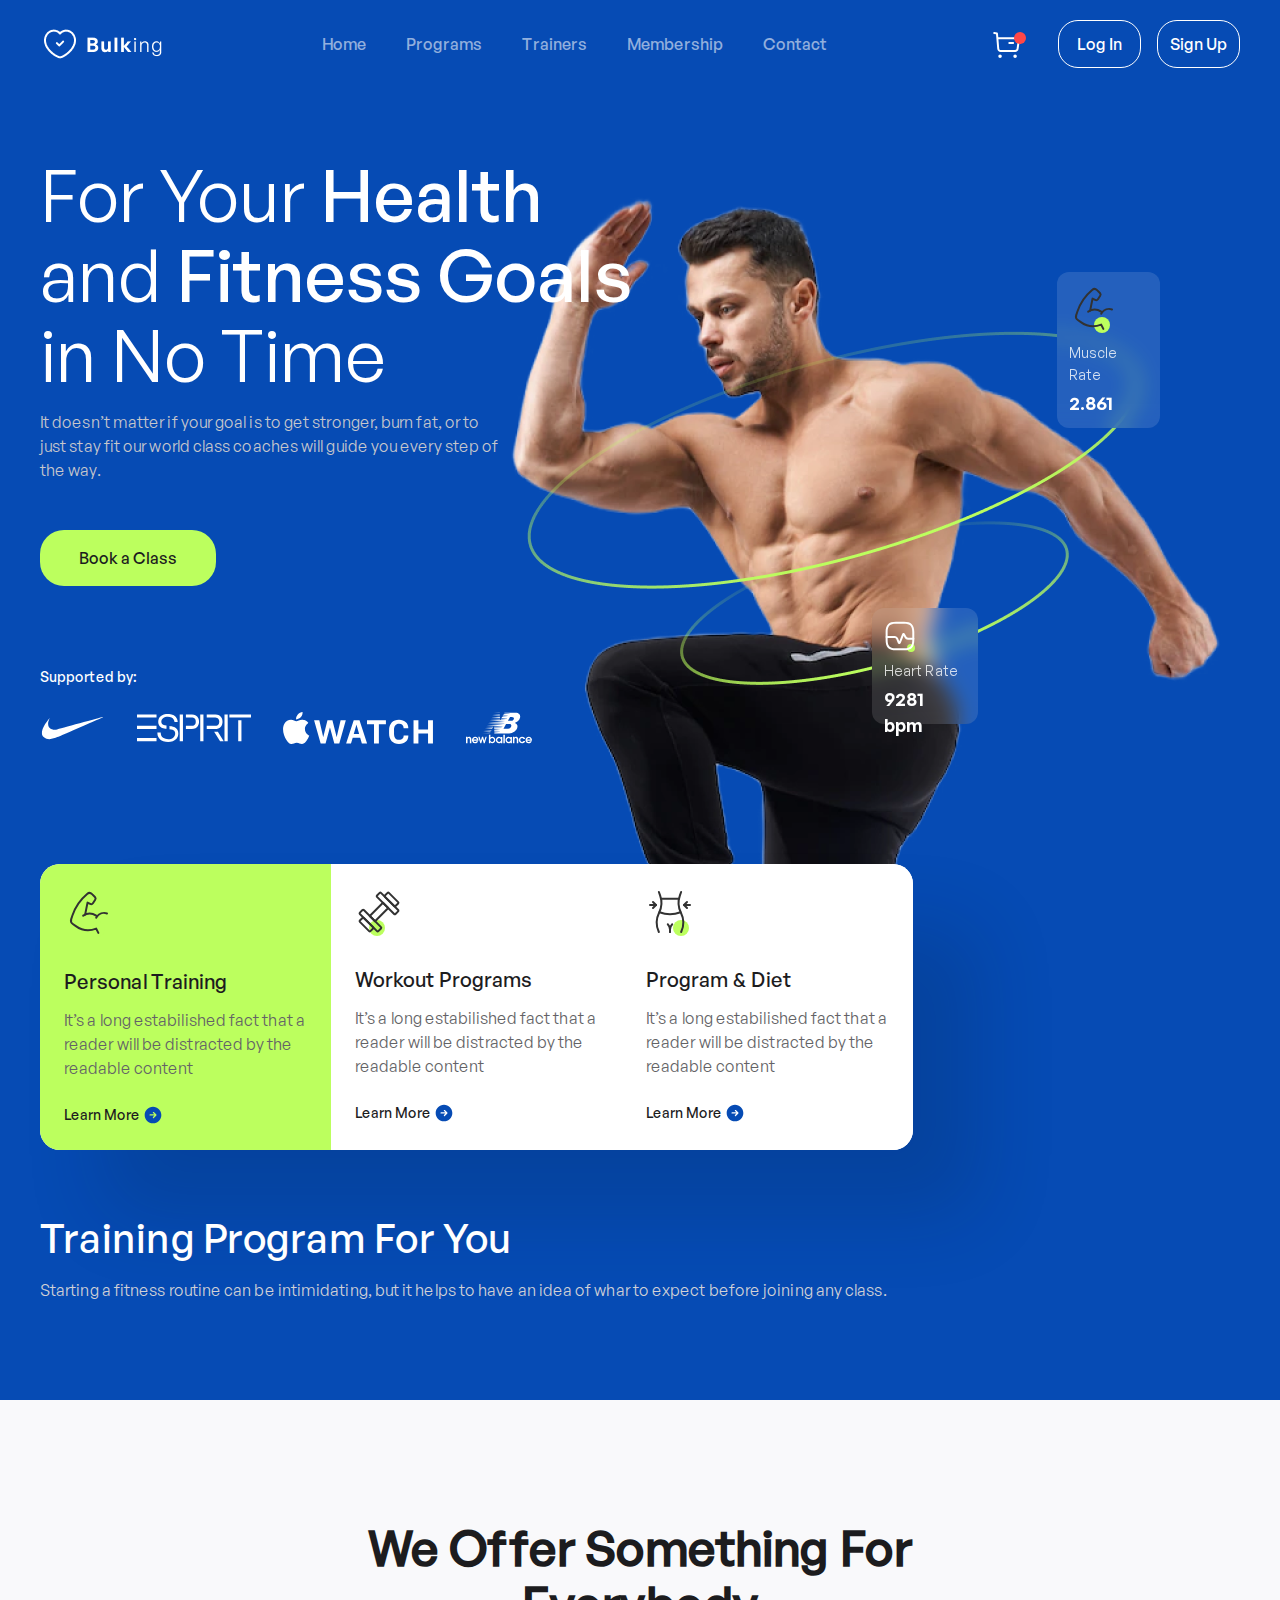
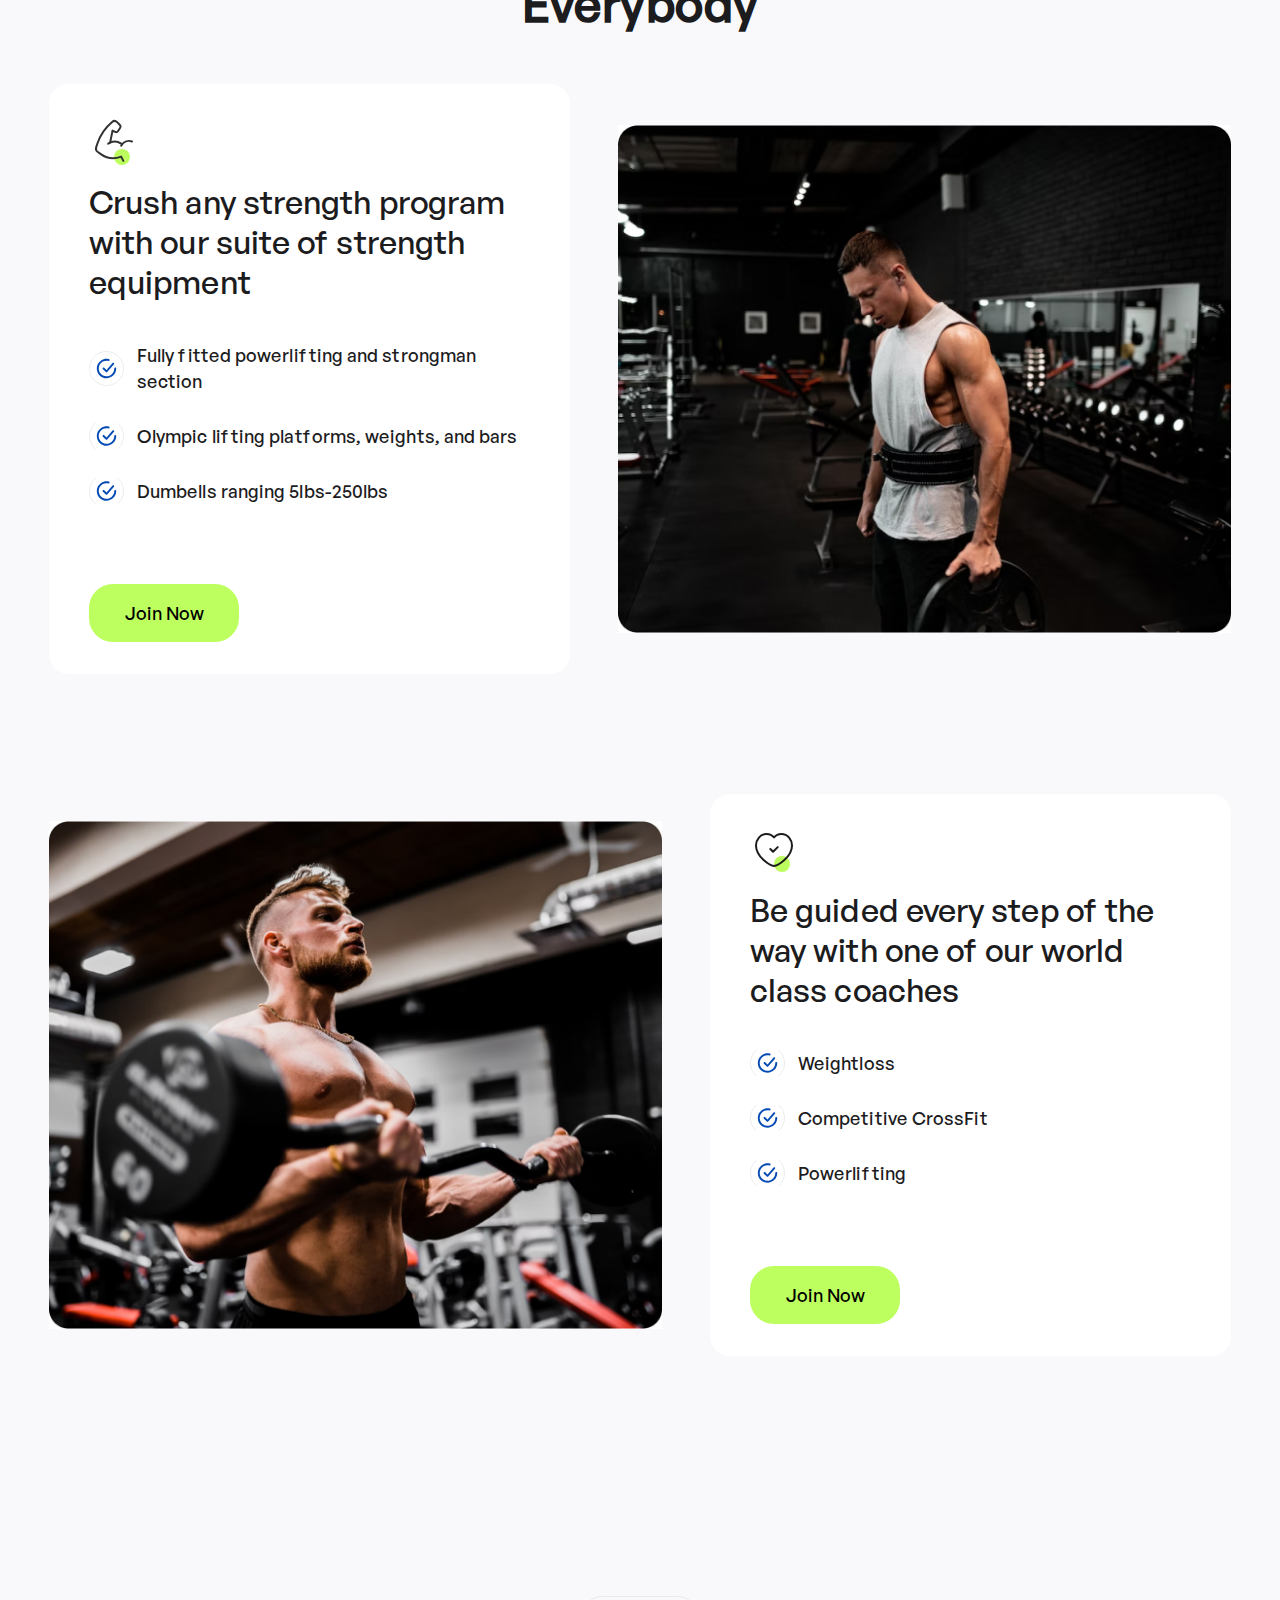
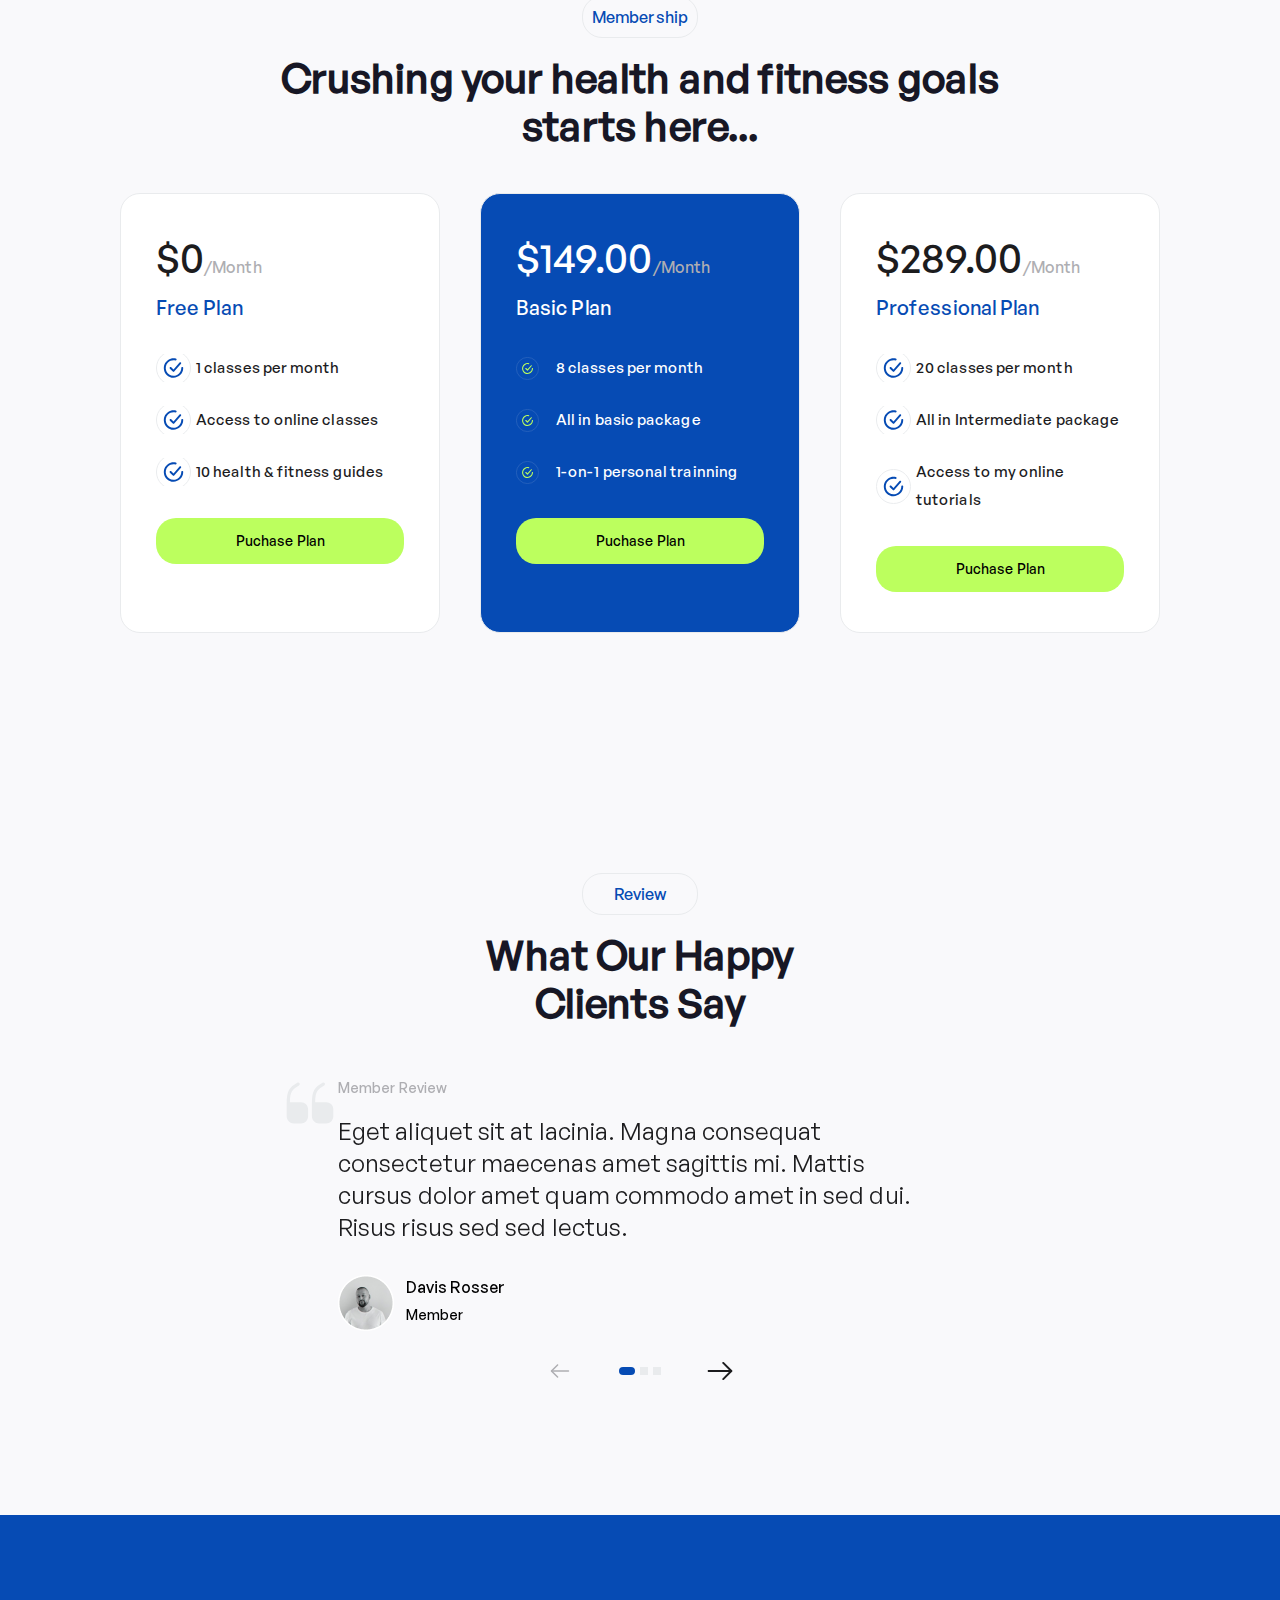
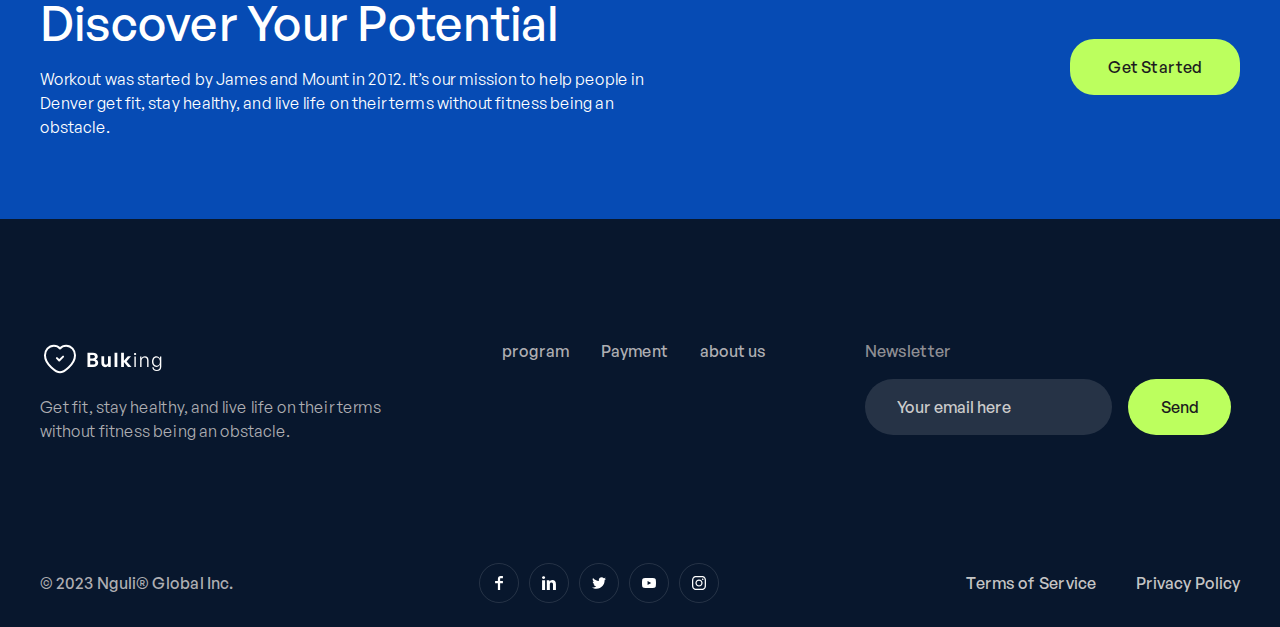
==== commit cbb58921: "commit" ====
--- a/index.html
+++ b/index.html
@@ -455,7 +455,7 @@
                 <label for="number">Get the code by text message </label>
                 <span>(SM) at +1 21 726 918</span>
             </div>
-            <button class="form-btn">Continue</button>
+            <button class="form-btn btn-confirm">Continue</button>
             <button class="pop-up-close"></button>
         </div>
         <div class="pop-up-block pop-up-sequrity">
--- a/css/main.min.css
+++ b/css/main.min.css
@@ -1 +1 @@
-.slick-slider{position:relative;display:block;box-sizing:border-box;-webkit-user-select:none;-moz-user-select:none;user-select:none;-webkit-touch-callout:none;-khtml-user-select:none;touch-action:pan-y;-webkit-tap-highlight-color:rgba(0,0,0,0)}.slick-list{position:relative;display:block;overflow:hidden;margin:0;padding:0}.slick-list:focus{outline:none}.slick-list.dragging{cursor:pointer;cursor:hand}.slick-slider .slick-track,.slick-slider .slick-list{transform:translate3d(0, 0, 0)}.slick-track{position:relative;top:0;left:0;display:block;margin-left:auto;margin-right:auto}.slick-track:before,.slick-track:after{display:table;content:""}.slick-track:after{clear:both}.slick-loading .slick-track{visibility:hidden}.slick-slide{display:none;float:left;height:100%;min-height:1px}[dir=rtl] .slick-slide{float:right}.slick-slide img{display:block}.slick-slide.slick-loading img{display:none}.slick-slide.dragging img{pointer-events:none}.slick-initialized .slick-slide{display:block}.slick-loading .slick-slide{visibility:hidden}.slick-vertical .slick-slide{display:block;height:auto;border:1px solid rgba(0,0,0,0)}.slick-arrow.slick-hidden{display:none}@font-face{font-family:"GeneralSans-Regular";src:url("../fonts/GeneralSans-Regular.woff2") format("woff2"),url("../fonts/GeneralSans-Regular.woff") format("woff");font-weight:400;font-display:swap;font-style:normal}@font-face{font-family:"GeneralSans-Medium";src:url("../fonts/GeneralSans-Medium.woff2") format("woff2"),url("../fonts/GeneralSans-Medium.woff") format("woff");font-weight:500;font-display:swap;font-style:normal}@font-face{font-family:"GeneralSans-Semibold";src:url("../fonts/GeneralSans-Semibold.woff2") format("woff2"),url("../fonts/GeneralSans-Semibold.woff") format("woff");font-weight:600;font-display:swap;font-style:normal}@font-face{font-family:"Poppins-SemiBold";src:url("../fonts/Poppins-SemiBold.woff2") format("woff2"),url("../fonts/Poppins-SemiBold.woff") format("woff");font-weight:600;font-style:normal;font-display:swap}@font-face{font-family:"Inter-Bold";src:url("../fonts/Inter-Bold.woff2") format("woff2"),url("../fonts/Inter-Bold.woff") format("woff");font-weight:700;font-style:normal;font-display:swap}.select2-container{box-sizing:border-box;display:inline-block;margin:0;position:relative;vertical-align:middle}.select2-container .select2-selection--single{box-sizing:border-box;cursor:pointer;display:block;height:28px;-moz-user-select:none;user-select:none;-webkit-user-select:none}.select2-container .select2-selection--single .select2-selection__rendered{display:block;padding-left:8px;padding-right:20px;overflow:hidden;text-overflow:ellipsis;white-space:nowrap}.select2-container .select2-selection--single .select2-selection__clear{background-color:rgba(0,0,0,0);border:none;font-size:1em}.select2-container[dir=rtl] .select2-selection--single .select2-selection__rendered{padding-right:8px;padding-left:20px}.select2-container .select2-selection--multiple{box-sizing:border-box;cursor:pointer;display:block;min-height:32px;-moz-user-select:none;user-select:none;-webkit-user-select:none}.select2-container .select2-selection--multiple .select2-selection__rendered{display:inline;list-style:none;padding:0}.select2-container .select2-selection--multiple .select2-selection__clear{background-color:rgba(0,0,0,0);border:none;font-size:1em}.select2-container .select2-search--inline .select2-search__field{box-sizing:border-box;border:none;font-size:100%;margin-top:5px;margin-left:5px;padding:0;max-width:100%;resize:none;height:18px;vertical-align:bottom;font-family:sans-serif;overflow:hidden;word-break:keep-all}.select2-container .select2-search--inline .select2-search__field::-webkit-search-cancel-button{-webkit-appearance:none}.select2-dropdown{background-color:#fff;border:1px solid #aaa;border-radius:4px;box-sizing:border-box;display:block;position:absolute;left:-100000px;width:100%;z-index:1051}.select2-results{display:block}.select2-results__options{list-style:none;margin:0;padding:0}.select2-results__option{padding:6px;-moz-user-select:none;user-select:none;-webkit-user-select:none}.select2-results__option--selectable{cursor:pointer}.select2-container--open .select2-dropdown{left:0}.select2-container--open .select2-dropdown--above{border-bottom:none;border-bottom-left-radius:0;border-bottom-right-radius:0}.select2-container--open .select2-dropdown--below{border-top:none;border-top-left-radius:0;border-top-right-radius:0}.select2-search--dropdown{display:block;padding:4px}.select2-search--dropdown .select2-search__field{padding:4px;width:100%;box-sizing:border-box}.select2-search--dropdown .select2-search__field::-webkit-search-cancel-button{-webkit-appearance:none}.select2-search--dropdown.select2-search--hide{display:none}.select2-close-mask{border:0;margin:0;padding:0;display:block;position:fixed;left:0;top:0;min-height:100%;min-width:100%;height:auto;width:auto;opacity:0;z-index:99;background-color:#fff;filter:alpha(opacity=0)}.select2-hidden-accessible{border:0 !important;clip:rect(0 0 0 0) !important;-webkit-clip-path:inset(50%) !important;clip-path:inset(50%) !important;height:1px !important;overflow:hidden !important;padding:0 !important;position:absolute !important;width:1px !important;white-space:nowrap !important}.select2-container--default .select2-selection--single{background-color:#fff;border:1px solid #aaa;border-radius:4px}.select2-container--default .select2-selection--single .select2-selection__rendered{color:#444;line-height:28px}.select2-container--default .select2-selection--single .select2-selection__clear{cursor:pointer;float:right;font-weight:bold;height:26px;margin-right:20px;padding-right:0px}.select2-container--default .select2-selection--single .select2-selection__placeholder{color:#999}.select2-container--default .select2-selection--single .select2-selection__arrow{height:26px;position:absolute;top:1px;right:1px;width:20px}.select2-container--default .select2-selection--single .select2-selection__arrow b{border-color:#888 rgba(0,0,0,0) rgba(0,0,0,0) rgba(0,0,0,0);border-style:solid;border-width:5px 4px 0 4px;height:0;left:50%;margin-left:-4px;margin-top:-2px;position:absolute;top:50%;width:0}.select2-container--default[dir=rtl] .select2-selection--single .select2-selection__clear{float:left}.select2-container--default[dir=rtl] .select2-selection--single .select2-selection__arrow{left:1px;right:auto}.select2-container--default.select2-container--disabled .select2-selection--single{background-color:#eee;cursor:default}.select2-container--default.select2-container--disabled .select2-selection--single .select2-selection__clear{display:none}.select2-container--default.select2-container--open .select2-selection--single .select2-selection__arrow b{border-color:rgba(0,0,0,0) rgba(0,0,0,0) #888 rgba(0,0,0,0);border-width:0 4px 5px 4px}.select2-container--default .select2-selection--multiple{background-color:#fff;border:1px solid #aaa;border-radius:4px;cursor:text;padding-bottom:5px;padding-right:5px;position:relative}.select2-container--default .select2-selection--multiple.select2-selection--clearable{padding-right:25px}.select2-container--default .select2-selection--multiple .select2-selection__clear{cursor:pointer;font-weight:bold;height:20px;margin-right:10px;margin-top:5px;position:absolute;right:0;padding:1px}.select2-container--default .select2-selection--multiple .select2-selection__choice{background-color:#e4e4e4;border:1px solid #aaa;border-radius:4px;box-sizing:border-box;display:inline-block;margin-left:5px;margin-top:5px;padding:0;padding-left:20px;position:relative;max-width:100%;overflow:hidden;text-overflow:ellipsis;vertical-align:bottom;white-space:nowrap}.select2-container--default .select2-selection--multiple .select2-selection__choice__display{cursor:default;padding-left:2px;padding-right:5px}.select2-container--default .select2-selection--multiple .select2-selection__choice__remove{background-color:rgba(0,0,0,0);border:none;border-right:1px solid #aaa;border-top-left-radius:4px;border-bottom-left-radius:4px;color:#999;cursor:pointer;font-size:1em;font-weight:bold;padding:0 4px;position:absolute;left:0;top:0}.select2-container--default .select2-selection--multiple .select2-selection__choice__remove:hover,.select2-container--default .select2-selection--multiple .select2-selection__choice__remove:focus{background-color:#f1f1f1;color:#333;outline:none}.select2-container--default[dir=rtl] .select2-selection--multiple .select2-selection__choice{margin-left:5px;margin-right:auto}.select2-container--default[dir=rtl] .select2-selection--multiple .select2-selection__choice__display{padding-left:5px;padding-right:2px}.select2-container--default[dir=rtl] .select2-selection--multiple .select2-selection__choice__remove{border-left:1px solid #aaa;border-right:none;border-top-left-radius:0;border-bottom-left-radius:0;border-top-right-radius:4px;border-bottom-right-radius:4px}.select2-container--default[dir=rtl] .select2-selection--multiple .select2-selection__clear{float:left;margin-left:10px;margin-right:auto}.select2-container--default.select2-container--focus .select2-selection--multiple{border:solid #000 1px;outline:0}.select2-container--default.select2-container--disabled .select2-selection--multiple{background-color:#eee;cursor:default}.select2-container--default.select2-container--disabled .select2-selection__choice__remove{display:none}.select2-container--default.select2-container--open.select2-container--above .select2-selection--single,.select2-container--default.select2-container--open.select2-container--above .select2-selection--multiple{border-top-left-radius:0;border-top-right-radius:0}.select2-container--default.select2-container--open.select2-container--below .select2-selection--single,.select2-container--default.select2-container--open.select2-container--below .select2-selection--multiple{border-bottom-left-radius:0;border-bottom-right-radius:0}.select2-container--default .select2-search--dropdown .select2-search__field{border:1px solid #aaa}.select2-container--default .select2-search--inline .select2-search__field{background:rgba(0,0,0,0);border:none;outline:0;box-shadow:none;-webkit-appearance:textfield}.select2-container--default .select2-results>.select2-results__options{max-height:200px;overflow-y:auto}.select2-container--default .select2-results__option .select2-results__option{padding-left:1em}.select2-container--default .select2-results__option .select2-results__option .select2-results__group{padding-left:0}.select2-container--default .select2-results__option .select2-results__option .select2-results__option{margin-left:-1em;padding-left:2em}.select2-container--default .select2-results__option .select2-results__option .select2-results__option .select2-results__option{margin-left:-2em;padding-left:3em}.select2-container--default .select2-results__option .select2-results__option .select2-results__option .select2-results__option .select2-results__option{margin-left:-3em;padding-left:4em}.select2-container--default .select2-results__option .select2-results__option .select2-results__option .select2-results__option .select2-results__option .select2-results__option{margin-left:-4em;padding-left:5em}.select2-container--default .select2-results__option .select2-results__option .select2-results__option .select2-results__option .select2-results__option .select2-results__option .select2-results__option{margin-left:-5em;padding-left:6em}.select2-container--default .select2-results__option--group{padding:0}.select2-container--default .select2-results__option--disabled{color:#999}.select2-container--default .select2-results__option--selected{background-color:#ddd}.select2-container--default .select2-results__option--highlighted.select2-results__option--selectable{background-color:#5897fb;color:#fff}.select2-container--default .select2-results__group{cursor:default;display:block;padding:6px}.select2-container--classic .select2-selection--single{background-color:#f7f7f7;border:1px solid #aaa;border-radius:4px;outline:0;background-image:linear-gradient(to bottom, #fff 50%, #eee 100%);background-repeat:repeat-x;filter:progid:DXImageTransform.Microsoft.gradient(startColorstr="#FFFFFFFF", endColorstr="#FFEEEEEE", GradientType=0)}.select2-container--classic .select2-selection--single:focus{border:1px solid #5897fb}.select2-container--classic .select2-selection--single .select2-selection__rendered{color:#444;line-height:28px}.select2-container--classic .select2-selection--single .select2-selection__clear{cursor:pointer;float:right;font-weight:bold;height:26px;margin-right:20px}.select2-container--classic .select2-selection--single .select2-selection__placeholder{color:#999}.select2-container--classic .select2-selection--single .select2-selection__arrow{background-color:#ddd;border:none;border-left:1px solid #aaa;border-top-right-radius:4px;border-bottom-right-radius:4px;height:26px;position:absolute;top:1px;right:1px;width:20px;background-image:linear-gradient(to bottom, #eee 50%, #ccc 100%);background-repeat:repeat-x;filter:progid:DXImageTransform.Microsoft.gradient(startColorstr="#FFEEEEEE", endColorstr="#FFCCCCCC", GradientType=0)}.select2-container--classic .select2-selection--single .select2-selection__arrow b{border-color:#888 rgba(0,0,0,0) rgba(0,0,0,0) rgba(0,0,0,0);border-style:solid;border-width:5px 4px 0 4px;height:0;left:50%;margin-left:-4px;margin-top:-2px;position:absolute;top:50%;width:0}.select2-container--classic[dir=rtl] .select2-selection--single .select2-selection__clear{float:left}.select2-container--classic[dir=rtl] .select2-selection--single .select2-selection__arrow{border:none;border-right:1px solid #aaa;border-radius:0;border-top-left-radius:4px;border-bottom-left-radius:4px;left:1px;right:auto}.select2-container--classic.select2-container--open .select2-selection--single{border:1px solid #5897fb}.select2-container--classic.select2-container--open .select2-selection--single .select2-selection__arrow{background:rgba(0,0,0,0);border:none}.select2-container--classic.select2-container--open .select2-selection--single .select2-selection__arrow b{border-color:rgba(0,0,0,0) rgba(0,0,0,0) #888 rgba(0,0,0,0);border-width:0 4px 5px 4px}.select2-container--classic.select2-container--open.select2-container--above .select2-selection--single{border-top:none;border-top-left-radius:0;border-top-right-radius:0;background-image:linear-gradient(to bottom, #fff 0%, #eee 50%);background-repeat:repeat-x;filter:progid:DXImageTransform.Microsoft.gradient(startColorstr="#FFFFFFFF", endColorstr="#FFEEEEEE", GradientType=0)}.select2-container--classic.select2-container--open.select2-container--below .select2-selection--single{border-bottom:none;border-bottom-left-radius:0;border-bottom-right-radius:0;background-image:linear-gradient(to bottom, #eee 50%, #fff 100%);background-repeat:repeat-x;filter:progid:DXImageTransform.Microsoft.gradient(startColorstr="#FFEEEEEE", endColorstr="#FFFFFFFF", GradientType=0)}.select2-container--classic .select2-selection--multiple{background-color:#fff;border:1px solid #aaa;border-radius:4px;cursor:text;outline:0;padding-bottom:5px;padding-right:5px}.select2-container--classic .select2-selection--multiple:focus{border:1px solid #5897fb}.select2-container--classic .select2-selection--multiple .select2-selection__clear{display:none}.select2-container--classic .select2-selection--multiple .select2-selection__choice{background-color:#e4e4e4;border:1px solid #aaa;border-radius:4px;display:inline-block;margin-left:5px;margin-top:5px;padding:0}.select2-container--classic .select2-selection--multiple .select2-selection__choice__display{cursor:default;padding-left:2px;padding-right:5px}.select2-container--classic .select2-selection--multiple .select2-selection__choice__remove{background-color:rgba(0,0,0,0);border:none;border-top-left-radius:4px;border-bottom-left-radius:4px;color:#888;cursor:pointer;font-size:1em;font-weight:bold;padding:0 4px}.select2-container--classic .select2-selection--multiple .select2-selection__choice__remove:hover{color:#555;outline:none}.select2-container--classic[dir=rtl] .select2-selection--multiple .select2-selection__choice{margin-left:5px;margin-right:auto}.select2-container--classic[dir=rtl] .select2-selection--multiple .select2-selection__choice__display{padding-left:5px;padding-right:2px}.select2-container--classic[dir=rtl] .select2-selection--multiple .select2-selection__choice__remove{border-top-left-radius:0;border-bottom-left-radius:0;border-top-right-radius:4px;border-bottom-right-radius:4px}.select2-container--classic.select2-container--open .select2-selection--multiple{border:1px solid #5897fb}.select2-container--classic.select2-container--open.select2-container--above .select2-selection--multiple{border-top:none;border-top-left-radius:0;border-top-right-radius:0}.select2-container--classic.select2-container--open.select2-container--below .select2-selection--multiple{border-bottom:none;border-bottom-left-radius:0;border-bottom-right-radius:0}.select2-container--classic .select2-search--dropdown .select2-search__field{border:1px solid #aaa;outline:0}.select2-container--classic .select2-search--inline .select2-search__field{outline:0;box-shadow:none}.select2-container--classic .select2-dropdown{background-color:#fff;border:1px solid rgba(0,0,0,0)}.select2-container--classic .select2-dropdown--above{border-bottom:none}.select2-container--classic .select2-dropdown--below{border-top:none}.select2-container--classic .select2-results>.select2-results__options{max-height:200px;overflow-y:auto}.select2-container--classic .select2-results__option--group{padding:0}.select2-container--classic .select2-results__option--disabled{color:gray}.select2-container--classic .select2-results__option--highlighted.select2-results__option--selectable{background-color:#3875d7;color:#fff}.select2-container--classic .select2-results__group{cursor:default;display:block;padding:6px}.select2-container--classic.select2-container--open .select2-dropdown{border-color:#5897fb}*{margin:0;padding:0;box-sizing:border-box}a{color:inherit;text-decoration:none}ul{list-style:none}button{border:0;background:rgba(0,0,0,0);cursor:pointer;font:inherit}img{max-width:100%;display:block}input{background:rgba(0,0,0,0);border:0;outline:0;font:inherit}input::-moz-placeholder{color:inherit;font:inherit}input::placeholder{color:inherit;font:inherit}textarea{background:rgba(0,0,0,0);border:0;outline:0;font:inherit}textarea::-moz-placeholder{color:inherit;font:inherit}textarea::placeholder{color:inherit;font:inherit}select{color:inherit;font:inherit}body{font-family:"GeneralSans-Medium";font-size:16px;line-height:24px;font-weight:500;color:#fff;letter-spacing:.005em;background:#f9f9fb;min-height:100vh;display:flex;flex-direction:column;min-width:320px}body.hiden{overflow-y:hidden}main{flex:1}.container{max-width:1200px;width:100%;margin:0 auto}@media(max-width: 1250px){.container{padding:0 10px}}.inner-title{font-size:40px;line-height:48px;color:#171725;text-align:center}.inner-subtitle{display:block;width:116px;padding:8px 0;margin:0 auto 16px;border:1px solid #e9ebed;border-radius:20px;color:#064bb4;text-align:center}.burger{display:none}@media(max-width: 980px){.burger{position:relative;z-index:5;display:block;width:60px;height:40px;background:url(../img/burger.svg) no-repeat center;transition:.3s linear}.burger.active{background:url(../img/close.svg) no-repeat center}.burger-black{background:url(../img/burger-black.svg) no-repeat center}}.header{height:88px}@media(max-width: 590px){.header{height:140px}}.header-fixed{padding:20px 0;position:fixed;top:0;left:0;right:0;z-index:3;background-color:#f9f9fb}@media(max-width: 590px){.header-fixed{height:140px}}.header-navbar{display:flex;justify-content:space-between;align-items:center}@media(max-width: 980px){.header-navbar{gap:30px}}@media(max-width: 980px){.header .nav{background:#064bb4;position:absolute;z-index:3;top:0;right:0;left:100%;bottom:0;height:100vh;display:flex;justify-content:center;align-items:center;overflow-x:hidden;transition:.4s linear}.header .nav.active{left:0}}.header .menu{display:flex;gap:40px}@media(max-width: 980px){.header .menu{flex-direction:column;align-items:center}}.header .link{color:#8e8e93;letter-spacing:.08px}.header .link.active{color:#1c1c1e}.header-block{display:flex;align-items:center;gap:32px}@media(max-width: 980px){.header-block{flex:1;justify-content:flex-end}}@media(max-width: 590px){.header-block{position:absolute;top:75px;left:0;width:100%;justify-content:center}}.header .acuont{display:flex;gap:16px}@media(max-width: 590px){.header .acuont{gap:32px}}.header .acuont .link{text-transform:capitalize;line-height:22px;padding:12px 0;color:#1c1c1e;text-align:center;width:83px;border:1px solid #000;border-radius:20px;transition:.3s linear}.header .acuont .link.active{background:#bcff5e;color:#1c1c1e;pointer-events:none;border-color:rgba(0,0,0,0)}.hero{padding-bottom:98px;background:#064bb4}.hero .header .link{color:#fff;opacity:.56}.hero .header .link:hover{opacity:1}.hero .header .header-fixed{background-color:#064bb4}.hero .header .acuont .link{border:1px solid #fff;color:#fff;opacity:1}.hero .header .acuont .link.active,.hero .header .acuont .link:hover{background:#bcff5e;color:#1c1c1e}.hero-midle{display:flex;background:url(../img/main.png) no-repeat right -20px bottom -185px;padding:66px 0 120px;justify-content:space-between}@media(max-width: 980px){.hero-midle{background:none}}.hero-content{max-width:616px;width:100%}@media(max-width: 850px){.hero-content{max-width:100%}}.hero-title{font-family:"GeneralSans-Regular";font-size:72px;line-height:80px;font-weight:400}.hero-title span{font-family:"GeneralSans-Medium";font-size:72px;line-height:80px;font-weight:500}@media(max-width: 390px){.hero-title{font-size:52px;line-height:70px}}.hero-text{font-family:"GeneralSans-Regular";font-size:16px;line-height:24px;font-weight:400;color:#c7c7cc;margin:16px 0 48px;max-width:462px;width:100%}.hero-link{display:block;margin-bottom:80px;padding:16px 0;text-align:center;width:176px;background:#bcff5e;border-radius:24px;color:#1c1c1e}.hero-brand span{margin-bottom:24px;display:block;font-size:14px;line-height:22px}.hero-brand-img{display:flex;gap:32px}.hero-bottom{display:flex;gap:64px;flex-wrap:wrap}.hero-program{display:flex;background:#fff;box-shadow:64px 64px 80px rgba(8,23,45,.16);border-radius:20px}@media(max-width: 980px){.hero-program{justify-content:center;flex-wrap:wrap;gap:30px;padding:20px 0}}.hero-program .program-block{width:291px;padding:24px;cursor:pointer;transition:.3s linear;background:#fff}@media(max-width: 980px){.hero-program .program-block{box-shadow:0 12px 10px rgba(233,235,237,.5490196078)}}.hero-program .program-block.active{background-color:#bcff5e}.hero-program .program-block:first-child{border-radius:20px 0 0 20px}.hero-program .program-block:last-child{border-radius:0 20px 20px 0}.hero-program .program-title{display:block;font-size:20px;line-height:28px;color:#1c1c1e;margin:24px 0 12px}.hero-program .program-text{color:#636366;font-family:"GeneralSans-Regular";font-size:16px;line-height:24px;font-weight:400;margin-bottom:24px}.hero-program .program-link{display:block;font-size:14px;line-height:22px;color:#1c1c1e;width:98px;background:url(../img/arow-icon.svg) no-repeat right center}.hero-brend-img{display:flex;gap:32px;flex-wrap:wrap}@media(max-width: 450px){.hero-brend-img{justify-content:center}}.hero .program-descript .title{font-size:40px;line-height:48px}.hero .program-descript .text{font-family:"GeneralSans-Regular";font-size:16px;line-height:24px;font-weight:400;color:#d1d1d6;margin-top:16px}.hero .rate{width:348px;position:relative}@media(max-width: 980px){.hero .rate{width:200px}}@media(max-width: 850px){.hero .rate{display:none}}.hero .rate-muscle{padding:12px;width:103px;background:rgba(255,255,255,.12);-webkit-backdrop-filter:blur(10px);backdrop-filter:blur(10px);border-radius:12px;position:absolute;right:80px;top:20%}@media(max-width: 980px){.hero .rate-muscle{top:0;right:0}}.hero .rate .title{font-family:"GeneralSans-Regular";font-size:14px;line-height:22px;font-weight:400;opacity:.8;margin:8px 0 4px;display:block}.hero .rate .text{font-family:"GeneralSans-Semibold";font-size:18px;line-height:26px;font-weight:600}.hero .rate-heart{width:106px;height:116px;background:rgba(255,255,255,.12);-webkit-backdrop-filter:blur(10px);backdrop-filter:blur(10px);border-radius:12px;padding:12px;position:absolute;left:-20px;bottom:20px}@media(max-width: 980px){.hero .rate-heart{left:auto;bottom:0;right:0}}.offer{padding:120px 0}.offer-title{font-size:48px;line-height:56px;text-transform:capitalize;max-width:582px;width:100%;color:#1c1c1e;text-align:center;margin:0 auto 52px auto}.offer-wrapper{display:flex;align-items:center;justify-content:center;flex-direction:row;gap:48px;flex-wrap:wrap}.offer-wrapper:nth-of-type(even){flex-direction:row-reverse;margin-top:120px}.offer-content{max-width:521px;width:100%;color:#1c1c1e;border-radius:20px;background-color:#fff;padding:32px 40px}.offer-content .title{display:block;font-size:32px;line-height:40px;margin:16px 0 40px}@media(max-width: 590px){.offer-content{padding:15px 20px}}.offer-item{padding-left:48px;background:url(../img/checkes.svg) no-repeat left center;font-size:18px;line-height:26px}.offer-item:not(:last-child){margin-bottom:29px}.offer-btn{display:block;width:150px;padding:16px 0;font-size:18px;line-height:26px;margin-top:80px;background:#bcff5e;border-radius:24px}.offer-img{max-width:613px;width:100%}.membership{padding:120px 0}.membership-title{max-width:776px;width:100%;margin:0 auto}.membership-wrapper{display:flex;justify-content:center;gap:40px;margin-top:43px;flex-wrap:wrap}.membership-plan{padding:40px 35px;background:#fff;border:1px solid #e9ebed;border-radius:20px;width:320px;color:#1c1c1e;transition:.3s linear;cursor:pointer}.membership-plan.active{background:#064bb4;color:#fff}.membership-plan.active .membership-item{background:url(../img/checked-active.svg) no-repeat left center}.membership-plan.active .plan{color:#fff}.membership-plan .price{display:block;font-size:40px;line-height:48px;margin-bottom:12px}.membership-plan .price small{font-size:16px;line-height:24px;color:#aeaeb2}.membership-plan .plan{display:block;font-size:20px;line-height:28px;color:#064bb4}.membership-list{margin:32px 0}.membership-item{padding-left:40px;font-size:15px;line-height:28px;background:url(../img/checkes.svg) no-repeat left center}.membership-item:not(:last-child){margin-bottom:24px}.membership-btn{padding:12px 16px;text-align:center;width:100%;background:#bcff5e;border-radius:20px;font-size:14px;line-height:22px}.review{padding:120px 0 184px}.review-title{width:317px;margin:0 auto 48px}.review .slider-wrapper{max-width:604px;width:100%;margin:0 auto;position:relative}.review .slider-wrapper::after{content:"";position:absolute;left:-56px;top:0;width:56px;height:56px;background:url(../img/quote-up.svg) no-repeat center}@media(max-width: 768px){.review .slider-wrapper::after{display:none}}.review .slider-wrapper .slider-subtitle{font-size:14px;line-height:22px;color:#aeaeb2}.review .slider-wrapper .slider-text{margin:16px 0 32px;font-family:"GeneralSans-Regular";font-size:24px;line-height:32px;font-weight:400;color:#1c1c1e}.review .slider-avatar{position:relative;padding-left:68px;height:56px}.review .slider-avatar figure{position:absolute;left:0}.review .avatar-name{display:block;font-size:16px;line-height:24px;color:#000;margin-bottom:5px}.review .avatar-job{display:block;font-weight:400;font-size:14px;line-height:22px;color:#000}.review .slick-btn{position:absolute;width:32px;height:32px;display:flex;justify-content:center;align-items:center;bottom:-56px;transition:.3s linear}.review .slick-next{right:42%;background:url(../img/arrow-right.svg) no-repeat center}.review .slick-next.active{background:url(../img/arrow-big-right.svg) no-repeat center}.review .slick-prev{left:42%;background:url(../img/arrow-left.svg) no-repeat center}.review .slick-prev.active{background:url(../img/arrow-big-left.svg) no-repeat center}.review .slick-dots{display:flex;gap:5px;position:absolute;bottom:-44px;left:50%;transform:translateX(-50%)}.review .slick-dots li{font-size:0;line-height:0;width:8px;height:8px;background:#e9ebed;transition:.3s linear}.review .slick-dots li.slick-active{width:16px;border-radius:8px;background:#064bb4}.review .slick-dots button{font-size:0;line-height:0}.started{background:#064bb4;padding:80px 0}.started-wrapper{display:flex;align-items:center;justify-content:space-between;gap:50px;flex-wrap:wrap}.started-content{max-width:627px;width:100%}.started-title{font-size:48px;line-height:56px;font-weight:500;margin-bottom:16px}.started-text{font-family:"GeneralSans-Regular";font-size:16px;line-height:24px;font-weight:400}.started-link{display:block;text-align:center;width:170px;background:#bcff5e;border-radius:24px;padding:16px 0;color:#1c1c1e}.programs{padding:74px 0 120px}.programs .hero-program{justify-content:center;box-shadow:none;background:rgba(0,0,0,0)}.programs-title{max-width:426px;width:100%;margin:0 auto 48px}.faqs{padding:120px 0 120px;color:#1c1c1e}@media(max-width: 768px){.faqs{padding:0}}.faqs-wrapper{display:flex;align-items:flex-start;gap:80px;flex-wrap:wrap;justify-content:center}.faqs-title{font-size:72px;line-height:80px;padding-bottom:16px}.faqs-content{max-width:421px;width:100%}.faqs-tabs{max-width:699px;width:100%}.faqs-text{font-weight:400;line-height:24px;font-size:16px;color:#636366;padding-bottom:48px}.faqs-link{border-radius:24px;background:#bcff5e;display:block;max-width:176px;width:100%;padding:16px;text-align:center}.faqs .tabs-title{display:block;font-size:24px;line-height:32px;max-width:504px;width:100%;margin-bottom:36px}.faqs .tab-block-title{display:block;font-size:20px;line-height:28px;letter-spacing:.1px;position:relative;cursor:pointer;margin-bottom:0}.faqs .tab-block-title::after{content:"";width:24px;height:24px;position:absolute;right:0;top:50%;transform:translateY(-50%);background:url(../img/plus-circle.svg) no-repeat center;transition:.3s linear}.faqs .tab-block-title.active{pointer-events:none;margin-bottom:15px}.faqs .tab-block-title.active::after{background:url(../img/minus-cirlce.svg) no-repeat center}.faqs .tab-block{padding:12px 0}.faqs .tab-block:not(:last-child){margin-bottom:15px}.faqs .tab-content{display:none}.trainning{color:#1c1c1e;padding:48px 0 182px}@media(max-width: 450px){.trainning{padding:48px 0}}.trainning-title{font-size:72px;line-height:80px;letter-spacing:.36px}@media(max-width: 450px){.trainning-title{font-size:60px;line-height:70px}}.trainning-title span{font-weight:400}@media(max-width: 590px){.trainning-title span{display:block}}.trainning-subtitle{display:block;font-weight:400;letter-spacing:.08px;max-width:462px;width:100%;color:#636366}.trainning .burger{background:url(../img/burger-black.svg) no-repeat center}.trainning-wrapper{display:flex;gap:80px;flex-wrap:wrap;justify-content:center;align-items:flex-start}@media(max-width: 1200px){.trainning-wrapper{gap:40px}}.trainning-content{max-width:720px;width:100%}.trainning-detales{max-width:400px;width:100%}@media(max-width: 590px){.trainning-detales{max-width:100%}}.trainning-features{display:flex;gap:24px;margin-top:32px;flex-wrap:wrap}.trainning .features-block{display:flex;gap:8px}.trainning-video{margin:32px 0;max-width:720px;width:100%;position:relative}.trainning-video::after{content:"";position:absolute;z-index:1;top:0;right:0;bottom:0;left:0;background:url(../img/video.jpg) no-repeat center;transition:.2s linear}.trainning-video.hide::after{opacity:0;z-index:-1}.trainning-video video{width:99%;border-radius:16px}.trainning .video-btn{width:64px;height:64px;position:absolute;left:50%;top:50%;transform:translate(-50%, -50%);z-index:2;cursor:pointer;background:url(../img/play.png) no-repeat center;border-radius:50%;transition:.2s linear}.trainning .video-btn.hide{opacity:0;z-index:-1}.trainning h2{margin-bottom:16px}.trainning .trainning-text{margin-bottom:32px;color:#636366}.trainning-detales{display:flex;flex-direction:column;padding:24px;background:#fff;border-radius:20px}.trainning .detales-title{font-size:18px;font-weight:600;line-height:26px;letter-spacing:.09px;margin-bottom:8px}.trainning .detales-text{font-weight:400;letter-spacing:.08px;color:#636366}.trainning .detales-list{margin:32px 0;display:flex;flex-direction:column;justify-content:center;align-items:flex-start;gap:16px}.trainning .detales-item{color:#8e8e93;background-position:left center;background-repeat:no-repeat;padding-left:36px}.trainning .detales-item.clock{background-image:url(../img/clock.svg)}.trainning .detales-item.star{background-image:url(../img/star.svg)}.trainning .detales-item.award{background-image:url(../img/award.svg)}.trainning .detales-item.calendar{background-image:url(../img/calendar.svg)}.trainning .detales-item span{color:#1c1c1e}.trainning .detales-btn{max-width:351px;width:100%;text-align:center;background:#bcff5e;padding:16px;border-radius:24px;margin:0 auto}.allplans{padding:66px 0 40px}.allplans-title{max-width:530px;width:100%;margin:0 auto 55px}.allplans .plans{display:flex;gap:32px;justify-content:center;flex-wrap:wrap}.allplans .plan-block{width:288px;padding:32px 24px;border-radius:24px;background:#fff;color:#1c1c1e;transition:.3s linear;cursor:pointer}.allplans .plan-block.active{background:#064bb4}.allplans .plan-block.active .prise{color:#fff}.allplans .plan-block.active .plan-title{color:#fff}.allplans .plan-block.active .plan-text{color:#f2f2f7}.allplans .plan-prise{display:flex;align-items:flex-end;gap:5px;color:#1c1c1e;text-align:center;font-size:40px;line-height:48px;letter-spacing:.2px}.allplans .plan-prise .month{color:#aeaeb2;font-size:16px;line-height:24px;letter-spacing:.08px}.allplans .plan-title{display:block;color:#064bb4;font-size:20px;line-height:28px;letter-spacing:.1px;margin:12px 0 16px}.allplans .plan-text{color:#3a3a3c;margin-bottom:24px}.allplans .plan-link{border-radius:20px;background:#bcff5e;display:block;padding:12px 0;font-size:14px;letter-spacing:.07px;line-height:22px;text-align:center}.allplans .plan-table{margin-top:40px;position:relative;height:620px}.allplans .table{display:block;width:100%;color:#1c1c1e;position:absolute;left:0;right:0;top:0;bottom:0;opacity:0;z-index:-1}.allplans .table.active{opacity:1;z-index:1}.allplans .table tbody{width:100%;display:block}.allplans .table tr:first-child{padding:16px 12px}.allplans .table tr:first-child th{color:#064bb4;font-family:"GeneralSans-Semibold";font-size:18px;line-height:24px;font-weight:600;letter-spacing:.09px}.allplans .table tr{display:flex;justify-content:space-between;padding:16px 12px;width:100%}.allplans .table tr:nth-child(odd){background:#fff}.allplans .table td{width:25.5%}.allplans .table td:first-child{width:20%}.allplans .table td:not(:first-child){text-align:center}.allplans .table .checked{background:url(../img/checked.svg) no-repeat center}.allplans .table .checked-error{background:url(../img/error-checked.svg) no-repeat center}.program-plan{padding-top:48px}.program-plan .content-title{color:#1c1c1e;font-size:72px;line-height:80px;letter-spacing:.36px}.program-plan .content-title span{font-weight:400}.program-plan .content-subtitle{max-width:462px;width:100%;color:#636366;font-weight:400;letter-spacing:.08px;margin-top:16px}.program-plan .content-features{display:flex;gap:24px;margin-top:32px}.program-plan .content-features-block{display:flex;align-items:center;padding:12px;border-radius:16px;background:#f9f9fb;-webkit-backdrop-filter:blur(10px);backdrop-filter:blur(10px);gap:8px}.program-plan .content-features-block .features-block-number{display:block;color:#aeaeb2;font-size:14px;line-height:22px;letter-spacing:.07px}.program-plan .content-features-block .features-block-text{display:block;color:#064bb4;font-size:18px;line-height:26px;letter-spacing:.09px}.program-plan .content-article{max-width:721px;width:100%}.program-plan .content-article h2{color:#1c1c1e;font-size:24px;font-weight:500;line-height:32px;letter-spacing:.12px;margin:32px 0 16px}.program-plan .content-article p{color:#636366;font-size:18px;font-weight:400;line-height:26px;letter-spacing:.09px}.program-plan .content-article ol{margin-top:20px;margin-left:20px}.program-plan .content-article li{color:#636366;font-size:18px;font-weight:400;line-height:26px;letter-spacing:.09px}.program-plan .package-reserve{color:#1c1c1e;max-width:399px;width:100%;border-radius:20px;background:#fff;padding:24px}.program-plan .program-plan-wrapper{display:flex;align-items:center;gap:80px;flex-wrap:wrap}.program-plan .package-title{font-family:"GeneralSans-Medium";font-size:18px;line-height:26px;font-weight:600;color:#1c1c1e;letter-spacing:.09px}.program-plan .package-text{font-family:"GeneralSans-Regular";font-size:16px;line-height:24px;font-weight:400;color:#636366;letter-spacing:.08px;margin-bottom:32px}.program-plan .features-list-subtitle{display:block;font-family:"GeneralSans-Semibold";font-size:16px;line-height:24px;font-weight:500;font-size:16px;font-weight:500;line-height:24px;letter-spacing:.08px;margin-bottom:16px}.program-plan .features-list-items{display:flex;gap:20px;flex-direction:column}.program-plan .features-item{background:url(../img/checkes.svg) no-repeat left center;padding-left:40px;color:#1c1c1e;font-size:16px;line-height:30px;letter-spacing:.08px}.program-plan .select-title{display:block;color:#1c1c1e;font-size:14px;line-height:22px;letter-spacing:.07px;margin:32px 0 8px}.program-plan .select option{width:350px}.program-plan .select{width:350px}.program-plan .select2-container .select2-selection--single{height:52px}.program-plan .select2-container .select2-selection--single .select2-selection__rendered{padding:14px 36px 14px 16px}.program-plan .select2-container--default .select2-selection--single .select2-selection__rendered{color:#aeaeb2;font-family:"GeneralSans-Medium";font-size:16px;line-height:24px;font-weight:500;letter-spacing:.08px}.program-plan .select2-container--default .select2-selection--single .select2-selection__arrow b{border-color:#292d32 rgba(0,0,0,0) rgba(0,0,0,0) rgba(0,0,0,0);border-style:solid;border-width:10px 10px 0 10px;height:0;left:auto;margin-left:-16px;margin-top:8px;position:absolute;top:50%;width:0}.program-plan .select2-container--default .select2-selection--single{background-color:#fff;border:1px solid #aaa;border-radius:16px}.program-plan .price-permonth{margin:32px 0}.program-plan .permonth-number{color:#000;font-size:40px;line-height:48px;letter-spacing:.2px}.program-plan .per-month-text{color:#8e8e93;font-family:"GeneralSans-Regular";font-size:14px;line-height:22px;font-weight:400;letter-spacing:.07px}.program-plan .package-btn{padding:16px;border-radius:24px;border:1px solid #1c1c1e;max-width:351px;width:100%;margin-top:24px;transition:.3s linear}.program-plan .package-btn:hover,.program-plan .package-btn:focus{transition:.3s linear;transform:scale(0.95)}.program-plan .plan-link{border:none;background:#bcff5e;margin:auto}.select2-results__option{color:#aeaeb2}.select2-container--default .select2-results__option--highlighted.select2-results__option--selectable{color:#fff}.payment{color:#09080d;padding:74px 0 120px}.payment-wrapper{display:flex;gap:79px;align-items:flex-start}.payment-title{font-size:32px;line-height:40px;letter-spacing:.16px;margin-bottom:48px}.payment-detales{max-width:722px;width:100%}.payment-subtitle{font-size:20px;line-height:28px;letter-spacing:.1px}.payment-method{display:flex;align-items:center;padding:24px 16px;border-radius:32px;border:1px solid #e9ebed;background:#fff;margin-top:24px}.payment-method input{width:0;height:0;position:absolute}.payment-method input:checked~label::before{background:url(../img/checked-payment.svg) no-repeat center}.payment-method label{width:100%}.payment-method label::before{content:"";display:block;width:24px;height:24px;border-radius:50%;border:1px solid #e9ebed}.payment-method .paypal{background:url(../img/paypal.svg) no-repeat left 60px center}.payment-method .pay{background:url(../img/applepay.svg) no-repeat left 60px center}.payment-text{display:block;color:#8e8e93;letter-spacing:.08px;margin:32px 0}.payment-field{display:flex;flex-direction:column;gap:8px;margin-bottom:24px}.payment-field label{color:#1c1c1e;font-size:14px;line-height:22px;letter-spacing:.07px}.payment-field input{max-width:721px;width:100%;padding:14px 16px;border-radius:24px;border:1px solid #e9ebed;background:#fff}.payment-code{display:flex;gap:25px;margin-bottom:24px}.payment-code .code-info{width:224px;display:flex;flex-direction:column;gap:8px}.payment-code .code-info input{padding:14px 16px;border-radius:24px;border:1px solid #e9ebed;background:#fff}.payment-code label{color:#1c1c1e;font-size:14px;line-height:22px;letter-spacing:.07px}.payment .save-card{margin-bottom:48px}.payment .save-card label{display:flex;align-items:center;width:115px;gap:12px}.payment .save-card label::before{content:"";display:block;width:24px;height:24px;border-radius:50%;border:1px solid #e9ebed;background:#fff}.payment .save-card input{width:0;height:0;position:absolute}.payment .save-card input:checked~label::before{background:url(../img/checked-payment.svg) no-repeat center}.payment .payment-btn{color:#1c1c1e;letter-spacing:.08px;border-radius:24px;background:#bcff5e;padding:16px 0;width:204px}.payment-reserve{display:flex;flex-direction:column;gap:32px;margin-top:56px;padding:24px;border-radius:20px;background:#fff}.payment .permonth-number{color:#000;font-size:40px;line-height:48px;letter-spacing:.2px}.payment .per-month-text{color:#8e8e93;font-family:"GeneralSans-Regular";font-size:14px;line-height:22px;font-weight:400;letter-spacing:.07px}.payment-serve-title{display:block;color:#1c1c1e;font-size:18px;font-weight:600;line-height:26px;letter-spacing:.09px;margin-bottom:8px}.payment-serve-text{color:#636366;font-size:16px;font-weight:400;line-height:24px;letter-spacing:.08px}.payment .features-list-subtitle{display:block;color:#1c1c1e;letter-spacing:.08px}.payment .features-item{background:url(../img/checkes.svg) no-repeat left center;padding-left:40px;color:#1c1c1e;line-height:34px;letter-spacing:.08px;margin-top:16px}.payment .select-title{display:block;color:#1c1c1e;font-size:14px;line-height:22px;letter-spacing:.07px;margin-bottom:8px}.payment .select option{width:350px}.payment .select{width:350px}.payment .select2-container .select2-selection--single{height:52px}.payment .select2-container .select2-selection--single .select2-selection__rendered{padding:14px 36px 14px 16px}.payment .select2-container--default .select2-selection--single .select2-selection__rendered{color:#aeaeb2;font-family:"GeneralSans-Medium";font-size:16px;line-height:24px;font-weight:500;letter-spacing:.08px}.payment .select2-container--default .select2-selection--single .select2-selection__arrow b{border-color:#292d32 rgba(0,0,0,0) rgba(0,0,0,0) rgba(0,0,0,0);border-style:solid;border-width:10px 10px 0 10px;height:0;left:auto;margin-left:-16px;margin-top:8px;position:absolute;top:50%;width:0}.payment .select2-container--default .select2-selection--single{background-color:#fff;border:1px solid #aaa;border-radius:16px}.about-me{padding-bottom:0}.about-me .hero-midle{flex-direction:column;align-items:center;padding:79px 0 0;background:rgba(0,0,0,0)}.about-me .hero-content{max-width:100%;display:flex;justify-content:space-between;gap:50px;align-items:flex-start}.about-me-hero{max-width:485px;width:100%}.about-me .hero-subtitle{color:#bcff5e;font-size:14px;line-height:22px;letter-spacing:.07px;border-radius:20px;border:1px solid #bcff5e;padding:8px 0;width:97px;display:block;margin-bottom:12px;text-align:center}.about-me .hero-title{display:flex;flex-wrap:wrap;-moz-column-gap:6px;column-gap:6px}.about-me .hero-story{padding-top:50px;max-width:532px;width:100%}.about-me .hero-story span{display:block;margin-bottom:16px;font-size:24px;line-height:32px;letter-spacing:.12px}.about-me .hero-story p{color:#d1d1d6;font-size:18px;font-weight:400;line-height:26px;letter-spacing:.09px}.about-me .rate{width:595px;background:url(../img/aboutme-img.png) no-repeat center bottom;height:513px;margin-top:-40px}.about-me .rate-muscle{padding:20px;width:213px;border-radius:12px;position:absolute;right:-50px;top:40px;display:flex;gap:8px;align-items:flex-start}.about-me .rate-muscle .title{letter-spacing:.16px;font-family:"GeneralSans-Medium";font-size:32px;line-height:1;font-weight:500;margin:0;margin-bottom:10px}.about-me .rate-muscle .text{font-size:14px;font-weight:400;line-height:22px;letter-spacing:.07px;font-family:"GeneralSans-Regular";font-size:14px;line-height:22px;font-weight:400}.about-me .rate-heart{padding:20px;width:213px;border-radius:12px;position:absolute;display:flex;gap:8px;align-items:flex-start;left:-80px;bottom:90px}.about-me .rate-heart .title{letter-spacing:.16px;font-family:"GeneralSans-Medium";font-size:32px;line-height:1;font-weight:500;margin:0;margin-bottom:10px}.about-me .rate-heart .text{font-size:14px;font-weight:400;line-height:22px;letter-spacing:.07px;font-family:"GeneralSans-Regular";font-size:14px;line-height:22px;font-weight:400}.about-me .reverse{margin-bottom:120px}.about-me .offer-content{max-width:473px;padding:64px 40px}.about-me .offer-content .title{margin:12px 0 24px}.about-me .offer-img{max-width:631px}.about-me .offer-content-text{color:#1c1c1e;font-family:"GeneralSans-Medium";font-size:18px;line-height:26px;font-weight:500;letter-spacing:.09px}.contact{padding:74px 0 120px}.contact-title{color:#1c1c1e;font-size:72px;font-weight:500;line-height:80px;letter-spacing:.36px}.contact-title span{font-family:"GeneralSans-Regular";font-size:72px;line-height:80px;font-weight:400}.contact-subtitle{color:#636366;font-family:"GeneralSans-Regular";font-size:16px;line-height:24px;font-weight:400;letter-spacing:.08px;width:462px;padding-bottom:32px}.contact-wrapper{display:flex;flex-wrap:wrap;align-items:flex-start;gap:80px}.contact-form{display:flex;flex-direction:column;max-width:721px;width:100%;gap:24px}.contact-form label{display:flex;flex-direction:column;color:#1c1c1e;font-size:14px;line-height:22px;letter-spacing:.07px;gap:8px}.contact-form input{font-size:16px;border-radius:24px;border:1px solid #fff;background:#fff;padding:16px 14px;color:#aeaeb2}.contact-form .message{font-size:16px;height:162px;padding:16px;resize:none;border:1px solid #fff;background:#fff;color:#aeaeb2;border-radius:8px}.contact-btn{margin-top:24px;width:191px;margin-left:auto;border-radius:24px;padding:16px 0;background:#bcff5e;text-align:center;font-size:16px}.contact .reserve{max-width:399px;width:100%;padding:24px;color:#1c1c1e;background:#fff}.contact .reserve-title{font-family:"GeneralSans-Semibold";font-size:18px;line-height:26px;font-weight:600;display:block;color:#1c1c1e;letter-spacing:.09px;margin-bottom:8px}.contact .reserve-subtitle{color:var(--grayscale-60, #636366);font-weight:400;letter-spacing:.08px;margin-bottom:32px}.contact .reserve-list{display:flex;gap:20px;flex-direction:column}.contact .reserve-item{background-repeat:no-repeat;background-position:left center;padding-left:60px;font-size:16px;line-height:48px}.contact .reserve-item:first-child{background-image:url(../img/phone.svg)}.contact .reserve-item:last-child{background-image:url(../img/location.svg)}.contact .reserve-item:nth-child(2){background-image:url(../img/sms.svg)}.pop-up{position:fixed;z-index:2;top:0;right:0;bottom:0;left:0;width:100vw;height:100vh;visibility:hidden;opacity:0;transition:.4s linear;visibility:visible;opacity:1}.pop-up.active{background:rgba(9,8,13,.12);-webkit-backdrop-filter:blur(10px);backdrop-filter:blur(10px);opacity:1;z-index:10;transition-property:opacity;transition-duration:2s;visibility:visible}.pop-up-block{max-width:596px;width:100%;padding:48px;border-radius:24px;background:#fff;box-shadow:0px 64px 64px -48px rgba(15,15,15,.08);color:#1c1c1e;font-size:14px;line-height:22px;letter-spacing:.07px;position:absolute;top:50%;left:50%;transform:translate(-50%, -50%);z-index:-1;opacity:0}@media(max-width: 640px){.pop-up-block{max-width:90%;padding:35px 20px}}@media(max-width: 590px){.pop-up-block{padding:35px 20px}}.pop-up-close{position:absolute;z-index:6;right:-8px;top:-8px;width:32px;height:32px;border-radius:32px;background:#f9f9fb url(../img/icon-close.svg) no-repeat center;box-shadow:0px 8px 16px -8px rgba(15,15,15,.1)}.pop-up .logo{display:block;width:123px;margin:0 auto}.pop-up .title{color:#1c1c1e;text-align:center;font-size:32px;line-height:40px;letter-spacing:.16px;margin:32px 0 48px}.pop-up .title span{font-weight:400}.pop-up .contaniu-list{display:flex;gap:24px;justify-content:center}@media(max-width: 590px){.pop-up .contaniu-list{flex-direction:column;gap:14px;align-items:center}}@media(max-width: 390px){.pop-up .contaniu-list{width:100%}.pop-up .contaniu-list li{width:100%}.pop-up .contaniu-list li button{width:100%}}.pop-up .contaniu-list button{padding:16px 32px 16px 68px;border-radius:24px;border:1px solid #e9ebed;font-size:13px;background-repeat:no-repeat;background-position:left 32px center}.pop-up .contaniu-list .google-btn{background-image:url(../img/icon-google.svg)}.pop-up .contaniu-list .apple-btn{background-image:url(../img/icon-apple.svg)}.pop-up .other-method{display:flex;color:#8e8e93;text-align:center;margin:32px 0 40px;align-items:center;justify-content:center;gap:19px}@media(max-width: 590px){.pop-up .other-method{margin:20px 0 20px}}.pop-up .other-method::before,.pop-up .other-method::after{content:"";display:block;width:180px;height:1px;background:#e9ebed}@media(max-width: 590px){.pop-up .other-method::before,.pop-up .other-method::after{width:25%}}@media(max-width: 390px){.pop-up .other-method::before,.pop-up .other-method::after{width:20%}}.pop-up .form label{display:flex;flex-direction:column;gap:8px;margin-bottom:32px}.pop-up .form input{width:100%;border-radius:24px;border:1px solid #e9ebed;background:#fff;padding:14px 0 14px 16px;color:#aeaeb2;font-size:16px;line-height:24px;letter-spacing:.08px}.pop-up .form .block-action{margin:32px 0 48px}@media(max-width: 590px){.pop-up .form .block-action{margin:32px 0}}.pop-up .form .block-action input{width:0;height:0;position:absolute}.pop-up .form .block-action input:checked~label::before{background:url(../img/checkedinput.svg) no-repeat center;border:none}.pop-up .form .block-action label{flex-direction:row;color:#aeaeb2;padding-left:36px;position:relative;cursor:pointer}@media(max-width: 590px){.pop-up .form .block-action label{flex-wrap:wrap}}.pop-up .form .block-action label::before{content:"";width:24px;height:24px;border:1px solid #eaedf1;border-radius:6px;position:absolute;top:0;left:0;transition:.3s linear}.pop-up .form .block-action label a{color:#064bb4}.pop-up .form .form-login{display:block;text-align:center;color:#8e8e93;font-size:16px;line-height:24px;letter-spacing:.08px}.pop-up .form .form-login a{color:#064bb4;margin-left:5px}.pop-up .form-btn{width:100%;border-radius:24px;background:#bcff5e;padding:16px;color:#1c1c1e;font-size:16px;line-height:24px;letter-spacing:.08px}.pop-up-signup.active{z-index:3;opacity:1}@media(max-width: 590px){.pop-up-signup .title{margin:25px 0}}@media(max-width: 390px){.pop-up-signup .title{font-size:27px}}.pop-up-login{z-index:-1;opacity:0}.pop-up-login.active{z-index:3;opacity:1}.pop-up-login .title{width:336px;margin:32px auto 48px}@media(max-width: 450px){.pop-up-login .title{margin:20px auto 25px;width:100%}}.pop-up-login-link{display:block;color:#064bb4;margin-top:32px;padding:16px;text-align:center}.pop-up-login .label-password{position:relative}.pop-up-login .label-password .eye-icon{position:absolute;width:18px;height:18px;background:url(../img/eye-slash.svg) no-repeat center;bottom:19px;right:16px;z-index:2;cursor:pointer;transition:.3s linear}.pop-up-login .label-password .eye-active{position:absolute;width:18px;height:18px;background:url(../img/eye-open.svg) no-repeat center;bottom:19px;right:16px;z-index:2;cursor:pointer;transition:.3s linear}.pop-up .pop-up-confirm{opacity:0;z-index:-1}.pop-up .pop-up-confirm.active{opacity:1;z-index:3}.pop-up .pop-up-confirm .title{margin:32px 0 12px}.pop-up .pop-up-confirm .subtitle{display:block;color:#7d7c84;text-align:center;font-size:16px;font-weight:400;line-height:24px;letter-spacing:.08px;width:352px;margin:0 auto 48px}.pop-up .pop-up-confirm .form-btn{margin-top:40px}.pop-up .pop-up-confirm .form-action{color:#8e8e93;font-size:18px;letter-spacing:.09px;position:relative;padding-left:32px}.pop-up .pop-up-confirm .form-action+.form-action{margin-top:32px}.pop-up .pop-up-confirm .form-action input{width:0;height:0;position:absolute}.pop-up .pop-up-confirm .form-action input:checked~label::before{background:url(../img/check.svg) no-repeat center}.pop-up .pop-up-confirm .form-action label{position:relative;display:block;line-height:26px}.pop-up .pop-up-confirm .form-action label::before{content:"";width:24px;height:24px;border:1px solid #eaedf1;border-radius:4px;position:absolute;left:-36px;top:0}.pop-up .pop-up-confirm .form-action span{display:block;line-height:26px}.pop-up-sequrity{opacity:1}.pop-up-sequrity .title{margin:32px 0 12px}.pop-up-sequrity .subtitle{text-align:center;display:block;color:#7d7c84;font-weight:400;letter-spacing:.08px;margin-bottom:48px}.pop-up-sequrity .sequrity-block{display:flex;gap:24px;justify-content:center;margin-bottom:40px}.pop-up-sequrity .sequrity-block input{border-radius:24px;border:1px solid #e9ebed;background:#fff;width:56px;height:56px;color:var(--grayscale-100, #1C1C1E);text-align:center;font-size:24px;font-weight:500;line-height:32px;letter-spacing:.12px}.footer{background:#08172d;color:#aeaeb2}.footer-top{display:flex;gap:83px;padding:120px 0 96px;flex-wrap:wrap}.footer-logo{display:block;max-width:123px;width:100%;margin-bottom:16px}.footer-text{max-width:363px;width:100%;font-family:"GeneralSans-Regular";font-size:16px;line-height:24px;font-weight:400}.footer-menu{display:flex;gap:40px 32px;justify-content:center;flex-wrap:wrap;width:296px}@media(max-width: 450px){.footer-top-block{flex:1}}.footer-form{max-width:366px;width:100%}@media(max-width: 450px){.footer-form{max-width:100%}}.footer .form-title{display:block;color:#8e8e93;margin-bottom:16px}.footer-form-block{display:flex;gap:16px}@media(max-width: 450px){.footer-form-block{flex-direction:column}}.footer-form-block input{width:247px;background:rgba(255,255,255,.12);border-radius:32px;padding:16px 32px;font-weight:400;font-size:16px;line-height:24px;color:#cbcbcb}@media(max-width: 450px){.footer-form-block input{width:100%}}.footer .form-btn{background:#bcff5e;border-radius:32px;width:103px;padding:16px 0;text-align:center;color:#1c1c1e}@media(max-width: 450px){.footer .form-btn{width:100%}}.footer-bottom{display:flex;justify-content:space-between;align-items:center;font-weight:400;padding:24px 0;flex-wrap:wrap;gap:30px}.footer-bottom-menu{display:flex;gap:40px}.footer-bottom-link{color:#c5c5c5}.footer-bottom .footer-copyright{color:#aeaeb2}.footer-bottom .social{display:flex;gap:10px}/*# sourceMappingURL=main.min.css.map */+.slick-slider{position:relative;display:block;box-sizing:border-box;-webkit-user-select:none;-moz-user-select:none;user-select:none;-webkit-touch-callout:none;-khtml-user-select:none;touch-action:pan-y;-webkit-tap-highlight-color:rgba(0,0,0,0)}.slick-list{position:relative;display:block;overflow:hidden;margin:0;padding:0}.slick-list:focus{outline:none}.slick-list.dragging{cursor:pointer;cursor:hand}.slick-slider .slick-track,.slick-slider .slick-list{transform:translate3d(0, 0, 0)}.slick-track{position:relative;top:0;left:0;display:block;margin-left:auto;margin-right:auto}.slick-track:before,.slick-track:after{display:table;content:""}.slick-track:after{clear:both}.slick-loading .slick-track{visibility:hidden}.slick-slide{display:none;float:left;height:100%;min-height:1px}[dir=rtl] .slick-slide{float:right}.slick-slide img{display:block}.slick-slide.slick-loading img{display:none}.slick-slide.dragging img{pointer-events:none}.slick-initialized .slick-slide{display:block}.slick-loading .slick-slide{visibility:hidden}.slick-vertical .slick-slide{display:block;height:auto;border:1px solid rgba(0,0,0,0)}.slick-arrow.slick-hidden{display:none}@font-face{font-family:"GeneralSans-Regular";src:url("../fonts/GeneralSans-Regular.woff2") format("woff2"),url("../fonts/GeneralSans-Regular.woff") format("woff");font-weight:400;font-display:swap;font-style:normal}@font-face{font-family:"GeneralSans-Medium";src:url("../fonts/GeneralSans-Medium.woff2") format("woff2"),url("../fonts/GeneralSans-Medium.woff") format("woff");font-weight:500;font-display:swap;font-style:normal}@font-face{font-family:"GeneralSans-Semibold";src:url("../fonts/GeneralSans-Semibold.woff2") format("woff2"),url("../fonts/GeneralSans-Semibold.woff") format("woff");font-weight:600;font-display:swap;font-style:normal}@font-face{font-family:"Poppins-SemiBold";src:url("../fonts/Poppins-SemiBold.woff2") format("woff2"),url("../fonts/Poppins-SemiBold.woff") format("woff");font-weight:600;font-style:normal;font-display:swap}@font-face{font-family:"Inter-Bold";src:url("../fonts/Inter-Bold.woff2") format("woff2"),url("../fonts/Inter-Bold.woff") format("woff");font-weight:700;font-style:normal;font-display:swap}.select2-container{box-sizing:border-box;display:inline-block;margin:0;position:relative;vertical-align:middle}.select2-container .select2-selection--single{box-sizing:border-box;cursor:pointer;display:block;height:28px;-moz-user-select:none;user-select:none;-webkit-user-select:none}.select2-container .select2-selection--single .select2-selection__rendered{display:block;padding-left:8px;padding-right:20px;overflow:hidden;text-overflow:ellipsis;white-space:nowrap}.select2-container .select2-selection--single .select2-selection__clear{background-color:rgba(0,0,0,0);border:none;font-size:1em}.select2-container[dir=rtl] .select2-selection--single .select2-selection__rendered{padding-right:8px;padding-left:20px}.select2-container .select2-selection--multiple{box-sizing:border-box;cursor:pointer;display:block;min-height:32px;-moz-user-select:none;user-select:none;-webkit-user-select:none}.select2-container .select2-selection--multiple .select2-selection__rendered{display:inline;list-style:none;padding:0}.select2-container .select2-selection--multiple .select2-selection__clear{background-color:rgba(0,0,0,0);border:none;font-size:1em}.select2-container .select2-search--inline .select2-search__field{box-sizing:border-box;border:none;font-size:100%;margin-top:5px;margin-left:5px;padding:0;max-width:100%;resize:none;height:18px;vertical-align:bottom;font-family:sans-serif;overflow:hidden;word-break:keep-all}.select2-container .select2-search--inline .select2-search__field::-webkit-search-cancel-button{-webkit-appearance:none}.select2-dropdown{background-color:#fff;border:1px solid #aaa;border-radius:4px;box-sizing:border-box;display:block;position:absolute;left:-100000px;width:100%;z-index:1051}.select2-results{display:block}.select2-results__options{list-style:none;margin:0;padding:0}.select2-results__option{padding:6px;-moz-user-select:none;user-select:none;-webkit-user-select:none}.select2-results__option--selectable{cursor:pointer}.select2-container--open .select2-dropdown{left:0}.select2-container--open .select2-dropdown--above{border-bottom:none;border-bottom-left-radius:0;border-bottom-right-radius:0}.select2-container--open .select2-dropdown--below{border-top:none;border-top-left-radius:0;border-top-right-radius:0}.select2-search--dropdown{display:block;padding:4px}.select2-search--dropdown .select2-search__field{padding:4px;width:100%;box-sizing:border-box}.select2-search--dropdown .select2-search__field::-webkit-search-cancel-button{-webkit-appearance:none}.select2-search--dropdown.select2-search--hide{display:none}.select2-close-mask{border:0;margin:0;padding:0;display:block;position:fixed;left:0;top:0;min-height:100%;min-width:100%;height:auto;width:auto;opacity:0;z-index:99;background-color:#fff;filter:alpha(opacity=0)}.select2-hidden-accessible{border:0 !important;clip:rect(0 0 0 0) !important;-webkit-clip-path:inset(50%) !important;clip-path:inset(50%) !important;height:1px !important;overflow:hidden !important;padding:0 !important;position:absolute !important;width:1px !important;white-space:nowrap !important}.select2-container--default .select2-selection--single{background-color:#fff;border:1px solid #aaa;border-radius:4px}.select2-container--default .select2-selection--single .select2-selection__rendered{color:#444;line-height:28px}.select2-container--default .select2-selection--single .select2-selection__clear{cursor:pointer;float:right;font-weight:bold;height:26px;margin-right:20px;padding-right:0px}.select2-container--default .select2-selection--single .select2-selection__placeholder{color:#999}.select2-container--default .select2-selection--single .select2-selection__arrow{height:26px;position:absolute;top:1px;right:1px;width:20px}.select2-container--default .select2-selection--single .select2-selection__arrow b{border-color:#888 rgba(0,0,0,0) rgba(0,0,0,0) rgba(0,0,0,0);border-style:solid;border-width:5px 4px 0 4px;height:0;left:50%;margin-left:-4px;margin-top:-2px;position:absolute;top:50%;width:0}.select2-container--default[dir=rtl] .select2-selection--single .select2-selection__clear{float:left}.select2-container--default[dir=rtl] .select2-selection--single .select2-selection__arrow{left:1px;right:auto}.select2-container--default.select2-container--disabled .select2-selection--single{background-color:#eee;cursor:default}.select2-container--default.select2-container--disabled .select2-selection--single .select2-selection__clear{display:none}.select2-container--default.select2-container--open .select2-selection--single .select2-selection__arrow b{border-color:rgba(0,0,0,0) rgba(0,0,0,0) #888 rgba(0,0,0,0);border-width:0 4px 5px 4px}.select2-container--default .select2-selection--multiple{background-color:#fff;border:1px solid #aaa;border-radius:4px;cursor:text;padding-bottom:5px;padding-right:5px;position:relative}.select2-container--default .select2-selection--multiple.select2-selection--clearable{padding-right:25px}.select2-container--default .select2-selection--multiple .select2-selection__clear{cursor:pointer;font-weight:bold;height:20px;margin-right:10px;margin-top:5px;position:absolute;right:0;padding:1px}.select2-container--default .select2-selection--multiple .select2-selection__choice{background-color:#e4e4e4;border:1px solid #aaa;border-radius:4px;box-sizing:border-box;display:inline-block;margin-left:5px;margin-top:5px;padding:0;padding-left:20px;position:relative;max-width:100%;overflow:hidden;text-overflow:ellipsis;vertical-align:bottom;white-space:nowrap}.select2-container--default .select2-selection--multiple .select2-selection__choice__display{cursor:default;padding-left:2px;padding-right:5px}.select2-container--default .select2-selection--multiple .select2-selection__choice__remove{background-color:rgba(0,0,0,0);border:none;border-right:1px solid #aaa;border-top-left-radius:4px;border-bottom-left-radius:4px;color:#999;cursor:pointer;font-size:1em;font-weight:bold;padding:0 4px;position:absolute;left:0;top:0}.select2-container--default .select2-selection--multiple .select2-selection__choice__remove:hover,.select2-container--default .select2-selection--multiple .select2-selection__choice__remove:focus{background-color:#f1f1f1;color:#333;outline:none}.select2-container--default[dir=rtl] .select2-selection--multiple .select2-selection__choice{margin-left:5px;margin-right:auto}.select2-container--default[dir=rtl] .select2-selection--multiple .select2-selection__choice__display{padding-left:5px;padding-right:2px}.select2-container--default[dir=rtl] .select2-selection--multiple .select2-selection__choice__remove{border-left:1px solid #aaa;border-right:none;border-top-left-radius:0;border-bottom-left-radius:0;border-top-right-radius:4px;border-bottom-right-radius:4px}.select2-container--default[dir=rtl] .select2-selection--multiple .select2-selection__clear{float:left;margin-left:10px;margin-right:auto}.select2-container--default.select2-container--focus .select2-selection--multiple{border:solid #000 1px;outline:0}.select2-container--default.select2-container--disabled .select2-selection--multiple{background-color:#eee;cursor:default}.select2-container--default.select2-container--disabled .select2-selection__choice__remove{display:none}.select2-container--default.select2-container--open.select2-container--above .select2-selection--single,.select2-container--default.select2-container--open.select2-container--above .select2-selection--multiple{border-top-left-radius:0;border-top-right-radius:0}.select2-container--default.select2-container--open.select2-container--below .select2-selection--single,.select2-container--default.select2-container--open.select2-container--below .select2-selection--multiple{border-bottom-left-radius:0;border-bottom-right-radius:0}.select2-container--default .select2-search--dropdown .select2-search__field{border:1px solid #aaa}.select2-container--default .select2-search--inline .select2-search__field{background:rgba(0,0,0,0);border:none;outline:0;box-shadow:none;-webkit-appearance:textfield}.select2-container--default .select2-results>.select2-results__options{max-height:200px;overflow-y:auto}.select2-container--default .select2-results__option .select2-results__option{padding-left:1em}.select2-container--default .select2-results__option .select2-results__option .select2-results__group{padding-left:0}.select2-container--default .select2-results__option .select2-results__option .select2-results__option{margin-left:-1em;padding-left:2em}.select2-container--default .select2-results__option .select2-results__option .select2-results__option .select2-results__option{margin-left:-2em;padding-left:3em}.select2-container--default .select2-results__option .select2-results__option .select2-results__option .select2-results__option .select2-results__option{margin-left:-3em;padding-left:4em}.select2-container--default .select2-results__option .select2-results__option .select2-results__option .select2-results__option .select2-results__option .select2-results__option{margin-left:-4em;padding-left:5em}.select2-container--default .select2-results__option .select2-results__option .select2-results__option .select2-results__option .select2-results__option .select2-results__option .select2-results__option{margin-left:-5em;padding-left:6em}.select2-container--default .select2-results__option--group{padding:0}.select2-container--default .select2-results__option--disabled{color:#999}.select2-container--default .select2-results__option--selected{background-color:#ddd}.select2-container--default .select2-results__option--highlighted.select2-results__option--selectable{background-color:#5897fb;color:#fff}.select2-container--default .select2-results__group{cursor:default;display:block;padding:6px}.select2-container--classic .select2-selection--single{background-color:#f7f7f7;border:1px solid #aaa;border-radius:4px;outline:0;background-image:linear-gradient(to bottom, #fff 50%, #eee 100%);background-repeat:repeat-x;filter:progid:DXImageTransform.Microsoft.gradient(startColorstr="#FFFFFFFF", endColorstr="#FFEEEEEE", GradientType=0)}.select2-container--classic .select2-selection--single:focus{border:1px solid #5897fb}.select2-container--classic .select2-selection--single .select2-selection__rendered{color:#444;line-height:28px}.select2-container--classic .select2-selection--single .select2-selection__clear{cursor:pointer;float:right;font-weight:bold;height:26px;margin-right:20px}.select2-container--classic .select2-selection--single .select2-selection__placeholder{color:#999}.select2-container--classic .select2-selection--single .select2-selection__arrow{background-color:#ddd;border:none;border-left:1px solid #aaa;border-top-right-radius:4px;border-bottom-right-radius:4px;height:26px;position:absolute;top:1px;right:1px;width:20px;background-image:linear-gradient(to bottom, #eee 50%, #ccc 100%);background-repeat:repeat-x;filter:progid:DXImageTransform.Microsoft.gradient(startColorstr="#FFEEEEEE", endColorstr="#FFCCCCCC", GradientType=0)}.select2-container--classic .select2-selection--single .select2-selection__arrow b{border-color:#888 rgba(0,0,0,0) rgba(0,0,0,0) rgba(0,0,0,0);border-style:solid;border-width:5px 4px 0 4px;height:0;left:50%;margin-left:-4px;margin-top:-2px;position:absolute;top:50%;width:0}.select2-container--classic[dir=rtl] .select2-selection--single .select2-selection__clear{float:left}.select2-container--classic[dir=rtl] .select2-selection--single .select2-selection__arrow{border:none;border-right:1px solid #aaa;border-radius:0;border-top-left-radius:4px;border-bottom-left-radius:4px;left:1px;right:auto}.select2-container--classic.select2-container--open .select2-selection--single{border:1px solid #5897fb}.select2-container--classic.select2-container--open .select2-selection--single .select2-selection__arrow{background:rgba(0,0,0,0);border:none}.select2-container--classic.select2-container--open .select2-selection--single .select2-selection__arrow b{border-color:rgba(0,0,0,0) rgba(0,0,0,0) #888 rgba(0,0,0,0);border-width:0 4px 5px 4px}.select2-container--classic.select2-container--open.select2-container--above .select2-selection--single{border-top:none;border-top-left-radius:0;border-top-right-radius:0;background-image:linear-gradient(to bottom, #fff 0%, #eee 50%);background-repeat:repeat-x;filter:progid:DXImageTransform.Microsoft.gradient(startColorstr="#FFFFFFFF", endColorstr="#FFEEEEEE", GradientType=0)}.select2-container--classic.select2-container--open.select2-container--below .select2-selection--single{border-bottom:none;border-bottom-left-radius:0;border-bottom-right-radius:0;background-image:linear-gradient(to bottom, #eee 50%, #fff 100%);background-repeat:repeat-x;filter:progid:DXImageTransform.Microsoft.gradient(startColorstr="#FFEEEEEE", endColorstr="#FFFFFFFF", GradientType=0)}.select2-container--classic .select2-selection--multiple{background-color:#fff;border:1px solid #aaa;border-radius:4px;cursor:text;outline:0;padding-bottom:5px;padding-right:5px}.select2-container--classic .select2-selection--multiple:focus{border:1px solid #5897fb}.select2-container--classic .select2-selection--multiple .select2-selection__clear{display:none}.select2-container--classic .select2-selection--multiple .select2-selection__choice{background-color:#e4e4e4;border:1px solid #aaa;border-radius:4px;display:inline-block;margin-left:5px;margin-top:5px;padding:0}.select2-container--classic .select2-selection--multiple .select2-selection__choice__display{cursor:default;padding-left:2px;padding-right:5px}.select2-container--classic .select2-selection--multiple .select2-selection__choice__remove{background-color:rgba(0,0,0,0);border:none;border-top-left-radius:4px;border-bottom-left-radius:4px;color:#888;cursor:pointer;font-size:1em;font-weight:bold;padding:0 4px}.select2-container--classic .select2-selection--multiple .select2-selection__choice__remove:hover{color:#555;outline:none}.select2-container--classic[dir=rtl] .select2-selection--multiple .select2-selection__choice{margin-left:5px;margin-right:auto}.select2-container--classic[dir=rtl] .select2-selection--multiple .select2-selection__choice__display{padding-left:5px;padding-right:2px}.select2-container--classic[dir=rtl] .select2-selection--multiple .select2-selection__choice__remove{border-top-left-radius:0;border-bottom-left-radius:0;border-top-right-radius:4px;border-bottom-right-radius:4px}.select2-container--classic.select2-container--open .select2-selection--multiple{border:1px solid #5897fb}.select2-container--classic.select2-container--open.select2-container--above .select2-selection--multiple{border-top:none;border-top-left-radius:0;border-top-right-radius:0}.select2-container--classic.select2-container--open.select2-container--below .select2-selection--multiple{border-bottom:none;border-bottom-left-radius:0;border-bottom-right-radius:0}.select2-container--classic .select2-search--dropdown .select2-search__field{border:1px solid #aaa;outline:0}.select2-container--classic .select2-search--inline .select2-search__field{outline:0;box-shadow:none}.select2-container--classic .select2-dropdown{background-color:#fff;border:1px solid rgba(0,0,0,0)}.select2-container--classic .select2-dropdown--above{border-bottom:none}.select2-container--classic .select2-dropdown--below{border-top:none}.select2-container--classic .select2-results>.select2-results__options{max-height:200px;overflow-y:auto}.select2-container--classic .select2-results__option--group{padding:0}.select2-container--classic .select2-results__option--disabled{color:gray}.select2-container--classic .select2-results__option--highlighted.select2-results__option--selectable{background-color:#3875d7;color:#fff}.select2-container--classic .select2-results__group{cursor:default;display:block;padding:6px}.select2-container--classic.select2-container--open .select2-dropdown{border-color:#5897fb}*{margin:0;padding:0;box-sizing:border-box}a{color:inherit;text-decoration:none}ul{list-style:none}button{border:0;background:rgba(0,0,0,0);cursor:pointer;font:inherit}img{max-width:100%;display:block}input{background:rgba(0,0,0,0);border:0;outline:0;font:inherit}input::-moz-placeholder{color:inherit;font:inherit}input::placeholder{color:inherit;font:inherit}textarea{background:rgba(0,0,0,0);border:0;outline:0;font:inherit}textarea::-moz-placeholder{color:inherit;font:inherit}textarea::placeholder{color:inherit;font:inherit}select{color:inherit;font:inherit}body{font-family:"GeneralSans-Medium";font-size:16px;line-height:24px;font-weight:500;color:#fff;letter-spacing:.005em;background:#f9f9fb;min-height:100vh;display:flex;flex-direction:column;min-width:320px}body.hiden{overflow-y:hidden}main{flex:1}.container{max-width:1200px;width:100%;margin:0 auto}@media(max-width: 1250px){.container{padding:0 10px}}.inner-title{font-size:40px;line-height:48px;color:#171725;text-align:center}.inner-subtitle{display:block;width:116px;padding:8px 0;margin:0 auto 16px;border:1px solid #e9ebed;border-radius:20px;color:#064bb4;text-align:center}.burger{display:none}@media(max-width: 980px){.burger{position:relative;z-index:5;display:block;width:60px;height:40px;background:url(../img/burger.svg) no-repeat center;transition:.3s linear}.burger.active{background:url(../img/close.svg) no-repeat center}.burger-black{background:url(../img/burger-black.svg) no-repeat center}}.header{height:88px}@media(max-width: 590px){.header{height:140px}}.header-fixed{padding:20px 0;position:fixed;top:0;left:0;right:0;z-index:3;background-color:#f9f9fb}@media(max-width: 590px){.header-fixed{height:140px}}.header-navbar{display:flex;justify-content:space-between;align-items:center}@media(max-width: 980px){.header-navbar{gap:30px}}@media(max-width: 980px){.header .nav{background:#064bb4;position:absolute;z-index:3;top:0;right:0;left:100%;bottom:0;height:100vh;display:flex;justify-content:center;align-items:center;overflow-x:hidden;transition:.4s linear}.header .nav.active{left:0}}.header .menu{display:flex;gap:40px}@media(max-width: 980px){.header .menu{flex-direction:column;align-items:center}}.header .link{color:#8e8e93;letter-spacing:.08px}.header .link.active{color:#1c1c1e}.header-block{display:flex;align-items:center;gap:32px}@media(max-width: 980px){.header-block{flex:1;justify-content:flex-end}}@media(max-width: 590px){.header-block{position:absolute;top:75px;left:0;width:100%;justify-content:center}}.header .acuont{display:flex;gap:16px}@media(max-width: 590px){.header .acuont{gap:32px}}.header .acuont .link{text-transform:capitalize;line-height:22px;padding:12px 0;color:#1c1c1e;text-align:center;width:83px;border:1px solid #000;border-radius:20px;transition:.3s linear}.header .acuont .link.active{background:#bcff5e;color:#1c1c1e;pointer-events:none;border-color:rgba(0,0,0,0)}.hero{padding-bottom:98px;background:#064bb4}.hero .header .link{color:#fff;opacity:.56}.hero .header .link:hover{opacity:1}.hero .header .header-fixed{background-color:#064bb4}.hero .header .acuont .link{border:1px solid #fff;color:#fff;opacity:1}.hero .header .acuont .link.active,.hero .header .acuont .link:hover{background:#bcff5e;color:#1c1c1e}.hero-midle{display:flex;background:url(../img/main.png) no-repeat right -20px bottom -185px;padding:66px 0 120px;justify-content:space-between}@media(max-width: 980px){.hero-midle{background:none}}.hero-content{max-width:616px;width:100%}@media(max-width: 850px){.hero-content{max-width:100%}}.hero-title{font-family:"GeneralSans-Regular";font-size:72px;line-height:80px;font-weight:400}.hero-title span{font-family:"GeneralSans-Medium";font-size:72px;line-height:80px;font-weight:500}@media(max-width: 390px){.hero-title{font-size:52px;line-height:70px}}.hero-text{font-family:"GeneralSans-Regular";font-size:16px;line-height:24px;font-weight:400;color:#c7c7cc;margin:16px 0 48px;max-width:462px;width:100%}.hero-link{display:block;margin-bottom:80px;padding:16px 0;text-align:center;width:176px;background:#bcff5e;border-radius:24px;color:#1c1c1e}.hero-brand span{margin-bottom:24px;display:block;font-size:14px;line-height:22px}.hero-brand-img{display:flex;gap:32px}.hero-bottom{display:flex;gap:64px;flex-wrap:wrap}.hero-program{display:flex;background:#fff;box-shadow:64px 64px 80px rgba(8,23,45,.16);border-radius:20px}@media(max-width: 980px){.hero-program{justify-content:center;flex-wrap:wrap;gap:30px;padding:20px 0}}.hero-program .program-block{width:291px;padding:24px;cursor:pointer;transition:.3s linear;background:#fff}@media(max-width: 980px){.hero-program .program-block{box-shadow:0 12px 10px rgba(233,235,237,.5490196078)}}.hero-program .program-block.active{background-color:#bcff5e}.hero-program .program-block:first-child{border-radius:20px 0 0 20px}.hero-program .program-block:last-child{border-radius:0 20px 20px 0}.hero-program .program-title{display:block;font-size:20px;line-height:28px;color:#1c1c1e;margin:24px 0 12px}.hero-program .program-text{color:#636366;font-family:"GeneralSans-Regular";font-size:16px;line-height:24px;font-weight:400;margin-bottom:24px}.hero-program .program-link{display:block;font-size:14px;line-height:22px;color:#1c1c1e;width:98px;background:url(../img/arow-icon.svg) no-repeat right center}.hero-brend-img{display:flex;gap:32px;flex-wrap:wrap}@media(max-width: 450px){.hero-brend-img{justify-content:center}}.hero .program-descript .title{font-size:40px;line-height:48px}.hero .program-descript .text{font-family:"GeneralSans-Regular";font-size:16px;line-height:24px;font-weight:400;color:#d1d1d6;margin-top:16px}.hero .rate{width:348px;position:relative}@media(max-width: 980px){.hero .rate{width:200px}}@media(max-width: 850px){.hero .rate{display:none}}.hero .rate-muscle{padding:12px;width:103px;background:rgba(255,255,255,.12);-webkit-backdrop-filter:blur(10px);backdrop-filter:blur(10px);border-radius:12px;position:absolute;right:80px;top:20%}@media(max-width: 980px){.hero .rate-muscle{top:0;right:0}}.hero .rate .title{font-family:"GeneralSans-Regular";font-size:14px;line-height:22px;font-weight:400;opacity:.8;margin:8px 0 4px;display:block}.hero .rate .text{font-family:"GeneralSans-Semibold";font-size:18px;line-height:26px;font-weight:600}.hero .rate-heart{width:106px;height:116px;background:rgba(255,255,255,.12);-webkit-backdrop-filter:blur(10px);backdrop-filter:blur(10px);border-radius:12px;padding:12px;position:absolute;left:-20px;bottom:20px}@media(max-width: 980px){.hero .rate-heart{left:auto;bottom:0;right:0}}.offer{padding:120px 0}.offer-title{font-size:48px;line-height:56px;text-transform:capitalize;max-width:582px;width:100%;color:#1c1c1e;text-align:center;margin:0 auto 52px auto}.offer-wrapper{display:flex;align-items:center;justify-content:center;flex-direction:row;gap:48px;flex-wrap:wrap}.offer-wrapper:nth-of-type(even){flex-direction:row-reverse;margin-top:120px}.offer-content{max-width:521px;width:100%;color:#1c1c1e;border-radius:20px;background-color:#fff;padding:32px 40px}.offer-content .title{display:block;font-size:32px;line-height:40px;margin:16px 0 40px}@media(max-width: 590px){.offer-content{padding:15px 20px}}.offer-item{padding-left:48px;background:url(../img/checkes.svg) no-repeat left center;font-size:18px;line-height:26px}.offer-item:not(:last-child){margin-bottom:29px}.offer-btn{display:block;width:150px;padding:16px 0;font-size:18px;line-height:26px;margin-top:80px;background:#bcff5e;border-radius:24px}.offer-img{max-width:613px;width:100%}.membership{padding:120px 0}.membership-title{max-width:776px;width:100%;margin:0 auto}.membership-wrapper{display:flex;justify-content:center;gap:40px;margin-top:43px;flex-wrap:wrap}.membership-plan{padding:40px 35px;background:#fff;border:1px solid #e9ebed;border-radius:20px;width:320px;color:#1c1c1e;transition:.3s linear;cursor:pointer}.membership-plan.active{background:#064bb4;color:#fff}.membership-plan.active .membership-item{background:url(../img/checked-active.svg) no-repeat left center}.membership-plan.active .plan{color:#fff}.membership-plan .price{display:block;font-size:40px;line-height:48px;margin-bottom:12px}.membership-plan .price small{font-size:16px;line-height:24px;color:#aeaeb2}.membership-plan .plan{display:block;font-size:20px;line-height:28px;color:#064bb4}.membership-list{margin:32px 0}.membership-item{padding-left:40px;font-size:15px;line-height:28px;background:url(../img/checkes.svg) no-repeat left center}.membership-item:not(:last-child){margin-bottom:24px}.membership-btn{padding:12px 16px;text-align:center;width:100%;background:#bcff5e;border-radius:20px;font-size:14px;line-height:22px}.review{padding:120px 0 184px}.review-title{width:317px;margin:0 auto 48px}.review .slider-wrapper{max-width:604px;width:100%;margin:0 auto;position:relative}.review .slider-wrapper::after{content:"";position:absolute;left:-56px;top:0;width:56px;height:56px;background:url(../img/quote-up.svg) no-repeat center}@media(max-width: 768px){.review .slider-wrapper::after{display:none}}.review .slider-wrapper .slider-subtitle{font-size:14px;line-height:22px;color:#aeaeb2}.review .slider-wrapper .slider-text{margin:16px 0 32px;font-family:"GeneralSans-Regular";font-size:24px;line-height:32px;font-weight:400;color:#1c1c1e}.review .slider-avatar{position:relative;padding-left:68px;height:56px}.review .slider-avatar figure{position:absolute;left:0}.review .avatar-name{display:block;font-size:16px;line-height:24px;color:#000;margin-bottom:5px}.review .avatar-job{display:block;font-weight:400;font-size:14px;line-height:22px;color:#000}.review .slick-btn{position:absolute;width:32px;height:32px;display:flex;justify-content:center;align-items:center;bottom:-56px;transition:.3s linear}.review .slick-next{right:42%;background:url(../img/arrow-right.svg) no-repeat center}.review .slick-next.active{background:url(../img/arrow-big-right.svg) no-repeat center}.review .slick-prev{left:42%;background:url(../img/arrow-left.svg) no-repeat center}.review .slick-prev.active{background:url(../img/arrow-big-left.svg) no-repeat center}.review .slick-dots{display:flex;gap:5px;position:absolute;bottom:-44px;left:50%;transform:translateX(-50%)}.review .slick-dots li{font-size:0;line-height:0;width:8px;height:8px;background:#e9ebed;transition:.3s linear}.review .slick-dots li.slick-active{width:16px;border-radius:8px;background:#064bb4}.review .slick-dots button{font-size:0;line-height:0}.started{background:#064bb4;padding:80px 0}.started-wrapper{display:flex;align-items:center;justify-content:space-between;gap:50px;flex-wrap:wrap}.started-content{max-width:627px;width:100%}.started-title{font-size:48px;line-height:56px;font-weight:500;margin-bottom:16px}.started-text{font-family:"GeneralSans-Regular";font-size:16px;line-height:24px;font-weight:400}.started-link{display:block;text-align:center;width:170px;background:#bcff5e;border-radius:24px;padding:16px 0;color:#1c1c1e}.programs{padding:74px 0 120px}.programs .hero-program{justify-content:center;box-shadow:none;background:rgba(0,0,0,0)}.programs-title{max-width:426px;width:100%;margin:0 auto 48px}.faqs{padding:120px 0 120px;color:#1c1c1e}@media(max-width: 768px){.faqs{padding:0}}.faqs-wrapper{display:flex;align-items:flex-start;gap:80px;flex-wrap:wrap;justify-content:center}.faqs-title{font-size:72px;line-height:80px;padding-bottom:16px}.faqs-content{max-width:421px;width:100%}.faqs-tabs{max-width:699px;width:100%}.faqs-text{font-weight:400;line-height:24px;font-size:16px;color:#636366;padding-bottom:48px}.faqs-link{border-radius:24px;background:#bcff5e;display:block;max-width:176px;width:100%;padding:16px;text-align:center}.faqs .tabs-title{display:block;font-size:24px;line-height:32px;max-width:504px;width:100%;margin-bottom:36px}.faqs .tab-block-title{display:block;font-size:20px;line-height:28px;letter-spacing:.1px;position:relative;cursor:pointer;margin-bottom:0}.faqs .tab-block-title::after{content:"";width:24px;height:24px;position:absolute;right:0;top:50%;transform:translateY(-50%);background:url(../img/plus-circle.svg) no-repeat center;transition:.3s linear}.faqs .tab-block-title.active{pointer-events:none;margin-bottom:15px}.faqs .tab-block-title.active::after{background:url(../img/minus-cirlce.svg) no-repeat center}.faqs .tab-block{padding:12px 0}.faqs .tab-block:not(:last-child){margin-bottom:15px}.faqs .tab-content{display:none}.trainning{color:#1c1c1e;padding:48px 0 182px}@media(max-width: 450px){.trainning{padding:48px 0}}.trainning-title{font-size:72px;line-height:80px;letter-spacing:.36px}@media(max-width: 450px){.trainning-title{font-size:60px;line-height:70px}}.trainning-title span{font-weight:400}@media(max-width: 590px){.trainning-title span{display:block}}.trainning-subtitle{display:block;font-weight:400;letter-spacing:.08px;max-width:462px;width:100%;color:#636366}.trainning .burger{background:url(../img/burger-black.svg) no-repeat center}.trainning-wrapper{display:flex;gap:80px;flex-wrap:wrap;justify-content:center;align-items:flex-start}@media(max-width: 1200px){.trainning-wrapper{gap:40px}}.trainning-content{max-width:720px;width:100%}.trainning-detales{max-width:400px;width:100%}@media(max-width: 590px){.trainning-detales{max-width:100%}}.trainning-features{display:flex;gap:24px;margin-top:32px;flex-wrap:wrap}.trainning .features-block{display:flex;gap:8px}.trainning-video{margin:32px 0;max-width:720px;width:100%;position:relative}.trainning-video::after{content:"";position:absolute;z-index:1;top:0;right:0;bottom:0;left:0;background:url(../img/video.jpg) no-repeat center;transition:.2s linear}.trainning-video.hide::after{opacity:0;z-index:-1}.trainning-video video{width:99%;border-radius:16px}.trainning .video-btn{width:64px;height:64px;position:absolute;left:50%;top:50%;transform:translate(-50%, -50%);z-index:2;cursor:pointer;background:url(../img/play.png) no-repeat center;border-radius:50%;transition:.2s linear}.trainning .video-btn.hide{opacity:0;z-index:-1}.trainning h2{margin-bottom:16px}.trainning .trainning-text{margin-bottom:32px;color:#636366}.trainning-detales{display:flex;flex-direction:column;padding:24px;background:#fff;border-radius:20px}.trainning .detales-title{font-size:18px;font-weight:600;line-height:26px;letter-spacing:.09px;margin-bottom:8px}.trainning .detales-text{font-weight:400;letter-spacing:.08px;color:#636366}.trainning .detales-list{margin:32px 0;display:flex;flex-direction:column;justify-content:center;align-items:flex-start;gap:16px}.trainning .detales-item{color:#8e8e93;background-position:left center;background-repeat:no-repeat;padding-left:36px}.trainning .detales-item.clock{background-image:url(../img/clock.svg)}.trainning .detales-item.star{background-image:url(../img/star.svg)}.trainning .detales-item.award{background-image:url(../img/award.svg)}.trainning .detales-item.calendar{background-image:url(../img/calendar.svg)}.trainning .detales-item span{color:#1c1c1e}.trainning .detales-btn{max-width:351px;width:100%;text-align:center;background:#bcff5e;padding:16px;border-radius:24px;margin:0 auto}.allplans{padding:66px 0 40px}.allplans-title{max-width:530px;width:100%;margin:0 auto 55px}.allplans .plans{display:flex;gap:32px;justify-content:center;flex-wrap:wrap}.allplans .plan-block{width:288px;padding:32px 24px;border-radius:24px;background:#fff;color:#1c1c1e;transition:.3s linear;cursor:pointer}.allplans .plan-block.active{background:#064bb4}.allplans .plan-block.active .prise{color:#fff}.allplans .plan-block.active .plan-title{color:#fff}.allplans .plan-block.active .plan-text{color:#f2f2f7}.allplans .plan-prise{display:flex;align-items:flex-end;gap:5px;color:#1c1c1e;text-align:center;font-size:40px;line-height:48px;letter-spacing:.2px}.allplans .plan-prise .month{color:#aeaeb2;font-size:16px;line-height:24px;letter-spacing:.08px}.allplans .plan-title{display:block;color:#064bb4;font-size:20px;line-height:28px;letter-spacing:.1px;margin:12px 0 16px}.allplans .plan-text{color:#3a3a3c;margin-bottom:24px}.allplans .plan-link{border-radius:20px;background:#bcff5e;display:block;padding:12px 0;font-size:14px;letter-spacing:.07px;line-height:22px;text-align:center}.allplans .plan-table{margin-top:40px;position:relative;height:620px}.allplans .table{display:block;width:100%;color:#1c1c1e;position:absolute;left:0;right:0;top:0;bottom:0;opacity:0;z-index:-1}.allplans .table.active{opacity:1;z-index:1}.allplans .table tbody{width:100%;display:block}.allplans .table tr:first-child{padding:16px 12px}.allplans .table tr:first-child th{color:#064bb4;font-family:"GeneralSans-Semibold";font-size:18px;line-height:24px;font-weight:600;letter-spacing:.09px}.allplans .table tr{display:flex;justify-content:space-between;padding:16px 12px;width:100%}.allplans .table tr:nth-child(odd){background:#fff}.allplans .table td{width:25.5%}.allplans .table td:first-child{width:20%}.allplans .table td:not(:first-child){text-align:center}.allplans .table .checked{background:url(../img/checked.svg) no-repeat center}.allplans .table .checked-error{background:url(../img/error-checked.svg) no-repeat center}.program-plan{padding-top:48px}.program-plan .content-title{color:#1c1c1e;font-size:72px;line-height:80px;letter-spacing:.36px}.program-plan .content-title span{font-weight:400}.program-plan .content-subtitle{max-width:462px;width:100%;color:#636366;font-weight:400;letter-spacing:.08px;margin-top:16px}.program-plan .content-features{display:flex;gap:24px;margin-top:32px}.program-plan .content-features-block{display:flex;align-items:center;padding:12px;border-radius:16px;background:#f9f9fb;-webkit-backdrop-filter:blur(10px);backdrop-filter:blur(10px);gap:8px}.program-plan .content-features-block .features-block-number{display:block;color:#aeaeb2;font-size:14px;line-height:22px;letter-spacing:.07px}.program-plan .content-features-block .features-block-text{display:block;color:#064bb4;font-size:18px;line-height:26px;letter-spacing:.09px}.program-plan .content-article{max-width:721px;width:100%}.program-plan .content-article h2{color:#1c1c1e;font-size:24px;font-weight:500;line-height:32px;letter-spacing:.12px;margin:32px 0 16px}.program-plan .content-article p{color:#636366;font-size:18px;font-weight:400;line-height:26px;letter-spacing:.09px}.program-plan .content-article ol{margin-top:20px;margin-left:20px}.program-plan .content-article li{color:#636366;font-size:18px;font-weight:400;line-height:26px;letter-spacing:.09px}.program-plan .package-reserve{color:#1c1c1e;max-width:399px;width:100%;border-radius:20px;background:#fff;padding:24px}.program-plan .program-plan-wrapper{display:flex;align-items:center;gap:80px;flex-wrap:wrap}.program-plan .package-title{font-family:"GeneralSans-Medium";font-size:18px;line-height:26px;font-weight:600;color:#1c1c1e;letter-spacing:.09px}.program-plan .package-text{font-family:"GeneralSans-Regular";font-size:16px;line-height:24px;font-weight:400;color:#636366;letter-spacing:.08px;margin-bottom:32px}.program-plan .features-list-subtitle{display:block;font-family:"GeneralSans-Semibold";font-size:16px;line-height:24px;font-weight:500;font-size:16px;font-weight:500;line-height:24px;letter-spacing:.08px;margin-bottom:16px}.program-plan .features-list-items{display:flex;gap:20px;flex-direction:column}.program-plan .features-item{background:url(../img/checkes.svg) no-repeat left center;padding-left:40px;color:#1c1c1e;font-size:16px;line-height:30px;letter-spacing:.08px}.program-plan .select-title{display:block;color:#1c1c1e;font-size:14px;line-height:22px;letter-spacing:.07px;margin:32px 0 8px}.program-plan .select option{width:350px}.program-plan .select{width:350px}.program-plan .select2-container .select2-selection--single{height:52px}.program-plan .select2-container .select2-selection--single .select2-selection__rendered{padding:14px 36px 14px 16px}.program-plan .select2-container--default .select2-selection--single .select2-selection__rendered{color:#aeaeb2;font-family:"GeneralSans-Medium";font-size:16px;line-height:24px;font-weight:500;letter-spacing:.08px}.program-plan .select2-container--default .select2-selection--single .select2-selection__arrow b{border-color:#292d32 rgba(0,0,0,0) rgba(0,0,0,0) rgba(0,0,0,0);border-style:solid;border-width:10px 10px 0 10px;height:0;left:auto;margin-left:-16px;margin-top:8px;position:absolute;top:50%;width:0}.program-plan .select2-container--default .select2-selection--single{background-color:#fff;border:1px solid #aaa;border-radius:16px}.program-plan .price-permonth{margin:32px 0}.program-plan .permonth-number{color:#000;font-size:40px;line-height:48px;letter-spacing:.2px}.program-plan .per-month-text{color:#8e8e93;font-family:"GeneralSans-Regular";font-size:14px;line-height:22px;font-weight:400;letter-spacing:.07px}.program-plan .package-btn{padding:16px;border-radius:24px;border:1px solid #1c1c1e;max-width:351px;width:100%;margin-top:24px;transition:.3s linear}.program-plan .package-btn:hover,.program-plan .package-btn:focus{transition:.3s linear;transform:scale(0.95)}.program-plan .plan-link{border:none;background:#bcff5e;margin:auto}.select2-results__option{color:#aeaeb2}.select2-container--default .select2-results__option--highlighted.select2-results__option--selectable{color:#fff}.payment{color:#09080d;padding:74px 0 120px}.payment-wrapper{display:flex;gap:79px;align-items:flex-start}.payment-title{font-size:32px;line-height:40px;letter-spacing:.16px;margin-bottom:48px}.payment-detales{max-width:722px;width:100%}.payment-subtitle{font-size:20px;line-height:28px;letter-spacing:.1px}.payment-method{display:flex;align-items:center;padding:24px 16px;border-radius:32px;border:1px solid #e9ebed;background:#fff;margin-top:24px}.payment-method input{width:0;height:0;position:absolute}.payment-method input:checked~label::before{background:url(../img/checked-payment.svg) no-repeat center}.payment-method label{width:100%}.payment-method label::before{content:"";display:block;width:24px;height:24px;border-radius:50%;border:1px solid #e9ebed}.payment-method .paypal{background:url(../img/paypal.svg) no-repeat left 60px center}.payment-method .pay{background:url(../img/applepay.svg) no-repeat left 60px center}.payment-text{display:block;color:#8e8e93;letter-spacing:.08px;margin:32px 0}.payment-field{display:flex;flex-direction:column;gap:8px;margin-bottom:24px}.payment-field label{color:#1c1c1e;font-size:14px;line-height:22px;letter-spacing:.07px}.payment-field input{max-width:721px;width:100%;padding:14px 16px;border-radius:24px;border:1px solid #e9ebed;background:#fff}.payment-code{display:flex;gap:25px;margin-bottom:24px}.payment-code .code-info{width:224px;display:flex;flex-direction:column;gap:8px}.payment-code .code-info input{padding:14px 16px;border-radius:24px;border:1px solid #e9ebed;background:#fff}.payment-code label{color:#1c1c1e;font-size:14px;line-height:22px;letter-spacing:.07px}.payment .save-card{margin-bottom:48px}.payment .save-card label{display:flex;align-items:center;width:115px;gap:12px}.payment .save-card label::before{content:"";display:block;width:24px;height:24px;border-radius:50%;border:1px solid #e9ebed;background:#fff}.payment .save-card input{width:0;height:0;position:absolute}.payment .save-card input:checked~label::before{background:url(../img/checked-payment.svg) no-repeat center}.payment .payment-btn{color:#1c1c1e;letter-spacing:.08px;border-radius:24px;background:#bcff5e;padding:16px 0;width:204px}.payment-reserve{display:flex;flex-direction:column;gap:32px;margin-top:56px;padding:24px;border-radius:20px;background:#fff}.payment .permonth-number{color:#000;font-size:40px;line-height:48px;letter-spacing:.2px}.payment .per-month-text{color:#8e8e93;font-family:"GeneralSans-Regular";font-size:14px;line-height:22px;font-weight:400;letter-spacing:.07px}.payment-serve-title{display:block;color:#1c1c1e;font-size:18px;font-weight:600;line-height:26px;letter-spacing:.09px;margin-bottom:8px}.payment-serve-text{color:#636366;font-size:16px;font-weight:400;line-height:24px;letter-spacing:.08px}.payment .features-list-subtitle{display:block;color:#1c1c1e;letter-spacing:.08px}.payment .features-item{background:url(../img/checkes.svg) no-repeat left center;padding-left:40px;color:#1c1c1e;line-height:34px;letter-spacing:.08px;margin-top:16px}.payment .select-title{display:block;color:#1c1c1e;font-size:14px;line-height:22px;letter-spacing:.07px;margin-bottom:8px}.payment .select option{width:350px}.payment .select{width:350px}.payment .select2-container .select2-selection--single{height:52px}.payment .select2-container .select2-selection--single .select2-selection__rendered{padding:14px 36px 14px 16px}.payment .select2-container--default .select2-selection--single .select2-selection__rendered{color:#aeaeb2;font-family:"GeneralSans-Medium";font-size:16px;line-height:24px;font-weight:500;letter-spacing:.08px}.payment .select2-container--default .select2-selection--single .select2-selection__arrow b{border-color:#292d32 rgba(0,0,0,0) rgba(0,0,0,0) rgba(0,0,0,0);border-style:solid;border-width:10px 10px 0 10px;height:0;left:auto;margin-left:-16px;margin-top:8px;position:absolute;top:50%;width:0}.payment .select2-container--default .select2-selection--single{background-color:#fff;border:1px solid #aaa;border-radius:16px}.about-me{padding-bottom:0}.about-me .hero-midle{flex-direction:column;align-items:center;padding:79px 0 0;background:rgba(0,0,0,0)}.about-me .hero-content{max-width:100%;display:flex;justify-content:space-between;gap:50px;align-items:flex-start}.about-me-hero{max-width:485px;width:100%}.about-me .hero-subtitle{color:#bcff5e;font-size:14px;line-height:22px;letter-spacing:.07px;border-radius:20px;border:1px solid #bcff5e;padding:8px 0;width:97px;display:block;margin-bottom:12px;text-align:center}.about-me .hero-title{display:flex;flex-wrap:wrap;-moz-column-gap:6px;column-gap:6px}.about-me .hero-story{padding-top:50px;max-width:532px;width:100%}.about-me .hero-story span{display:block;margin-bottom:16px;font-size:24px;line-height:32px;letter-spacing:.12px}.about-me .hero-story p{color:#d1d1d6;font-size:18px;font-weight:400;line-height:26px;letter-spacing:.09px}.about-me .rate{width:595px;background:url(../img/aboutme-img.png) no-repeat center bottom;height:513px;margin-top:-40px}.about-me .rate-muscle{padding:20px;width:213px;border-radius:12px;position:absolute;right:-50px;top:40px;display:flex;gap:8px;align-items:flex-start}.about-me .rate-muscle .title{letter-spacing:.16px;font-family:"GeneralSans-Medium";font-size:32px;line-height:1;font-weight:500;margin:0;margin-bottom:10px}.about-me .rate-muscle .text{font-size:14px;font-weight:400;line-height:22px;letter-spacing:.07px;font-family:"GeneralSans-Regular";font-size:14px;line-height:22px;font-weight:400}.about-me .rate-heart{padding:20px;width:213px;border-radius:12px;position:absolute;display:flex;gap:8px;align-items:flex-start;left:-80px;bottom:90px}.about-me .rate-heart .title{letter-spacing:.16px;font-family:"GeneralSans-Medium";font-size:32px;line-height:1;font-weight:500;margin:0;margin-bottom:10px}.about-me .rate-heart .text{font-size:14px;font-weight:400;line-height:22px;letter-spacing:.07px;font-family:"GeneralSans-Regular";font-size:14px;line-height:22px;font-weight:400}.about-me .reverse{margin-bottom:120px}.about-me .offer-content{max-width:473px;padding:64px 40px}.about-me .offer-content .title{margin:12px 0 24px}.about-me .offer-img{max-width:631px}.about-me .offer-content-text{color:#1c1c1e;font-family:"GeneralSans-Medium";font-size:18px;line-height:26px;font-weight:500;letter-spacing:.09px}.contact{padding:74px 0 120px}.contact-title{color:#1c1c1e;font-size:72px;font-weight:500;line-height:80px;letter-spacing:.36px}.contact-title span{font-family:"GeneralSans-Regular";font-size:72px;line-height:80px;font-weight:400}.contact-subtitle{color:#636366;font-family:"GeneralSans-Regular";font-size:16px;line-height:24px;font-weight:400;letter-spacing:.08px;width:462px;padding-bottom:32px}.contact-wrapper{display:flex;flex-wrap:wrap;align-items:flex-start;gap:80px}.contact-form{display:flex;flex-direction:column;max-width:721px;width:100%;gap:24px}.contact-form label{display:flex;flex-direction:column;color:#1c1c1e;font-size:14px;line-height:22px;letter-spacing:.07px;gap:8px}.contact-form input{font-size:16px;border-radius:24px;border:1px solid #fff;background:#fff;padding:16px 14px;color:#aeaeb2}.contact-form .message{font-size:16px;height:162px;padding:16px;resize:none;border:1px solid #fff;background:#fff;color:#aeaeb2;border-radius:8px}.contact-btn{margin-top:24px;width:191px;margin-left:auto;border-radius:24px;padding:16px 0;background:#bcff5e;text-align:center;font-size:16px}.contact .reserve{max-width:399px;width:100%;padding:24px;color:#1c1c1e;background:#fff}.contact .reserve-title{font-family:"GeneralSans-Semibold";font-size:18px;line-height:26px;font-weight:600;display:block;color:#1c1c1e;letter-spacing:.09px;margin-bottom:8px}.contact .reserve-subtitle{color:var(--grayscale-60, #636366);font-weight:400;letter-spacing:.08px;margin-bottom:32px}.contact .reserve-list{display:flex;gap:20px;flex-direction:column}.contact .reserve-item{background-repeat:no-repeat;background-position:left center;padding-left:60px;font-size:16px;line-height:48px}.contact .reserve-item:first-child{background-image:url(../img/phone.svg)}.contact .reserve-item:last-child{background-image:url(../img/location.svg)}.contact .reserve-item:nth-child(2){background-image:url(../img/sms.svg)}.pop-up{position:fixed;z-index:2;top:0;right:0;bottom:0;left:0;width:100vw;height:100vh;visibility:hidden;opacity:0;transition:.4s linear}.pop-up.active{background:rgba(9,8,13,.12);-webkit-backdrop-filter:blur(10px);backdrop-filter:blur(10px);opacity:1;z-index:10;transition-property:opacity;transition-duration:2s;visibility:visible}.pop-up-block{max-width:596px;width:100%;padding:48px;border-radius:24px;background:#fff;box-shadow:0px 64px 64px -48px rgba(15,15,15,.08);color:#1c1c1e;font-size:14px;line-height:22px;letter-spacing:.07px;position:absolute;top:50%;left:50%;transform:translate(-50%, -50%);z-index:-1;opacity:0}@media(max-width: 640px){.pop-up-block{max-width:90%;padding:35px 20px}}@media(max-width: 590px){.pop-up-block{padding:35px 20px}}.pop-up-close{position:absolute;z-index:6;right:-8px;top:-8px;width:32px;height:32px;border-radius:32px;background:#f9f9fb url(../img/icon-close.svg) no-repeat center;box-shadow:0px 8px 16px -8px rgba(15,15,15,.1)}.pop-up .logo{display:block;width:123px;margin:0 auto}.pop-up .title{color:#1c1c1e;text-align:center;font-size:32px;line-height:40px;letter-spacing:.16px;margin:32px 0 48px}.pop-up .title span{font-weight:400}.pop-up .contaniu-list{display:flex;gap:24px;justify-content:center}@media(max-width: 590px){.pop-up .contaniu-list{flex-direction:column;gap:14px;align-items:center}}@media(max-width: 390px){.pop-up .contaniu-list{width:100%}.pop-up .contaniu-list li{width:100%}.pop-up .contaniu-list li button{width:100%}}.pop-up .contaniu-list button{padding:16px 32px 16px 68px;border-radius:24px;border:1px solid #e9ebed;font-size:13px;background-repeat:no-repeat;background-position:left 32px center}.pop-up .contaniu-list .google-btn{background-image:url(../img/icon-google.svg)}.pop-up .contaniu-list .apple-btn{background-image:url(../img/icon-apple.svg)}.pop-up .other-method{display:flex;color:#8e8e93;text-align:center;margin:32px 0 40px;align-items:center;justify-content:center;gap:19px}@media(max-width: 590px){.pop-up .other-method{margin:20px 0 20px}}.pop-up .other-method::before,.pop-up .other-method::after{content:"";display:block;width:180px;height:1px;background:#e9ebed}@media(max-width: 590px){.pop-up .other-method::before,.pop-up .other-method::after{width:25%}}@media(max-width: 390px){.pop-up .other-method::before,.pop-up .other-method::after{width:20%}}.pop-up .form label{display:flex;flex-direction:column;gap:8px;margin-bottom:32px}.pop-up .form input{width:100%;border-radius:24px;border:1px solid #e9ebed;background:#fff;padding:14px 0 14px 16px;color:#aeaeb2;font-size:16px;line-height:24px;letter-spacing:.08px}.pop-up .form .block-action{margin:32px 0 48px}@media(max-width: 590px){.pop-up .form .block-action{margin:32px 0}}.pop-up .form .block-action input{width:0;height:0;position:absolute}.pop-up .form .block-action input:checked~label::before{background:url(../img/checkedinput.svg) no-repeat center;border:none}.pop-up .form .block-action label{flex-direction:row;color:#aeaeb2;padding-left:36px;position:relative;cursor:pointer}@media(max-width: 590px){.pop-up .form .block-action label{flex-wrap:wrap}}.pop-up .form .block-action label::before{content:"";width:24px;height:24px;border:1px solid #eaedf1;border-radius:6px;position:absolute;top:0;left:0;transition:.3s linear}.pop-up .form .block-action label a{color:#064bb4}.pop-up .form .form-login{display:block;text-align:center;color:#8e8e93;font-size:16px;line-height:24px;letter-spacing:.08px}.pop-up .form .form-login a{color:#064bb4;margin-left:5px}.pop-up .form-btn{width:100%;border-radius:24px;background:#bcff5e;padding:16px;color:#1c1c1e;font-size:16px;line-height:24px;letter-spacing:.08px}.pop-up-signup.active{z-index:3;opacity:1}@media(max-width: 590px){.pop-up-signup .title{margin:25px 0}}@media(max-width: 390px){.pop-up-signup .title{font-size:27px}}.pop-up-login{z-index:-1;opacity:0}.pop-up-login.active{z-index:3;opacity:1}.pop-up-login .title{width:336px;margin:32px auto 48px}@media(max-width: 450px){.pop-up-login .title{margin:20px auto 25px;width:100%}}.pop-up-login-link{display:block;color:#064bb4;margin-top:32px;padding:16px;text-align:center}.pop-up-login .label-password{position:relative}.pop-up-login .label-password .eye-icon{position:absolute;width:18px;height:18px;background:url(../img/eye-slash.svg) no-repeat center;bottom:19px;right:16px;z-index:2;cursor:pointer;transition:.3s linear}.pop-up-login .label-password .eye-active{position:absolute;width:18px;height:18px;background:url(../img/eye-open.svg) no-repeat center;bottom:19px;right:16px;z-index:2;cursor:pointer;transition:.3s linear}.pop-up .pop-up-confirm{opacity:0;z-index:-1}.pop-up .pop-up-confirm.active{opacity:1;z-index:3}.pop-up .pop-up-confirm .title{margin:32px 0 12px}.pop-up .pop-up-confirm .subtitle{display:block;color:#7d7c84;text-align:center;font-size:16px;font-weight:400;line-height:24px;letter-spacing:.08px;width:352px;margin:0 auto 48px}.pop-up .pop-up-confirm .form-btn{margin-top:40px}.pop-up .pop-up-confirm .form-action{color:#8e8e93;font-size:18px;letter-spacing:.09px;position:relative;padding-left:32px}.pop-up .pop-up-confirm .form-action+.form-action{margin-top:32px}.pop-up .pop-up-confirm .form-action input{width:0;height:0;position:absolute}.pop-up .pop-up-confirm .form-action input:checked~label::before{background:url(../img/check.svg) no-repeat center}.pop-up .pop-up-confirm .form-action label{position:relative;display:block;line-height:26px}.pop-up .pop-up-confirm .form-action label::before{content:"";width:24px;height:24px;border:1px solid #eaedf1;border-radius:4px;position:absolute;left:-36px;top:0}.pop-up .pop-up-confirm .form-action span{display:block;line-height:26px}.pop-up-sequrity{opacity:0;z-index:-1}.pop-up-sequrity.active{opacity:1;z-index:3}.pop-up-sequrity .title{margin:32px 0 12px}.pop-up-sequrity .subtitle{text-align:center;display:block;color:#7d7c84;font-weight:400;letter-spacing:.08px;margin-bottom:48px}.pop-up-sequrity .sequrity-block{display:flex;gap:24px;justify-content:center;margin-bottom:40px}.pop-up-sequrity .sequrity-block input{border-radius:24px;border:1px solid #e9ebed;background:#fff;width:56px;height:56px;color:var(--grayscale-100, #1C1C1E);text-align:center;font-size:24px;font-weight:500;line-height:32px;letter-spacing:.12px}.footer{background:#08172d;color:#aeaeb2}.footer-top{display:flex;gap:83px;padding:120px 0 96px;flex-wrap:wrap}.footer-logo{display:block;max-width:123px;width:100%;margin-bottom:16px}.footer-text{max-width:363px;width:100%;font-family:"GeneralSans-Regular";font-size:16px;line-height:24px;font-weight:400}.footer-menu{display:flex;gap:40px 32px;justify-content:center;flex-wrap:wrap;width:296px}@media(max-width: 450px){.footer-top-block{flex:1}}.footer-form{max-width:366px;width:100%}@media(max-width: 450px){.footer-form{max-width:100%}}.footer .form-title{display:block;color:#8e8e93;margin-bottom:16px}.footer-form-block{display:flex;gap:16px}@media(max-width: 450px){.footer-form-block{flex-direction:column}}.footer-form-block input{width:247px;background:rgba(255,255,255,.12);border-radius:32px;padding:16px 32px;font-weight:400;font-size:16px;line-height:24px;color:#cbcbcb}@media(max-width: 450px){.footer-form-block input{width:100%}}.footer .form-btn{background:#bcff5e;border-radius:32px;width:103px;padding:16px 0;text-align:center;color:#1c1c1e}@media(max-width: 450px){.footer .form-btn{width:100%}}.footer-bottom{display:flex;justify-content:space-between;align-items:center;font-weight:400;padding:24px 0;flex-wrap:wrap;gap:30px}.footer-bottom-menu{display:flex;gap:40px}.footer-bottom-link{color:#c5c5c5}.footer-bottom .footer-copyright{color:#aeaeb2}.footer-bottom .social{display:flex;gap:10px}/*# sourceMappingURL=main.min.css.map */